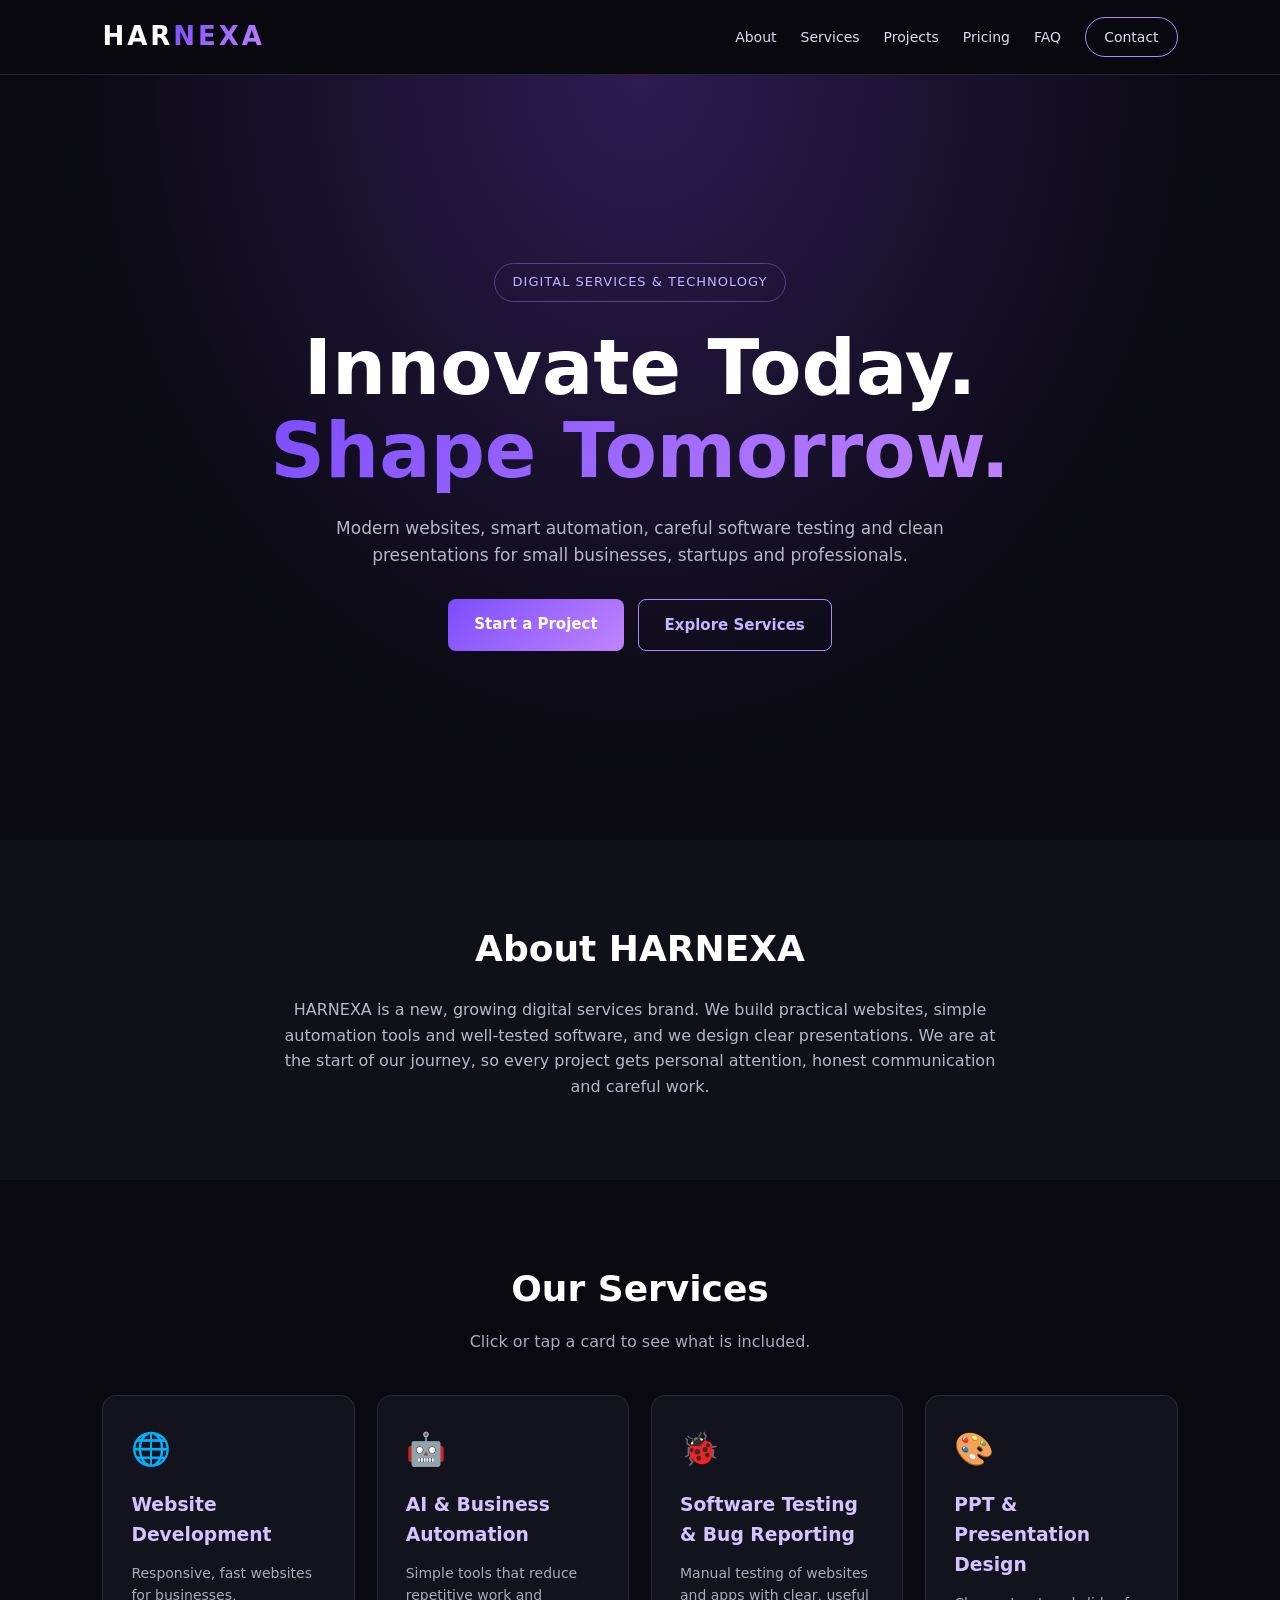
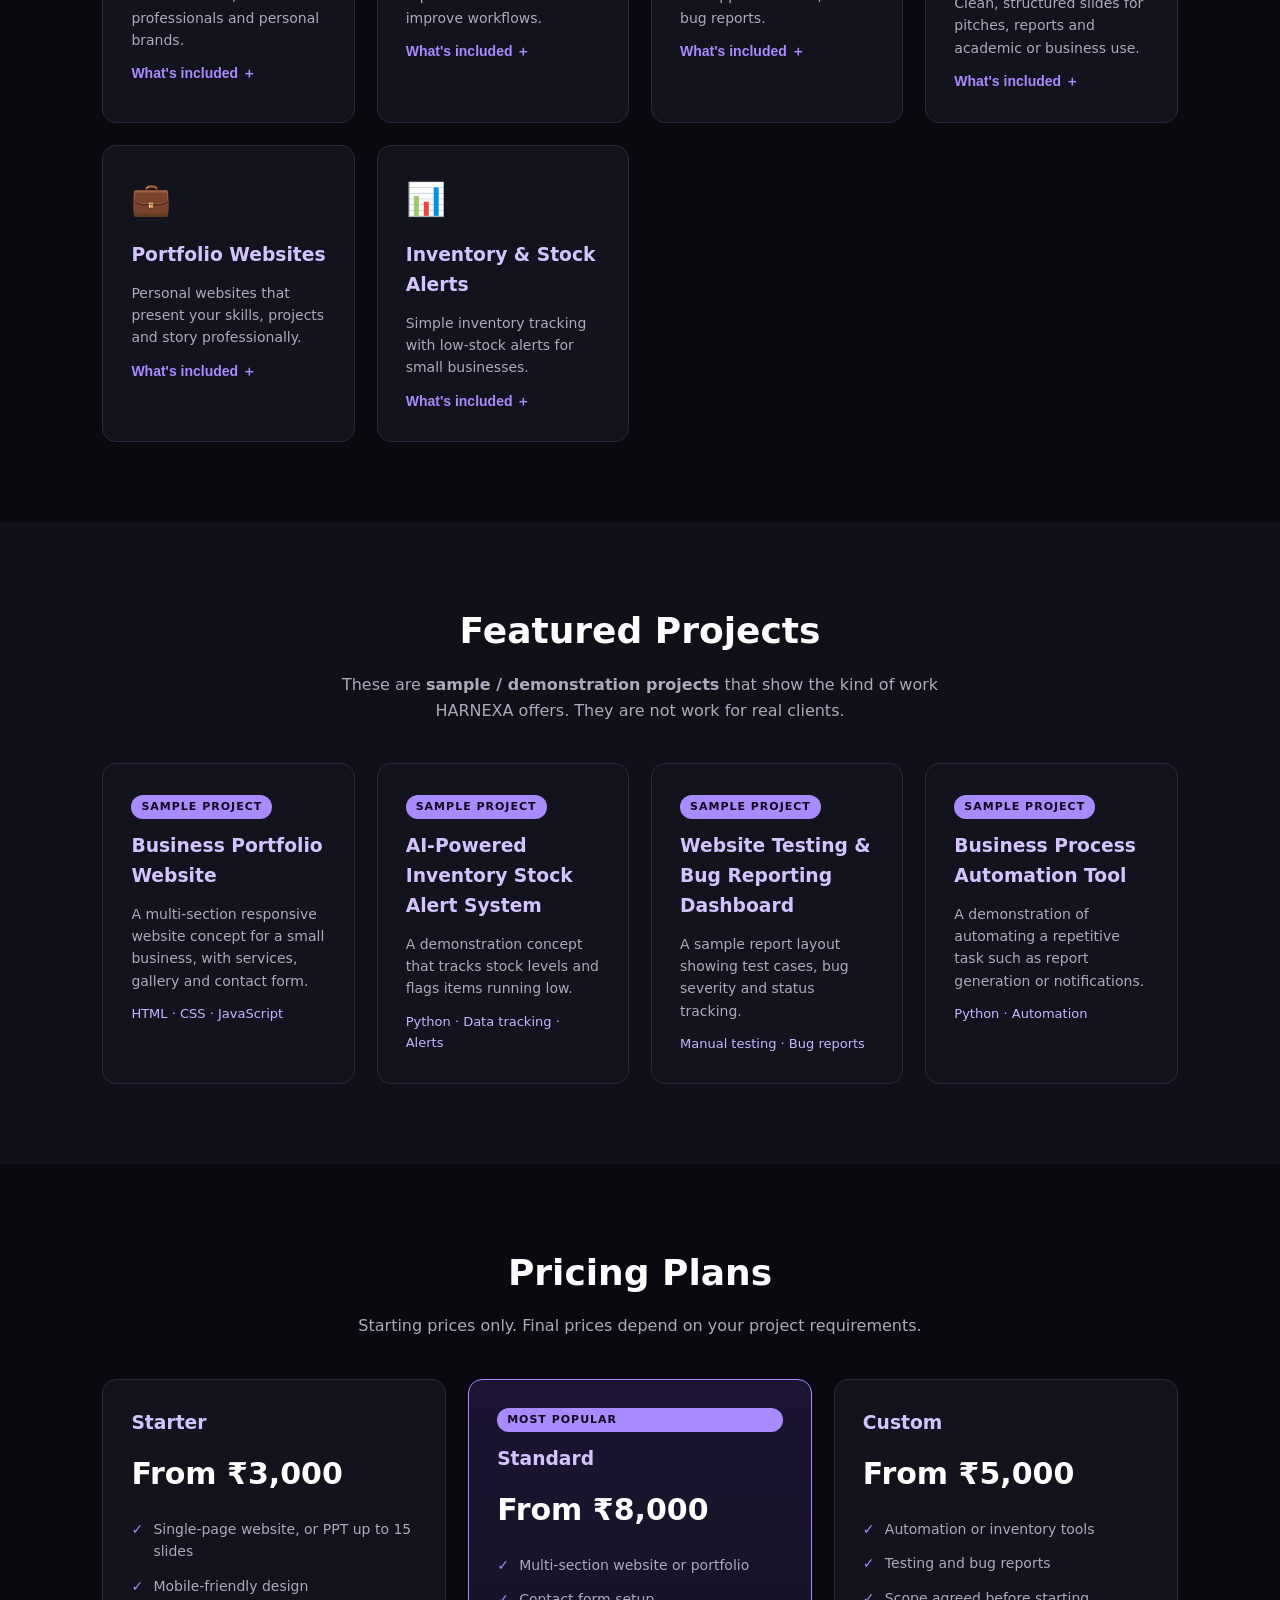
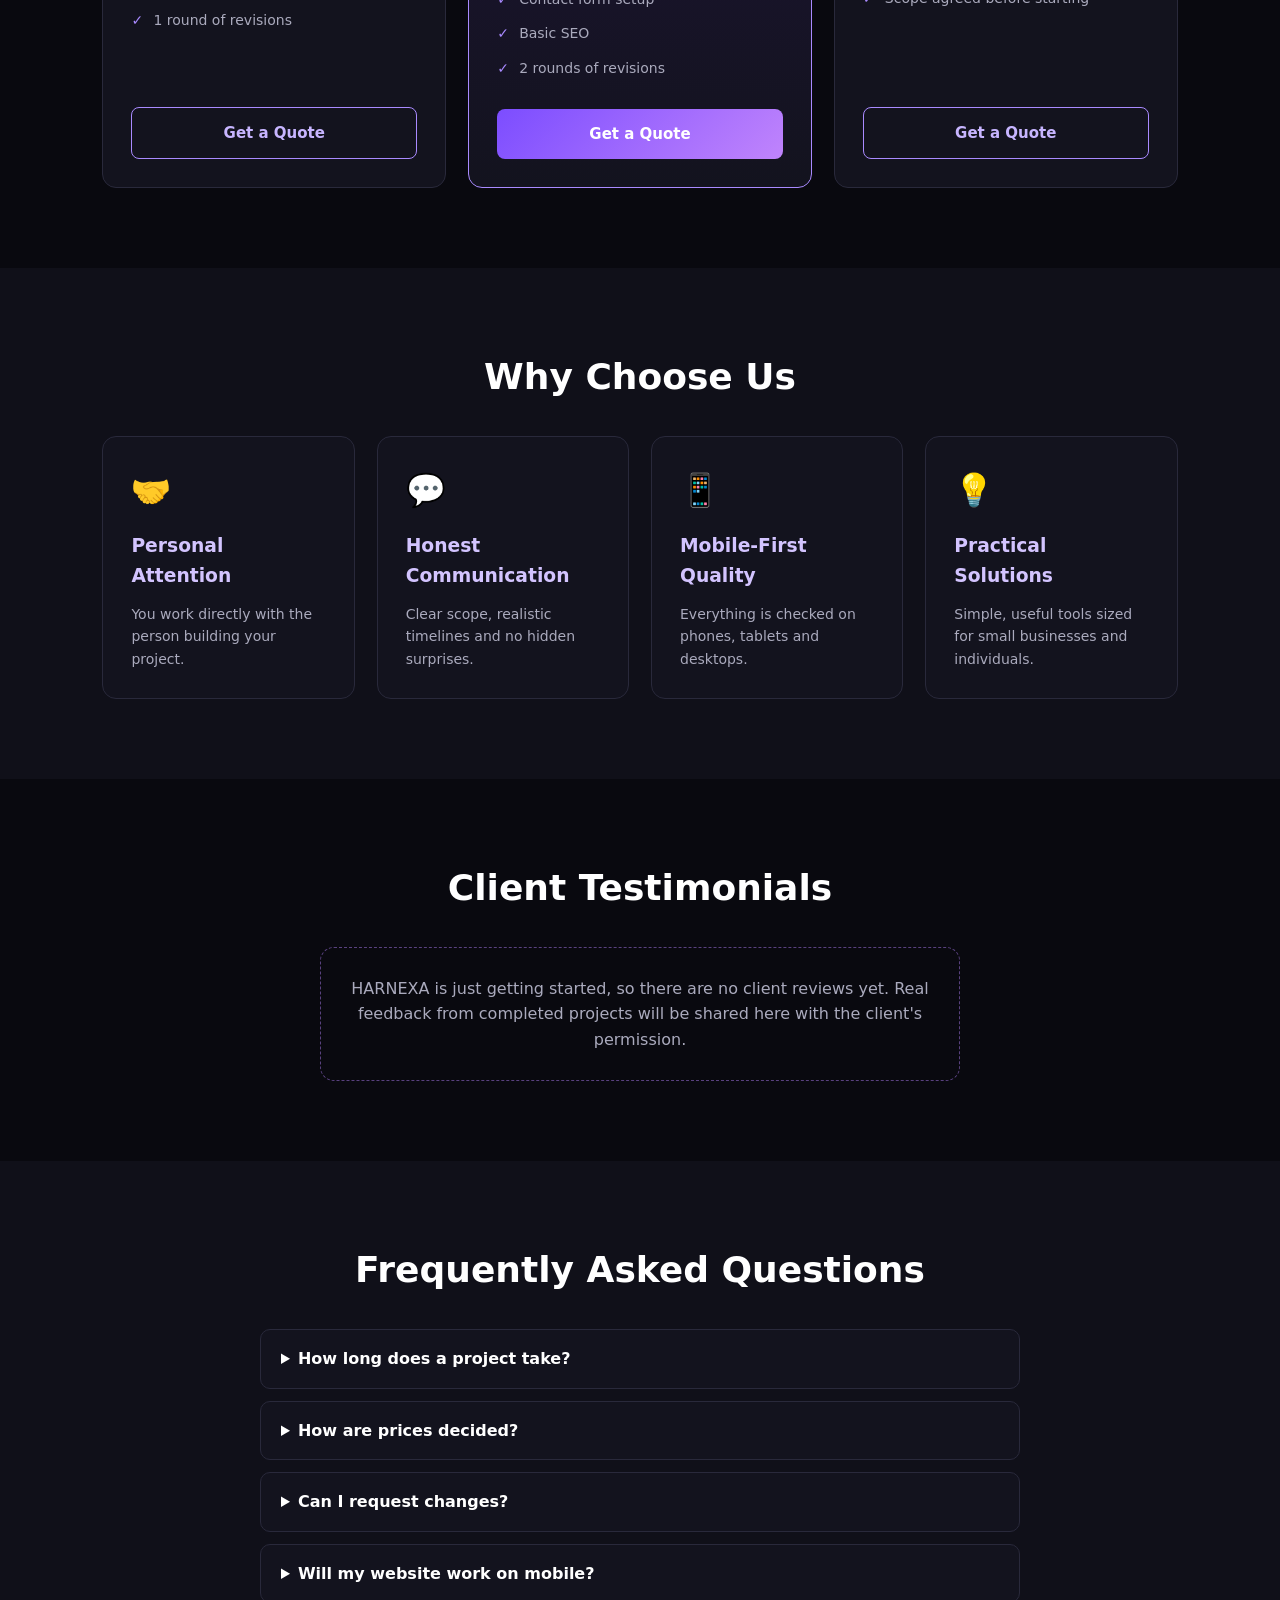
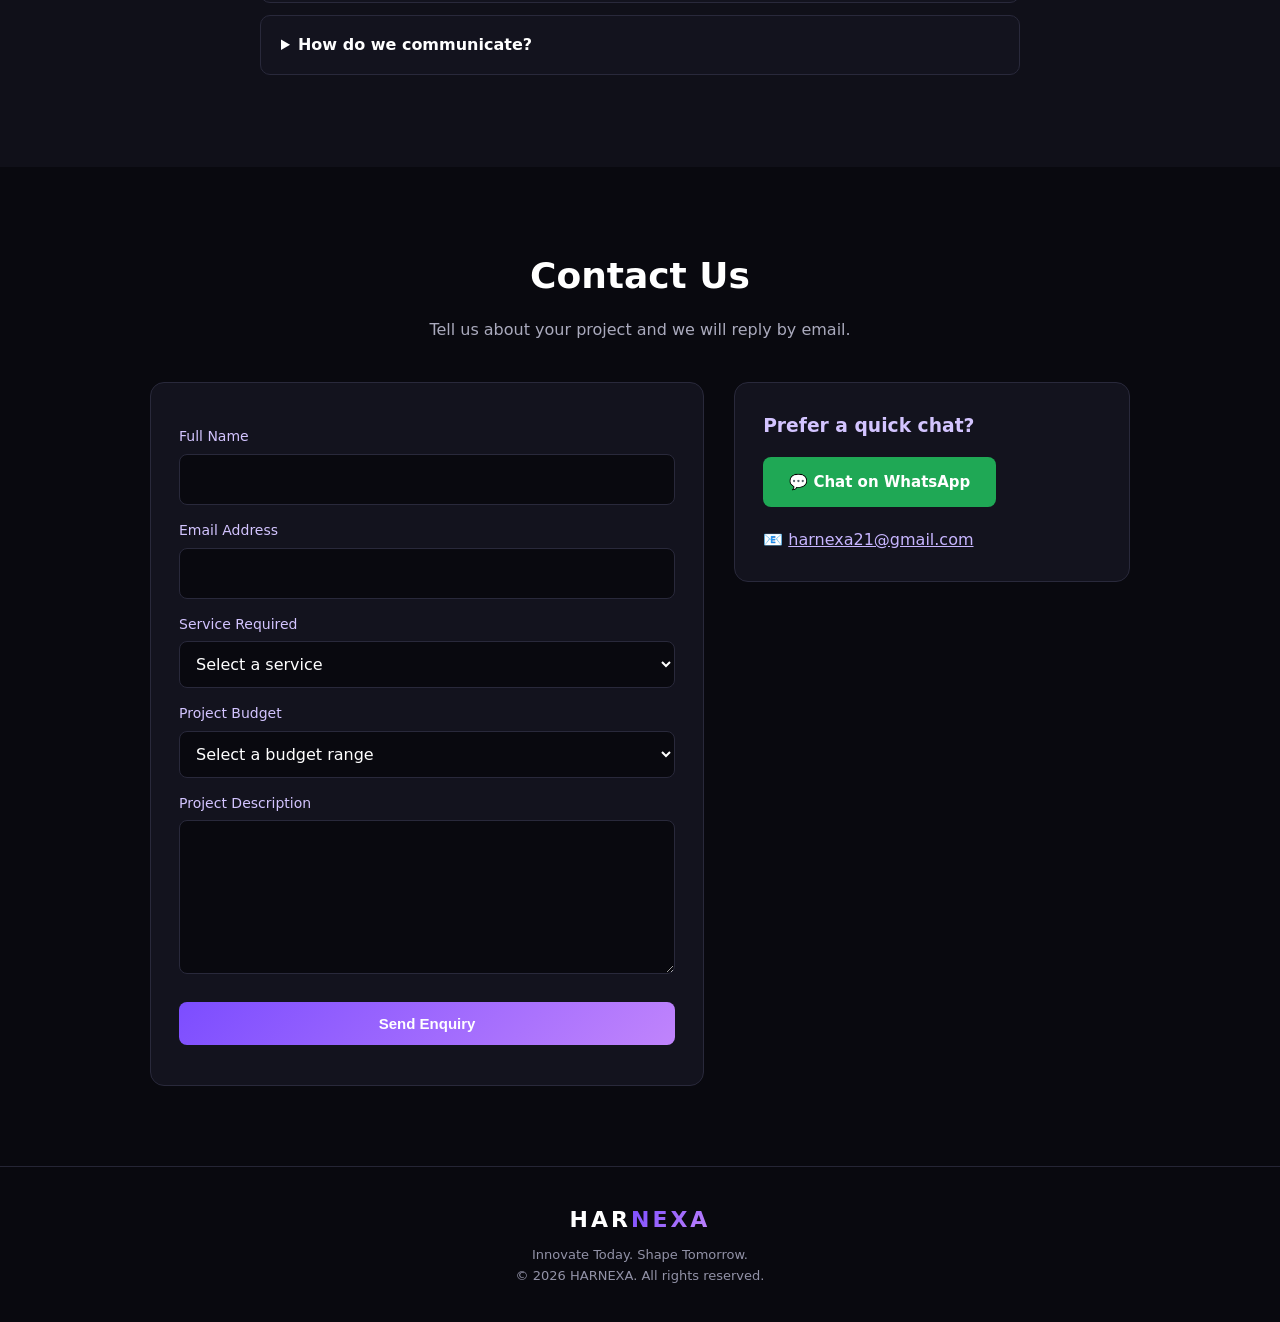
==== index.html @ 81d48389 "HARNEXA website" ====
<!DOCTYPE html>
<html lang="en">
<head>
    <meta charset="UTF-8">
    <meta name="viewport" content="width=device-width, initial-scale=1.0">
    <title>HARNEXA | Websites, AI Automation, Testing &amp; Design Services</title>
    <meta name="description" content="HARNEXA offers website development, AI and business automation, software testing, presentation design, portfolio websites and inventory alert systems. Innovate Today. Shape Tomorrow.">
    <meta name="theme-color" content="#09090f">
    <meta property="og:title" content="HARNEXA | Innovate Today. Shape Tomorrow.">
    <meta property="og:description" content="Modern websites, automation, testing and design for small businesses and professionals.">
    <meta property="og:type" content="website">
    <!-- Simple emoji favicon. Replace later with your own logo file. -->
    <link rel="icon" href="data:image/svg+xml,<svg xmlns=%22http://www.w3.org/2000/svg%22 viewBox=%220 0 100 100%22><text y=%22.9em%22 font-size=%2290%22>⚡</text></svg>">
    <link rel="stylesheet" href="style.css">
    <script src="script.js" defer></script>
</head>
<body>
    <a href="#main" class="skip-link">Skip to content</a>
 
    <header class="site-header">
        <a href="#home" class="logo" aria-label="HARNEXA home">HAR<span>NEXA</span></a>
        <button class="nav-toggle" id="navToggle" aria-label="Open menu" aria-expanded="false" aria-controls="nav">☰</button>
        <nav id="nav" aria-label="Main navigation">
            <a href="#about">About</a>
            <a href="#services">Services</a>
            <a href="#projects">Projects</a>
            <a href="#pricing">Pricing</a>
            <a href="#faq">FAQ</a>
            <a href="#contact" class="nav-cta">Contact</a>
        </nav>
    </header>
 
    <main id="main">
        <!-- HOME -->
        <section class="hero" id="home">
            <div class="badge">DIGITAL SERVICES &amp; TECHNOLOGY</div>
            <h1>Innovate Today.<br><span class="gradient-text">Shape Tomorrow.</span></h1>
            <p>Modern websites, smart automation, careful software testing and clean presentations for small businesses, startups and professionals.</p>
            <div class="hero-buttons">
                <a href="#contact" class="button">Start a Project</a>
                <a href="#services" class="button button-outline">Explore Services</a>
            </div>
        </section>
 
        <!-- ABOUT -->
        <section class="about" id="about">
            <h2 class="section-title reveal">About HARNEXA</h2>
            <p class="reveal">HARNEXA is a new, growing digital services brand. We build practical websites, simple automation tools and well-tested software, and we design clear presentations. We are at the start of our journey, so every project gets personal attention, honest communication and careful work.</p>
        </section>
 
        <!-- SERVICES -->
        <section id="services">
            <h2 class="section-title reveal">Our Services</h2>
            <p class="section-description reveal">Click or tap a card to see what is included.</p>
            <div class="grid">
                <article class="card reveal">
                    <div class="icon" aria-hidden="true">🌐</div>
                    <h3>Website Development</h3>
                    <p>Responsive, fast websites for businesses, professionals and personal brands.</p>
                    <button class="more-btn" aria-expanded="false">What's included ＋</button>
                    <p class="details" hidden>Page design, mobile-friendly layout, contact form, basic SEO and deployment help.</p>
                </article>
                <article class="card reveal">
                    <div class="icon" aria-hidden="true">🤖</div>
                    <h3>AI &amp; Business Automation</h3>
                    <p>Simple tools that reduce repetitive work and improve workflows.</p>
                    <button class="more-btn" aria-expanded="false">What's included ＋</button>
                    <p class="details" hidden>Workflow review, automating tasks such as data entry, reports and email notifications.</p>
                </article>
                <article class="card reveal">
                    <div class="icon" aria-hidden="true">🐞</div>
                    <h3>Software Testing &amp; Bug Reporting</h3>
                    <p>Manual testing of websites and apps with clear, useful bug reports.</p>
                    <button class="more-btn" aria-expanded="false">What's included ＋</button>
                    <p class="details" hidden>Test cases, bug reports with steps and screenshots, and device/browser checks.</p>
                </article>
                <article class="card reveal">
                    <div class="icon" aria-hidden="true">🎨</div>
                    <h3>PPT &amp; Presentation Design</h3>
                    <p>Clean, structured slides for pitches, reports and academic or business use.</p>
                    <button class="more-btn" aria-expanded="false">What's included ＋</button>
                    <p class="details" hidden>Slide layout, consistent styling, visuals and content structuring.</p>
                </article>
                <article class="card reveal">
                    <div class="icon" aria-hidden="true">💼</div>
                    <h3>Portfolio Websites</h3>
                    <p>Personal websites that present your skills, projects and story professionally.</p>
                    <button class="more-btn" aria-expanded="false">What's included ＋</button>
                    <p class="details" hidden>Project showcase, resume section, contact links and mobile-friendly design.</p>
                </article>
                <article class="card reveal">
                    <div class="icon" aria-hidden="true">📊</div>
                    <h3>Inventory &amp; Stock Alerts</h3>
                    <p>Simple inventory tracking with low-stock alerts for small businesses.</p>
                    <button class="more-btn" aria-expanded="false">What's included ＋</button>
                    <p class="details" hidden>Stock tracking sheet or app, low-stock alerts and basic reports, tailored to your needs.</p>
                </article>
            </div>
        </section>
 
        <!-- PROJECTS -->
        <section class="alt" id="projects">
            <h2 class="section-title reveal">Featured Projects</h2>
            <p class="section-description reveal">These are <strong>sample / demonstration projects</strong> that show the kind of work HARNEXA offers. They are not work for real clients.</p>
            <div class="grid">
                <article class="card project reveal">
                    <span class="tag">Sample Project</span>
                    <h3>Business Portfolio Website</h3>
                    <p>A multi-section responsive website concept for a small business, with services, gallery and contact form.</p>
                    <p class="tech">HTML · CSS · JavaScript</p>
                </article>
                <article class="card project reveal">
                    <span class="tag">Sample Project</span>
                    <h3>AI-Powered Inventory Stock Alert System</h3>
                    <p>A demonstration concept that tracks stock levels and flags items running low.</p>
                    <p class="tech">Python · Data tracking · Alerts</p>
                </article>
                <article class="card project reveal">
                    <span class="tag">Sample Project</span>
                    <h3>Website Testing &amp; Bug Reporting Dashboard</h3>
                    <p>A sample report layout showing test cases, bug severity and status tracking.</p>
                    <p class="tech">Manual testing · Bug reports</p>
                </article>
                <article class="card project reveal">
                    <span class="tag">Sample Project</span>
                    <h3>Business Process Automation Tool</h3>
                    <p>A demonstration of automating a repetitive task such as report generation or notifications.</p>
                    <p class="tech">Python · Automation</p>
                </article>
            </div>
        </section>
 
        <!-- PRICING -->
        <section id="pricing">
            <h2 class="section-title reveal">Pricing Plans</h2>
            <p class="section-description reveal">Starting prices only. Final prices depend on your project requirements.</p>
            <div class="grid pricing">
                <!-- EDIT PRICES HERE: change the text inside each <span class="price-value"> -->
                <article class="card price-card reveal">
                    <h3>Starter</h3>
                    <p class="price">From ₹<span class="price-value">3,000</span></p>
                    <ul>
                        <li>Single-page website, or PPT up to 15 slides</li>
                        <li>Mobile-friendly design</li>
                        <li>1 round of revisions</li>
                    </ul>
                    <a href="#contact" class="button button-outline">Get a Quote</a>
                </article>
                <article class="card price-card featured reveal">
                    <span class="tag">Most Popular</span>
                    <h3>Standard</h3>
                    <p class="price">From ₹<span class="price-value">8,000</span></p>
                    <ul>
                        <li>Multi-section website or portfolio</li>
                        <li>Contact form setup</li>
                        <li>Basic SEO</li>
                        <li>2 rounds of revisions</li>
                    </ul>
                    <a href="#contact" class="button">Get a Quote</a>
                </article>
                <article class="card price-card reveal">
                    <h3>Custom</h3>
                    <p class="price">From ₹<span class="price-value">5,000</span></p>
                    <ul>
                        <li>Automation or inventory tools</li>
                        <li>Testing and bug reports</li>
                        <li>Scope agreed before starting</li>
                    </ul>
                    <a href="#contact" class="button button-outline">Get a Quote</a>
                </article>
            </div>
        </section>
 
        <!-- WHY CHOOSE US -->
        <section class="alt" id="why">
            <h2 class="section-title reveal">Why Choose Us</h2>
            <div class="grid">
                <article class="card reveal"><div class="icon" aria-hidden="true">🤝</div><h3>Personal Attention</h3><p>You work directly with the person building your project.</p></article>
                <article class="card reveal"><div class="icon" aria-hidden="true">💬</div><h3>Honest Communication</h3><p>Clear scope, realistic timelines and no hidden surprises.</p></article>
                <article class="card reveal"><div class="icon" aria-hidden="true">📱</div><h3>Mobile-First Quality</h3><p>Everything is checked on phones, tablets and desktops.</p></article>
                <article class="card reveal"><div class="icon" aria-hidden="true">💡</div><h3>Practical Solutions</h3><p>Simple, useful tools sized for small businesses and individuals.</p></article>
            </div>
        </section>
 
        <!-- TESTIMONIALS -->
        <section id="testimonials">
            <h2 class="section-title reveal">Client Testimonials</h2>
            <div class="empty-note reveal">
                <p>HARNEXA is just getting started, so there are no client reviews yet. Real feedback from completed projects will be shared here with the client's permission.</p>
            </div>
        </section>
 
        <!-- FAQ -->
        <section class="alt" id="faq">
            <h2 class="section-title reveal">Frequently Asked Questions</h2>
            <div class="faq reveal">
                <details><summary>How long does a project take?</summary><p>Small projects often take a few days to two weeks. We agree on a timeline before starting.</p></details>
                <details><summary>How are prices decided?</summary><p>Prices depend on your requirements. Send your details and I will share a clear quote.</p></details>
                <details><summary>Can I request changes?</summary><p>Yes. Each plan includes revision rounds, and extra changes can be quoted separately.</p></details>
                <details><summary>Will my website work on mobile?</summary><p>Yes. Every website is built to be responsive and tested on different screen sizes.</p></details>
                <details><summary>How do we communicate?</summary><p>By email or WhatsApp, whichever you prefer.</p></details>
            </div>
        </section>
 
        <!-- CONTACT -->
        <section id="contact">
            <h2 class="section-title reveal">Contact Us</h2>
            <p class="section-description reveal">Tell us about your project and we will reply by email.</p>
            <div class="contact-wrap">
                <!-- NETLIFY FORM: works after you deploy to Netlify. See the setup guide. -->
                <form id="contactForm" name="contact" method="POST" data-netlify="true" netlify-honeypot="bot-field" class="reveal">
                    <input type="hidden" name="form-name" value="contact">
                    <p class="hidden"><label>Leave this empty: <input name="bot-field"></label></p>
 
                    <label for="name">Full Name</label>
                    <input type="text" id="name" name="name" required autocomplete="name">
 
                    <label for="email">Email Address</label>
                    <input type="email" id="email" name="email" required autocomplete="email">
 
                    <label for="service">Service Required</label>
                    <select id="service" name="service" required>
                        <option value="">Select a service</option>
                        <option>Website Development</option>
                        <option>AI and Business Automation</option>
                        <option>Software Testing and Bug Reporting</option>
                        <option>PPT and Presentation Design</option>
                        <option>Portfolio Website Development</option>
                        <option>Inventory Management and Stock Alert System</option>
                    </select>
 
                    <label for="budget">Project Budget</label>
                    <select id="budget" name="budget" required>
                        <option value="">Select a budget range</option>
                        <option>Under ₹5,000</option>
                        <option>₹5,000 – ₹10,000</option>
                        <option>₹10,000 – ₹25,000</option>
                        <option>Above ₹25,000</option>
                        <option>Not sure yet</option>
                    </select>
 
                    <label for="message">Project Description</label>
                    <textarea id="message" name="message" rows="5" required></textarea>
 
                    <button type="submit" class="button">Send Enquiry</button>
                    <p id="formStatus" role="status" aria-live="polite"></p>
                </form>
 
                <div class="contact-info reveal">
                    <h3>Prefer a quick chat?</h3>
                    <!-- REPLACE 918190812873 with country code + number, no + or spaces (e.g. 919876543210) -->
                    <a class="button whatsapp" href="https://wa.me/918190812873?text=Hi%20HARNEXA%2C%20I%20would%20like%20to%20discuss%20a%20project." target="_blank" rel="noopener">💬 Chat on WhatsApp</a>
                    <p class="email-line">📧 <!-- REPLACE with your real email -->
                        <a href="mailto:hello@yourdomain.com">harnexa21@gmail.com</a></p>
                </div>
            </div>
        </section>
    </main>
 
    <footer>
        <div class="logo">HAR<span>NEXA</span></div>
        <p>Innovate Today. Shape Tomorrow.</p>
        <p>© <span id="year">2026</span> HARNEXA. All rights reserved.</p>
    </footer>
</body>
</html>
---- style.css ----
/* ===== EDIT COLOURS HERE ===== */
:root {
    --bg: #09090f;
    --bg-alt: #101019;
    --card: #13131e;
    --border: #29293b;
    --text: #ffffff;
    --muted: #aaaabd;
    --purple: #a98aff;
    --purple-light: #c7b5ff;
    --purple-dark: #6d3fe0;
    --gradient: linear-gradient(135deg, #7c4dff, #c084fc);
}
 
* { margin: 0; padding: 0; box-sizing: border-box; }
html { scroll-behavior: smooth; scroll-padding-top: 80px; }
body { font-family: "Segoe UI", system-ui, Arial, sans-serif; background: var(--bg); color: var(--text); line-height: 1.6; }
a { color: var(--purple-light); }
:focus-visible { outline: 3px solid var(--purple); outline-offset: 3px; }
.hidden { display: none; }
 
.skip-link { position: absolute; left: -999px; top: 8px; background: var(--purple); color: #10091d; padding: 8px 14px; border-radius: 6px; z-index: 200; }
.skip-link:focus { left: 8px; }
 
/* Header */
.site-header { position: sticky; top: 0; z-index: 100; display: flex; justify-content: space-between; align-items: center; padding: 16px 8%; background: rgba(9, 9, 15, 0.85); backdrop-filter: blur(10px); border-bottom: 1px solid #252535; }
.logo { font-size: 26px; font-weight: 800; letter-spacing: 3px; color: var(--text); text-decoration: none; }
.logo span { background: var(--gradient); -webkit-background-clip: text; background-clip: text; color: transparent; }
nav { display: flex; align-items: center; gap: 24px; }
nav a { color: #dddded; text-decoration: none; font-size: 14px; transition: color 0.3s; }
nav a:hover { color: var(--purple); }
.nav-cta { padding: 8px 18px; border: 1px solid var(--purple); border-radius: 30px; }
.nav-toggle { display: none; background: none; border: 1px solid var(--border); color: var(--text); font-size: 22px; padding: 4px 12px; border-radius: 8px; cursor: pointer; }
 
/* Buttons */
.button { display: inline-block; padding: 13px 26px; background: var(--gradient); color: #fff; border: 0; text-decoration: none; border-radius: 8px; font-weight: 700; font-size: 15px; cursor: pointer; transition: transform 0.3s, box-shadow 0.3s; }
.button:hover { transform: translateY(-3px); box-shadow: 0 8px 25px rgba(124, 77, 255, 0.45); }
.button-outline { background: transparent; border: 1px solid var(--purple); color: var(--purple-light); }
.button-outline:hover { background: rgba(169, 138, 255, 0.12); }
.whatsapp { background: #1fa855; }
 
/* Hero */
.hero { min-height: 85vh; display: flex; flex-direction: column; justify-content: center; align-items: center; text-align: center; padding: 70px 20px; background: radial-gradient(ellipse at top, #2d1b52, var(--bg) 65%); }
.badge { color: #c5b3ff; border: 1px solid #59417f; padding: 8px 18px; border-radius: 30px; font-size: 13px; letter-spacing: 1px; margin-bottom: 24px; animation: float 4s ease-in-out infinite; }
.hero h1 { font-size: clamp(40px, 8vw, 76px); line-height: 1.1; margin-bottom: 22px; }
.gradient-text { background: var(--gradient); -webkit-background-clip: text; background-clip: text; color: transparent; }
.hero p { max-width: 620px; color: #b7b7c9; font-size: 17px; margin-bottom: 30px; }
.hero-buttons { display: flex; gap: 14px; flex-wrap: wrap; justify-content: center; }
@keyframes float { 0%, 100% { transform: translateY(0); } 50% { transform: translateY(-6px); } }
 
/* Sections */
section { padding: 80px 8%; }
.alt, .about { background: var(--bg-alt); }
.section-title { text-align: center; font-size: clamp(28px, 4vw, 36px); margin-bottom: 12px; }
.section-description { text-align: center; color: var(--muted); max-width: 640px; margin: 0 auto 40px; }
.about { text-align: center; }
.about p { max-width: 720px; margin: 20px auto 0; color: #b7b7c9; }
 
/* Cards */
.grid { display: grid; grid-template-columns: repeat(auto-fit, minmax(240px, 1fr)); gap: 22px; margin-top: 30px; }
.card { padding: 28px; background: var(--card); border: 1px solid var(--border); border-radius: 14px; transition: 0.3s; }
.card:hover { border-color: var(--purple); transform: translateY(-5px); box-shadow: 0 10px 30px rgba(124, 77, 255, 0.15); }
.icon { font-size: 32px; margin-bottom: 15px; }
.card h3 { margin-bottom: 12px; color: #d3c4ff; }
.card p { color: var(--muted); font-size: 14px; }
.more-btn { margin-top: 14px; background: none; border: 0; color: var(--purple); font-weight: 600; cursor: pointer; font-size: 14px; }
.details { margin-top: 10px; padding-top: 10px; border-top: 1px solid var(--border); }
.tag { display: inline-block; font-size: 11px; font-weight: 700; letter-spacing: 1px; text-transform: uppercase; color: #10091d; background: var(--purple); padding: 3px 10px; border-radius: 20px; margin-bottom: 12px; }
.tech { margin-top: 12px; color: var(--purple-light) !important; font-size: 13px !important; }
 
/* Pricing */
.price-card { display: flex; flex-direction: column; }
.price-card.featured { border-color: var(--purple); background: linear-gradient(180deg, #1c1433, var(--card)); }
.price { font-size: 30px !important; font-weight: 800; color: var(--text) !important; margin-bottom: 14px; }
.price-card ul { list-style: none; margin-bottom: 24px; flex: 1; }
.price-card li { color: var(--muted); font-size: 14px; padding: 6px 0 6px 22px; position: relative; }
.price-card li::before { content: "✓"; position: absolute; left: 0; color: var(--purple); }
.price-card .button { text-align: center; }
 
/* Testimonials + FAQ */
.empty-note { max-width: 640px; margin: 30px auto 0; padding: 28px; text-align: center; border: 1px dashed #59417f; border-radius: 14px; color: var(--muted); }
.faq { max-width: 760px; margin: 30px auto 0; }
.faq details { background: var(--card); border: 1px solid var(--border); border-radius: 10px; margin-bottom: 12px; padding: 16px 20px; }
.faq summary { cursor: pointer; font-weight: 600; }
.faq details[open] { border-color: var(--purple); }
.faq details p { margin-top: 10px; color: var(--muted); font-size: 14px; }
 
/* Contact */
.contact-wrap { display: grid; grid-template-columns: 1.4fr 1fr; gap: 30px; max-width: 980px; margin: 0 auto; }
form { background: var(--card); border: 1px solid var(--border); border-radius: 14px; padding: 28px; }
form label { display: block; font-size: 14px; margin: 14px 0 6px; color: #d3c4ff; }
form input, form select, form textarea { width: 100%; padding: 12px; background: var(--bg); color: var(--text); border: 1px solid var(--border); border-radius: 8px; font: inherit; }
form input:focus, form select:focus, form textarea:focus { border-color: var(--purple); outline: none; }
form .button { margin-top: 20px; width: 100%; }
#formStatus { margin-top: 12px; font-size: 14px; }
.contact-info { background: var(--card); border: 1px solid var(--border); border-radius: 14px; padding: 28px; align-self: start; }
.contact-info h3 { margin-bottom: 16px; color: #d3c4ff; }
.email-line { margin-top: 20px; color: var(--muted); }
 
/* Footer */
footer { text-align: center; padding: 35px 20px; border-top: 1px solid #252535; color: #9292a7; font-size: 13px; }
footer .logo { display: inline-block; margin-bottom: 8px; font-size: 22px; }
 
/* Scroll reveal animation (controlled by script.js) */
.js .reveal { opacity: 0; transform: translateY(24px); transition: opacity 0.7s, transform 0.7s; }
.js .reveal.visible { opacity: 1; transform: none; }
 
/* Responsive */
@media (max-width: 800px) {
    .contact-wrap { grid-template-columns: 1fr; }
    .nav-toggle { display: block; }
    nav { display: none; position: absolute; top: 100%; left: 0; right: 0; flex-direction: column; gap: 0; background: #0d0d16; border-bottom: 1px solid #252535; padding: 10px 8% 20px; }
    nav.open { display: flex; }
    nav a { padding: 12px 0; width: 100%; font-size: 16px; }
    .nav-cta { text-align: center; margin-top: 8px; }
    section { padding: 60px 6%; }
}
 
@media (prefers-reduced-motion: reduce) {
    * { animation: none !important; transition: none !important; scroll-behavior: auto !important; }
    .js .reveal { opacity: 1; transform: none; }
}
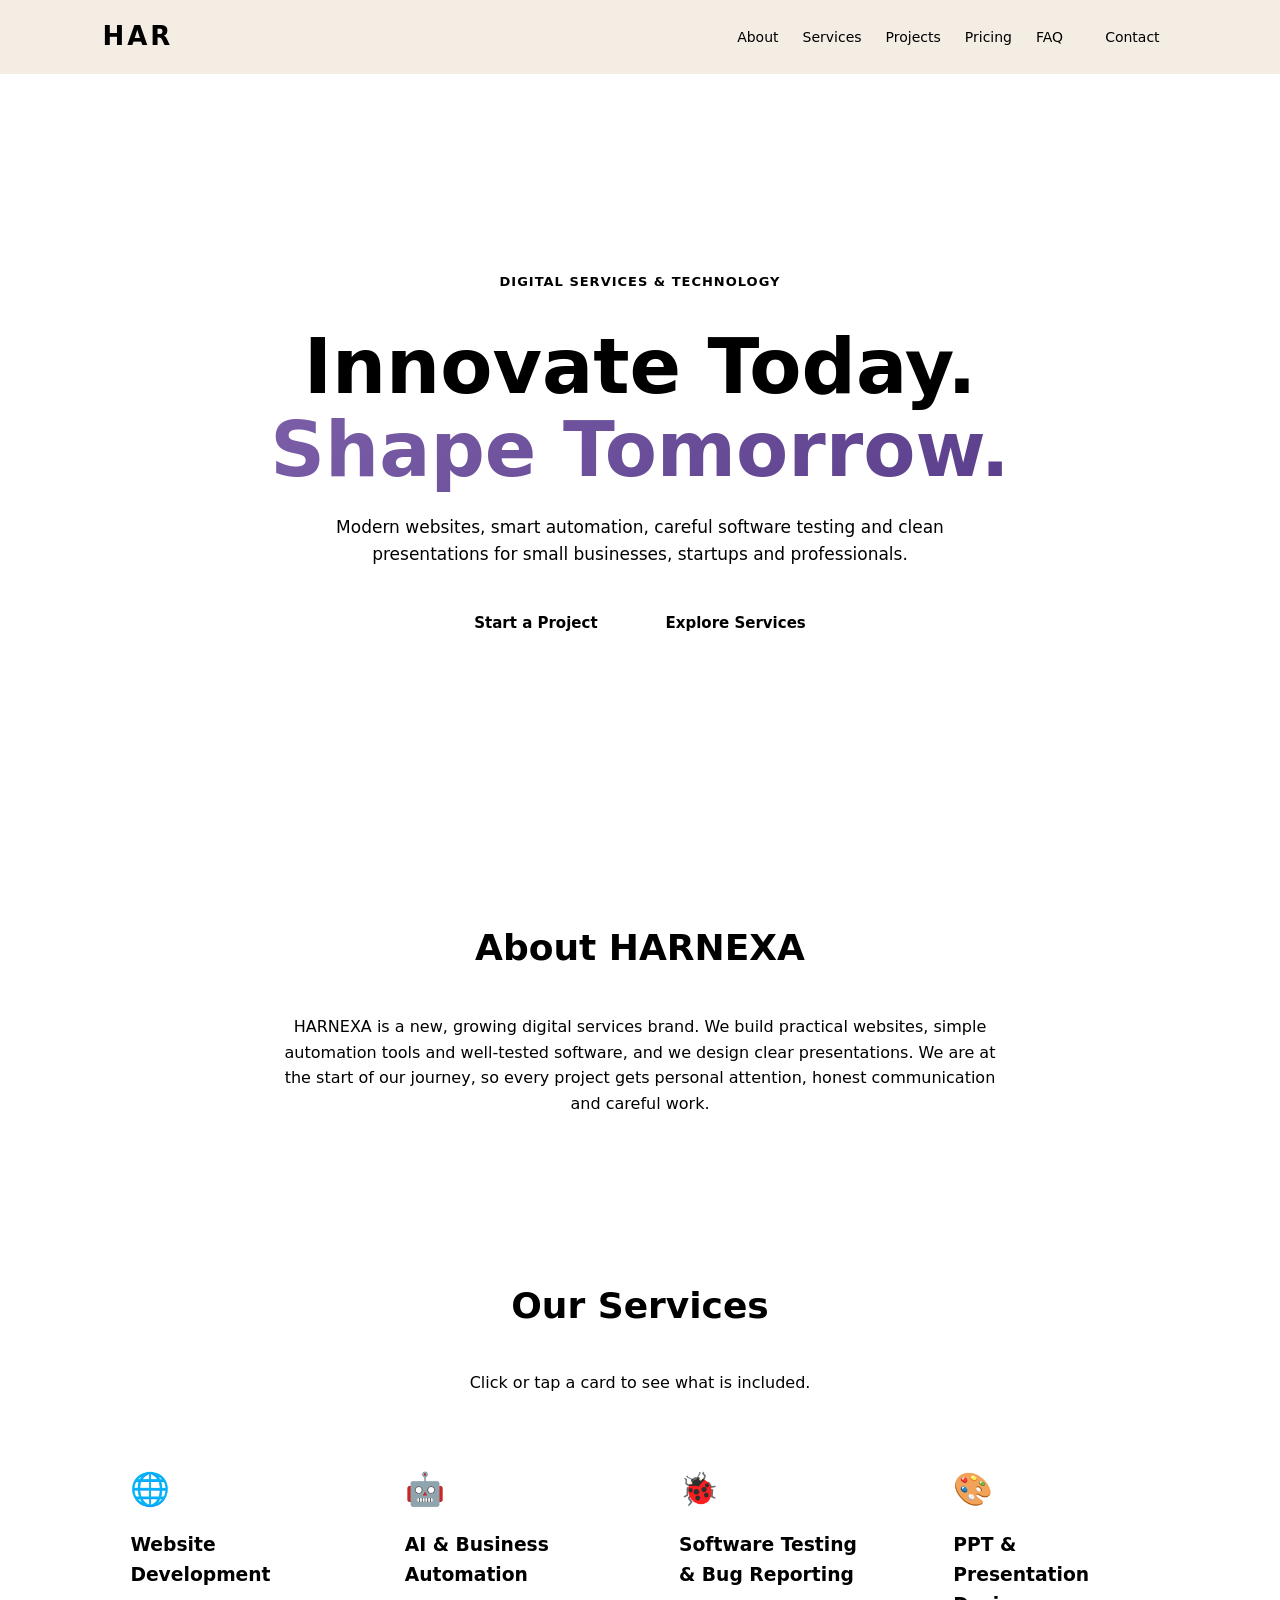
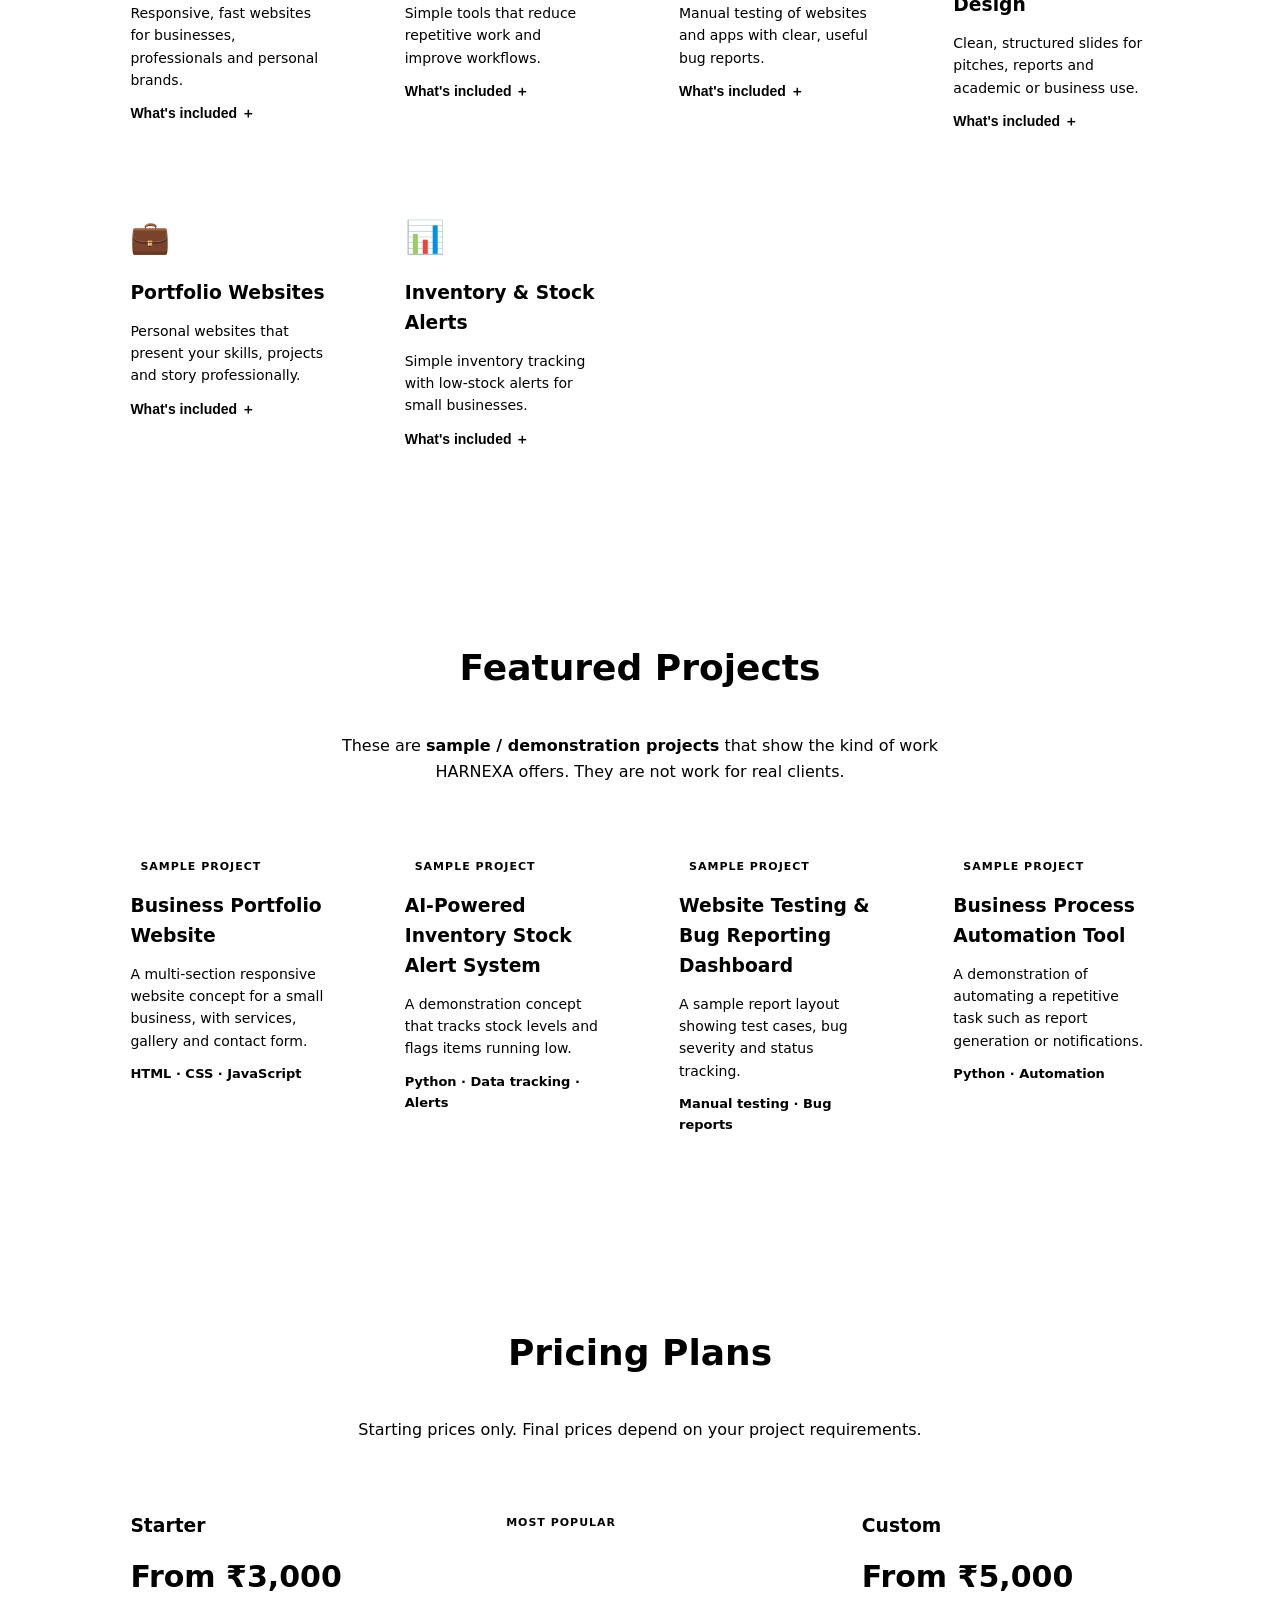
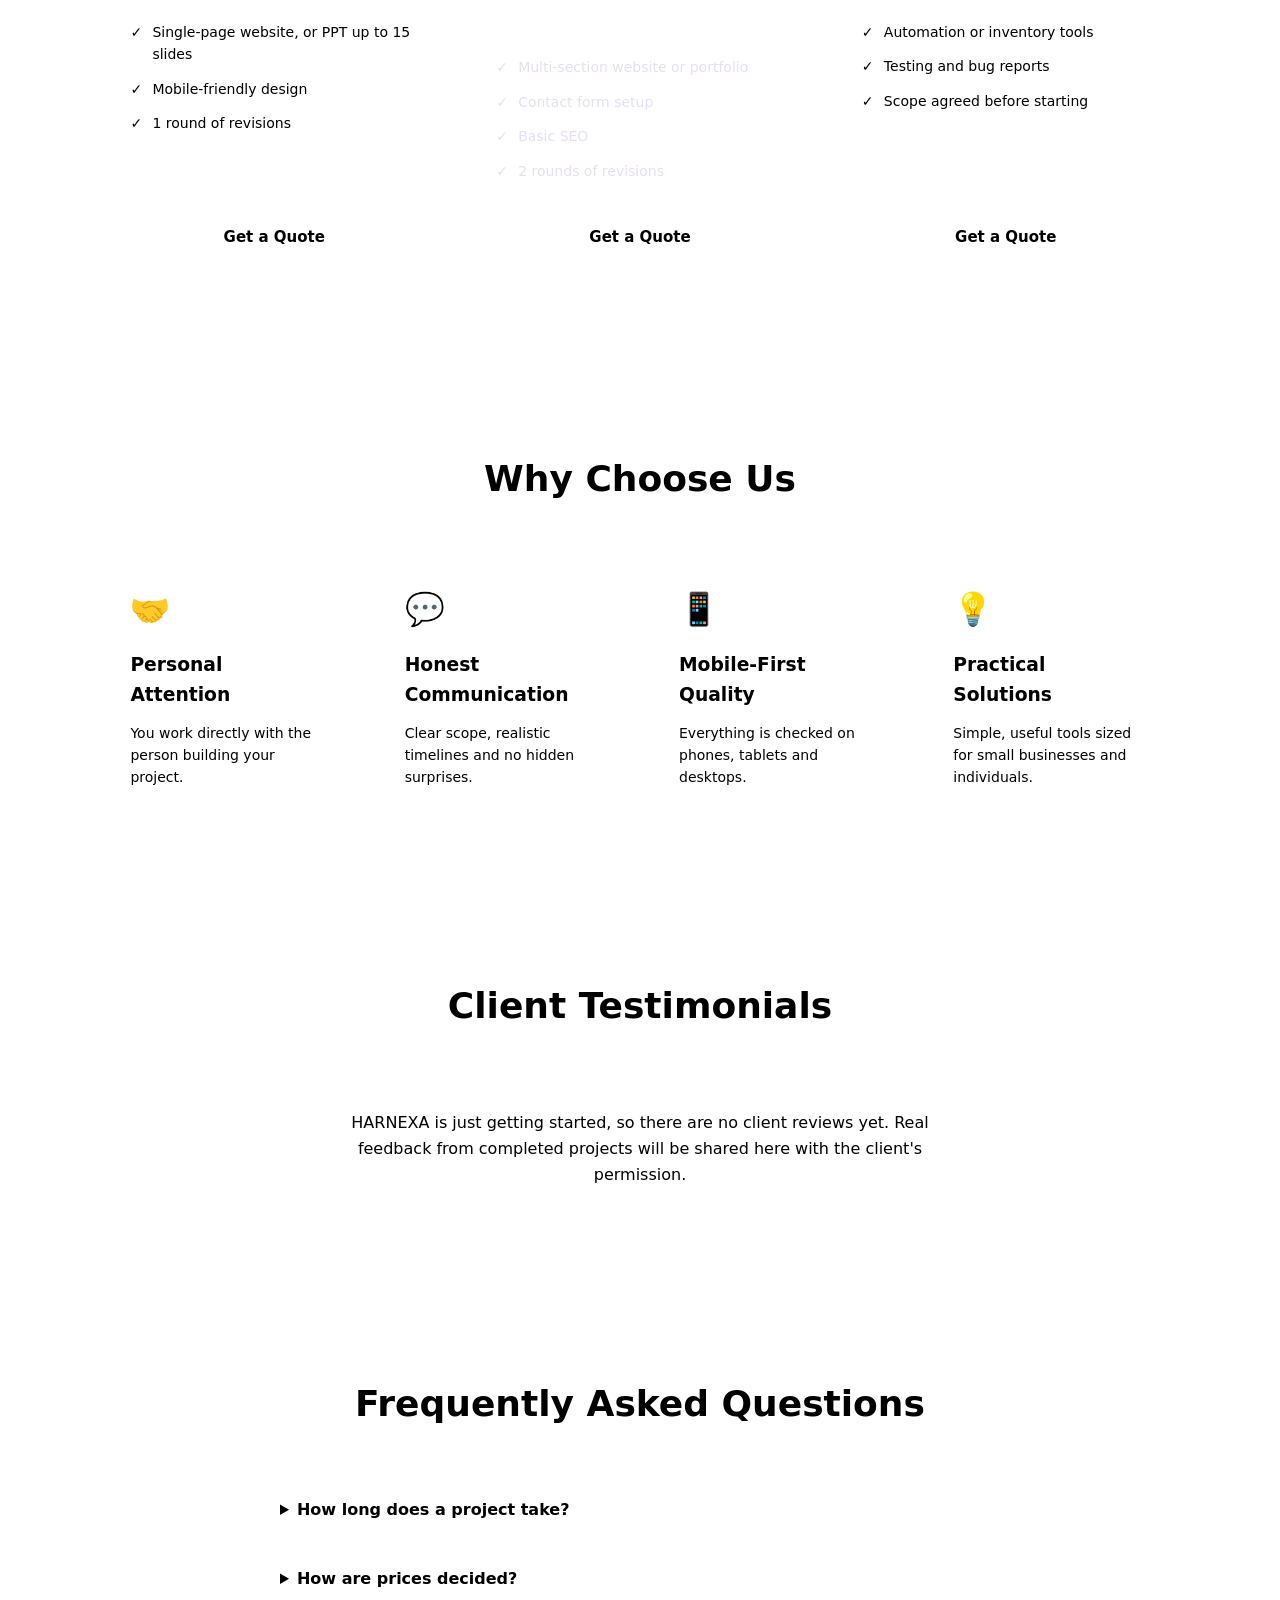
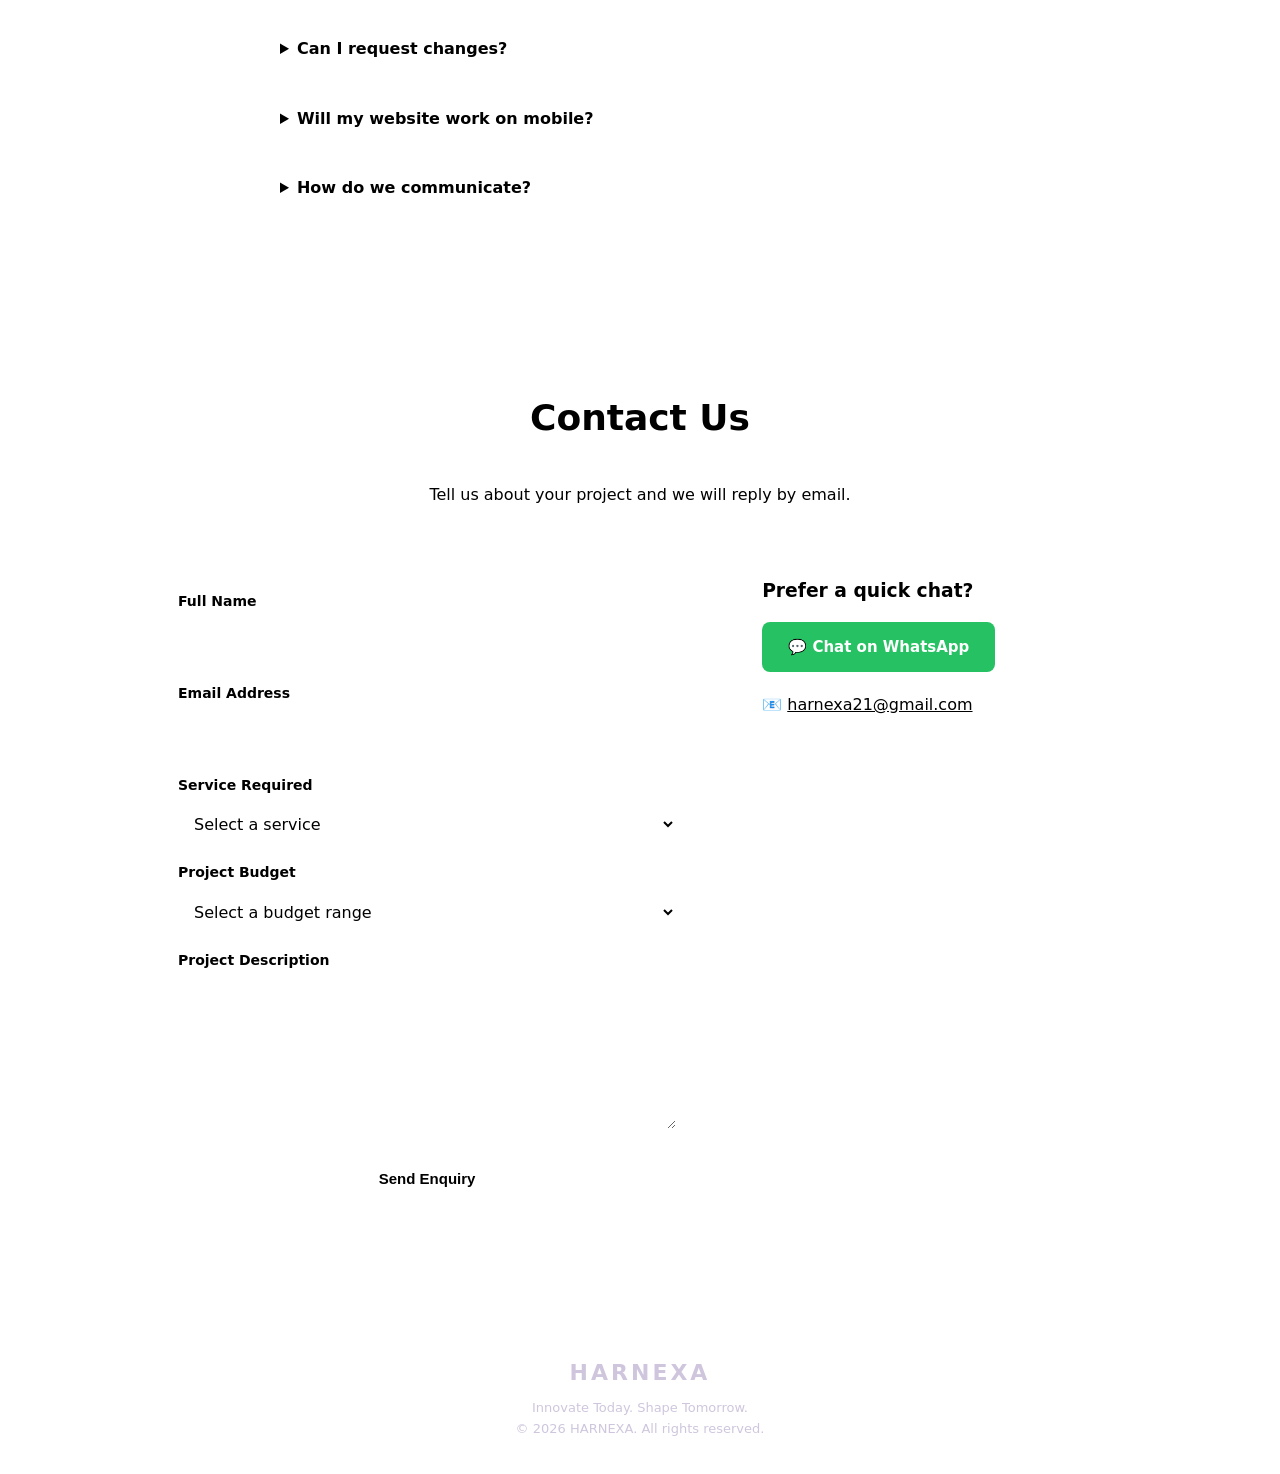
==== commit 3f0f21a5: "New beige, heather purple and lemon theme" ====
--- a/index.html
+++ b/index.html
@@ -5,7 +5,7 @@
     <meta name="viewport" content="width=device-width, initial-scale=1.0">
     <title>HARNEXA | Websites, AI Automation, Testing &amp; Design Services</title>
     <meta name="description" content="HARNEXA offers website development, AI and business automation, software testing, presentation design, portfolio websites and inventory alert systems. Innovate Today. Shape Tomorrow.">
-    <meta name="theme-color" content="#09090f">
+    <meta name="theme-color" content="#F3ECE0">
     <meta property="og:title" content="HARNEXA | Innovate Today. Shape Tomorrow.">
     <meta property="og:description" content="Modern websites, automation, testing and design for small businesses and professionals.">
     <meta property="og:type" content="website">
--- a/style.css
+++ b/style.css
@@ -1,105 +1,143 @@
-/* ===== EDIT COLOURS HERE ===== */
+Claude
+
+
+
+
+
+
+
+
+
+
+
+
+
+
+
+
+
+
+
+
+
+
+
+
+
+
+
+Style · CSS
+/* ===== EDIT COLOURS HERE =====
+   Porcelain beige = backgrounds, Heather purple = brand colour,
+   Electric lemon = buttons and highlights (never used as text colour) */
 :root {
-    --bg: #09090f;
-    --bg-alt: #101019;
-    --card: #13131e;
-    --border: #29293b;
-    --text: #ffffff;
-    --muted: #aaaabd;
-    --purple: #a98aff;
-    --purple-light: #c7b5ff;
-    --purple-dark: #6d3fe0;
-    --gradient: linear-gradient(135deg, #7c4dff, #c084fc);
+    --bg: #F3ECE0;
+    --bg-alt: #EBE2D3;
+    --card: #FBF8F2;
+    --border: #DDD1BF;
+    --text: #261C36;
+    --muted: #5E5470;
+    --heather: #7B5EA7;
+    --heather-dark: #5B3F8C;
+    --heather-soft: #D9CEEB;
+    --lemon: #EEFF2B;
+    --gradient: linear-gradient(135deg, #7B5EA7, #A98BD6);
 }
  
 * { margin: 0; padding: 0; box-sizing: border-box; }
 html { scroll-behavior: smooth; scroll-padding-top: 80px; }
 body { font-family: "Segoe UI", system-ui, Arial, sans-serif; background: var(--bg); color: var(--text); line-height: 1.6; }
-a { color: var(--purple-light); }
-:focus-visible { outline: 3px solid var(--purple); outline-offset: 3px; }
+a { color: var(--heather-dark); }
+:focus-visible { outline: 3px solid var(--heather-dark); outline-offset: 3px; }
 .hidden { display: none; }
  
-.skip-link { position: absolute; left: -999px; top: 8px; background: var(--purple); color: #10091d; padding: 8px 14px; border-radius: 6px; z-index: 200; }
+.skip-link { position: absolute; left: -999px; top: 8px; background: var(--lemon); color: var(--text); padding: 8px 14px; border-radius: 6px; z-index: 200; }
 .skip-link:focus { left: 8px; }
  
 /* Header */
-.site-header { position: sticky; top: 0; z-index: 100; display: flex; justify-content: space-between; align-items: center; padding: 16px 8%; background: rgba(9, 9, 15, 0.85); backdrop-filter: blur(10px); border-bottom: 1px solid #252535; }
+.site-header { position: sticky; top: 0; z-index: 100; display: flex; justify-content: space-between; align-items: center; padding: 16px 8%; background: rgba(243, 236, 224, 0.9); backdrop-filter: blur(10px); border-bottom: 1px solid var(--border); }
 .logo { font-size: 26px; font-weight: 800; letter-spacing: 3px; color: var(--text); text-decoration: none; }
 .logo span { background: var(--gradient); -webkit-background-clip: text; background-clip: text; color: transparent; }
 nav { display: flex; align-items: center; gap: 24px; }
-nav a { color: #dddded; text-decoration: none; font-size: 14px; transition: color 0.3s; }
-nav a:hover { color: var(--purple); }
-.nav-cta { padding: 8px 18px; border: 1px solid var(--purple); border-radius: 30px; }
+nav a { color: var(--text); text-decoration: none; font-size: 14px; font-weight: 500; transition: color 0.3s; }
+nav a:hover { color: var(--heather); }
+.nav-cta { padding: 8px 18px; border: 1.5px solid var(--heather); border-radius: 30px; transition: background 0.3s; }
+.nav-cta:hover { background: var(--lemon); color: var(--text); }
 .nav-toggle { display: none; background: none; border: 1px solid var(--border); color: var(--text); font-size: 22px; padding: 4px 12px; border-radius: 8px; cursor: pointer; }
  
 /* Buttons */
-.button { display: inline-block; padding: 13px 26px; background: var(--gradient); color: #fff; border: 0; text-decoration: none; border-radius: 8px; font-weight: 700; font-size: 15px; cursor: pointer; transition: transform 0.3s, box-shadow 0.3s; }
-.button:hover { transform: translateY(-3px); box-shadow: 0 8px 25px rgba(124, 77, 255, 0.45); }
-.button-outline { background: transparent; border: 1px solid var(--purple); color: var(--purple-light); }
-.button-outline:hover { background: rgba(169, 138, 255, 0.12); }
-.whatsapp { background: #1fa855; }
+.button { display: inline-block; padding: 13px 26px; background: var(--lemon); color: var(--text); border: 2px solid var(--text); text-decoration: none; border-radius: 8px; font-weight: 700; font-size: 15px; cursor: pointer; box-shadow: 4px 4px 0 var(--heather); transition: transform 0.2s, box-shadow 0.2s; }
+.button:hover { transform: translate(-2px, -2px); box-shadow: 7px 7px 0 var(--heather); }
+.button-outline { background: transparent; border-color: var(--heather-dark); color: var(--heather-dark); box-shadow: none; }
+.button-outline:hover { background: var(--heather-soft); box-shadow: none; }
+.whatsapp { background: #25c162; color: #fff; }
  
 /* Hero */
-.hero { min-height: 85vh; display: flex; flex-direction: column; justify-content: center; align-items: center; text-align: center; padding: 70px 20px; background: radial-gradient(ellipse at top, #2d1b52, var(--bg) 65%); }
-.badge { color: #c5b3ff; border: 1px solid #59417f; padding: 8px 18px; border-radius: 30px; font-size: 13px; letter-spacing: 1px; margin-bottom: 24px; animation: float 4s ease-in-out infinite; }
+.hero { min-height: 85vh; display: flex; flex-direction: column; justify-content: center; align-items: center; text-align: center; padding: 70px 20px; background: radial-gradient(circle at 85% 10%, rgba(238, 255, 43, 0.35), transparent 38%), radial-gradient(ellipse at top, var(--heather-soft), var(--bg) 70%); }
+.badge { background: var(--lemon); color: var(--text); border: 1.5px solid var(--text); padding: 8px 18px; border-radius: 30px; font-size: 13px; font-weight: 600; letter-spacing: 1px; margin-bottom: 24px; animation: float 4s ease-in-out infinite; }
 .hero h1 { font-size: clamp(40px, 8vw, 76px); line-height: 1.1; margin-bottom: 22px; }
-.gradient-text { background: var(--gradient); -webkit-background-clip: text; background-clip: text; color: transparent; }
-.hero p { max-width: 620px; color: #b7b7c9; font-size: 17px; margin-bottom: 30px; }
-.hero-buttons { display: flex; gap: 14px; flex-wrap: wrap; justify-content: center; }
+.gradient-text { background: linear-gradient(135deg, #7B5EA7, #5B3F8C); -webkit-background-clip: text; background-clip: text; color: transparent; }
+.hero p { max-width: 620px; color: var(--muted); font-size: 17px; margin-bottom: 30px; }
+.hero-buttons { display: flex; gap: 16px; flex-wrap: wrap; justify-content: center; }
 @keyframes float { 0%, 100% { transform: translateY(0); } 50% { transform: translateY(-6px); } }
  
 /* Sections */
 section { padding: 80px 8%; }
 .alt, .about { background: var(--bg-alt); }
 .section-title { text-align: center; font-size: clamp(28px, 4vw, 36px); margin-bottom: 12px; }
-.section-description { text-align: center; color: var(--muted); max-width: 640px; margin: 0 auto 40px; }
+.section-title::after { content: ""; display: block; width: 56px; height: 6px; margin: 12px auto 0; background: var(--lemon); border-radius: 3px; box-shadow: 3px 3px 0 var(--heather); }
+.section-description { text-align: center; color: var(--muted); max-width: 640px; margin: 18px auto 40px; }
 .about { text-align: center; }
-.about p { max-width: 720px; margin: 20px auto 0; color: #b7b7c9; }
+.about p { max-width: 720px; margin: 20px auto 0; color: var(--muted); }
  
 /* Cards */
 .grid { display: grid; grid-template-columns: repeat(auto-fit, minmax(240px, 1fr)); gap: 22px; margin-top: 30px; }
 .card { padding: 28px; background: var(--card); border: 1px solid var(--border); border-radius: 14px; transition: 0.3s; }
-.card:hover { border-color: var(--purple); transform: translateY(-5px); box-shadow: 0 10px 30px rgba(124, 77, 255, 0.15); }
+.card:hover { border-color: var(--heather); transform: translateY(-5px); box-shadow: 0 12px 30px rgba(123, 94, 167, 0.2); }
 .icon { font-size: 32px; margin-bottom: 15px; }
-.card h3 { margin-bottom: 12px; color: #d3c4ff; }
+.card h3 { margin-bottom: 12px; color: var(--heather-dark); }
 .card p { color: var(--muted); font-size: 14px; }
-.more-btn { margin-top: 14px; background: none; border: 0; color: var(--purple); font-weight: 600; cursor: pointer; font-size: 14px; }
+.more-btn { margin-top: 14px; background: none; border: 0; color: var(--heather-dark); font-weight: 700; cursor: pointer; font-size: 14px; }
 .details { margin-top: 10px; padding-top: 10px; border-top: 1px solid var(--border); }
-.tag { display: inline-block; font-size: 11px; font-weight: 700; letter-spacing: 1px; text-transform: uppercase; color: #10091d; background: var(--purple); padding: 3px 10px; border-radius: 20px; margin-bottom: 12px; }
-.tech { margin-top: 12px; color: var(--purple-light) !important; font-size: 13px !important; }
+.tag { display: inline-block; font-size: 11px; font-weight: 700; letter-spacing: 1px; text-transform: uppercase; color: var(--text); background: var(--lemon); border: 1px solid var(--text); padding: 3px 10px; border-radius: 20px; margin-bottom: 12px; }
+.tech { margin-top: 12px; color: var(--heather-dark) !important; font-size: 13px !important; font-weight: 600; }
  
 /* Pricing */
 .price-card { display: flex; flex-direction: column; }
-.price-card.featured { border-color: var(--purple); background: linear-gradient(180deg, #1c1433, var(--card)); }
 .price { font-size: 30px !important; font-weight: 800; color: var(--text) !important; margin-bottom: 14px; }
 .price-card ul { list-style: none; margin-bottom: 24px; flex: 1; }
 .price-card li { color: var(--muted); font-size: 14px; padding: 6px 0 6px 22px; position: relative; }
-.price-card li::before { content: "✓"; position: absolute; left: 0; color: var(--purple); }
+.price-card li::before { content: "✓"; position: absolute; left: 0; color: var(--heather); font-weight: 700; }
 .price-card .button { text-align: center; }
+.price-card.featured { background: var(--heather-dark); border-color: var(--heather-dark); }
+.price-card.featured h3, .price-card.featured .price { color: #fff !important; }
+.price-card.featured li { color: #E6DEF3; }
+.price-card.featured li::before { color: var(--lemon); }
  
 /* Testimonials + FAQ */
-.empty-note { max-width: 640px; margin: 30px auto 0; padding: 28px; text-align: center; border: 1px dashed #59417f; border-radius: 14px; color: var(--muted); }
+.empty-note { max-width: 640px; margin: 30px auto 0; padding: 28px; text-align: center; background: var(--card); border: 2px dashed var(--heather); border-radius: 14px; color: var(--muted); }
 .faq { max-width: 760px; margin: 30px auto 0; }
 .faq details { background: var(--card); border: 1px solid var(--border); border-radius: 10px; margin-bottom: 12px; padding: 16px 20px; }
 .faq summary { cursor: pointer; font-weight: 600; }
-.faq details[open] { border-color: var(--purple); }
+.faq details[open] { border-color: var(--heather); }
 .faq details p { margin-top: 10px; color: var(--muted); font-size: 14px; }
  
 /* Contact */
 .contact-wrap { display: grid; grid-template-columns: 1.4fr 1fr; gap: 30px; max-width: 980px; margin: 0 auto; }
 form { background: var(--card); border: 1px solid var(--border); border-radius: 14px; padding: 28px; }
-form label { display: block; font-size: 14px; margin: 14px 0 6px; color: #d3c4ff; }
-form input, form select, form textarea { width: 100%; padding: 12px; background: var(--bg); color: var(--text); border: 1px solid var(--border); border-radius: 8px; font: inherit; }
-form input:focus, form select:focus, form textarea:focus { border-color: var(--purple); outline: none; }
+form label { display: block; font-size: 14px; font-weight: 600; margin: 14px 0 6px; color: var(--heather-dark); }
+form input, form select, form textarea { width: 100%; padding: 12px; background: #fff; color: var(--text); border: 1px solid var(--border); border-radius: 8px; font: inherit; }
+form input:focus, form select:focus, form textarea:focus { border-color: var(--heather); outline: none; box-shadow: 0 0 0 3px var(--heather-soft); }
 form .button { margin-top: 20px; width: 100%; }
-#formStatus { margin-top: 12px; font-size: 14px; }
+#formStatus { margin-top: 12px; font-size: 14px; font-weight: 600; }
 .contact-info { background: var(--card); border: 1px solid var(--border); border-radius: 14px; padding: 28px; align-self: start; }
-.contact-info h3 { margin-bottom: 16px; color: #d3c4ff; }
+.contact-info h3 { margin-bottom: 16px; color: var(--heather-dark); }
 .email-line { margin-top: 20px; color: var(--muted); }
  
 /* Footer */
-footer { text-align: center; padding: 35px 20px; border-top: 1px solid #252535; color: #9292a7; font-size: 13px; }
-footer .logo { display: inline-block; margin-bottom: 8px; font-size: 22px; }
+footer { text-align: center; padding: 35px 20px; background: var(--text); color: #CFC6DD; font-size: 13px; }
+footer .logo { display: inline-block; margin-bottom: 8px; font-size: 22px; color: var(--bg); }
+footer .logo span { background: none; color: var(--lemon); }
  
 /* Scroll reveal animation (controlled by script.js) */
 .js .reveal { opacity: 0; transform: translateY(24px); transition: opacity 0.7s, transform 0.7s; }
@@ -109,7 +147,7 @@
 @media (max-width: 800px) {
     .contact-wrap { grid-template-columns: 1fr; }
     .nav-toggle { display: block; }
-    nav { display: none; position: absolute; top: 100%; left: 0; right: 0; flex-direction: column; gap: 0; background: #0d0d16; border-bottom: 1px solid #252535; padding: 10px 8% 20px; }
+    nav { display: none; position: absolute; top: 100%; left: 0; right: 0; flex-direction: column; gap: 0; background: var(--bg); border-bottom: 1px solid var(--border); padding: 10px 8% 20px; }
     nav.open { display: flex; }
     nav a { padding: 12px 0; width: 100%; font-size: 16px; }
     .nav-cta { text-align: center; margin-top: 8px; }
@@ -121,3 +159,4 @@
     .js .reveal { opacity: 1; transform: none; }
 }
  
+Claude finished the response
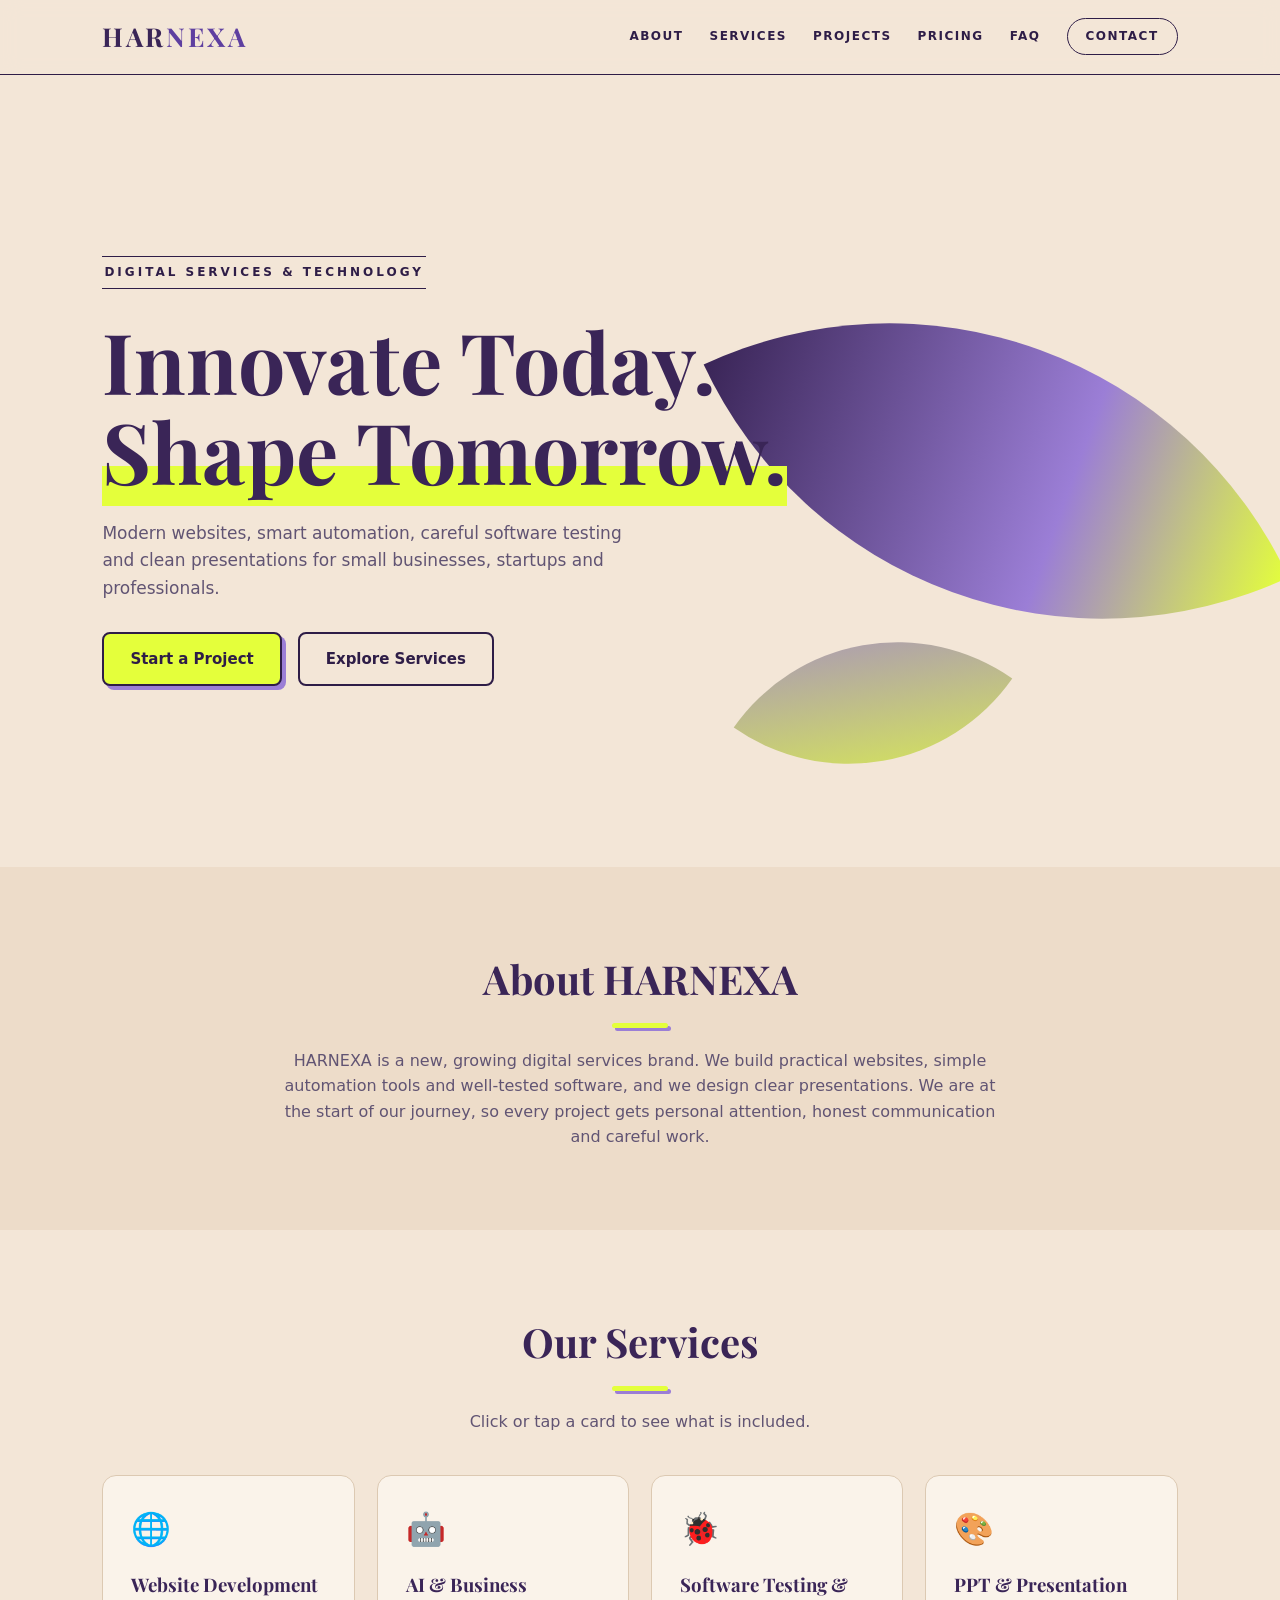
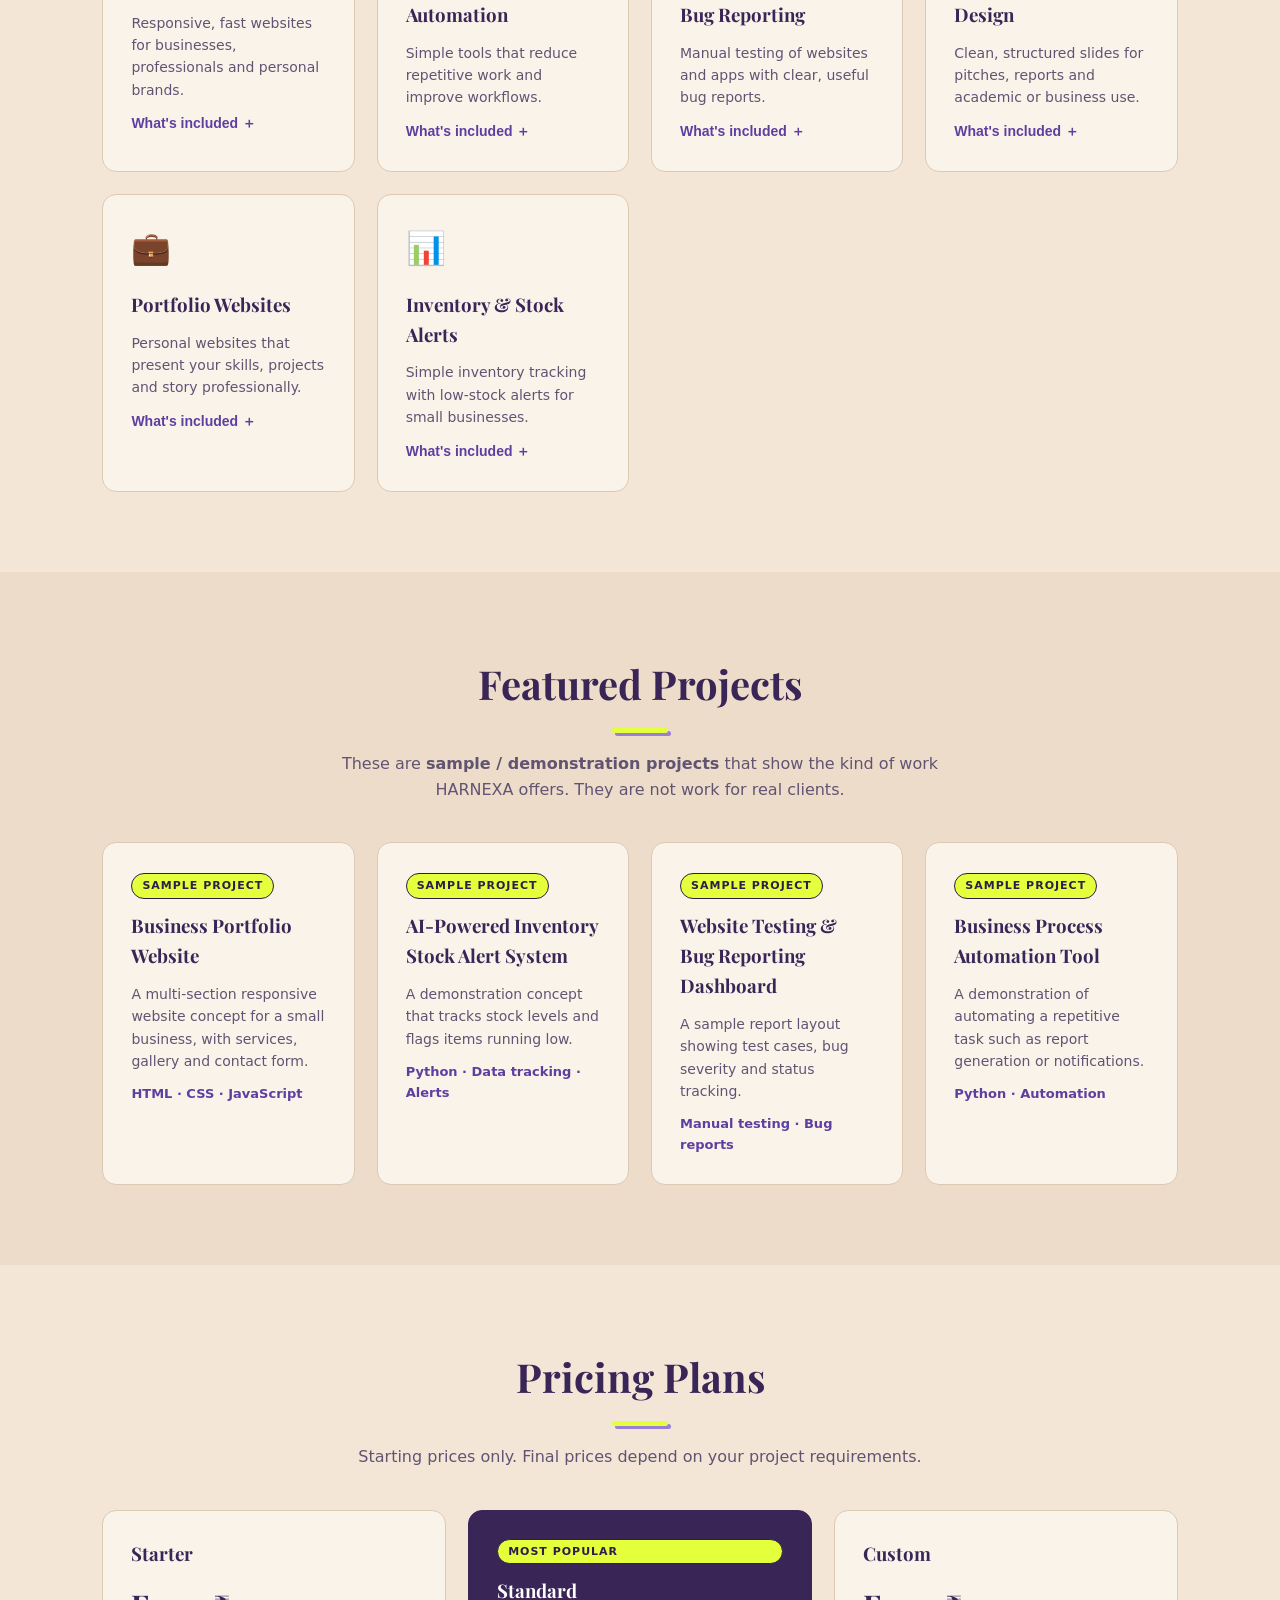
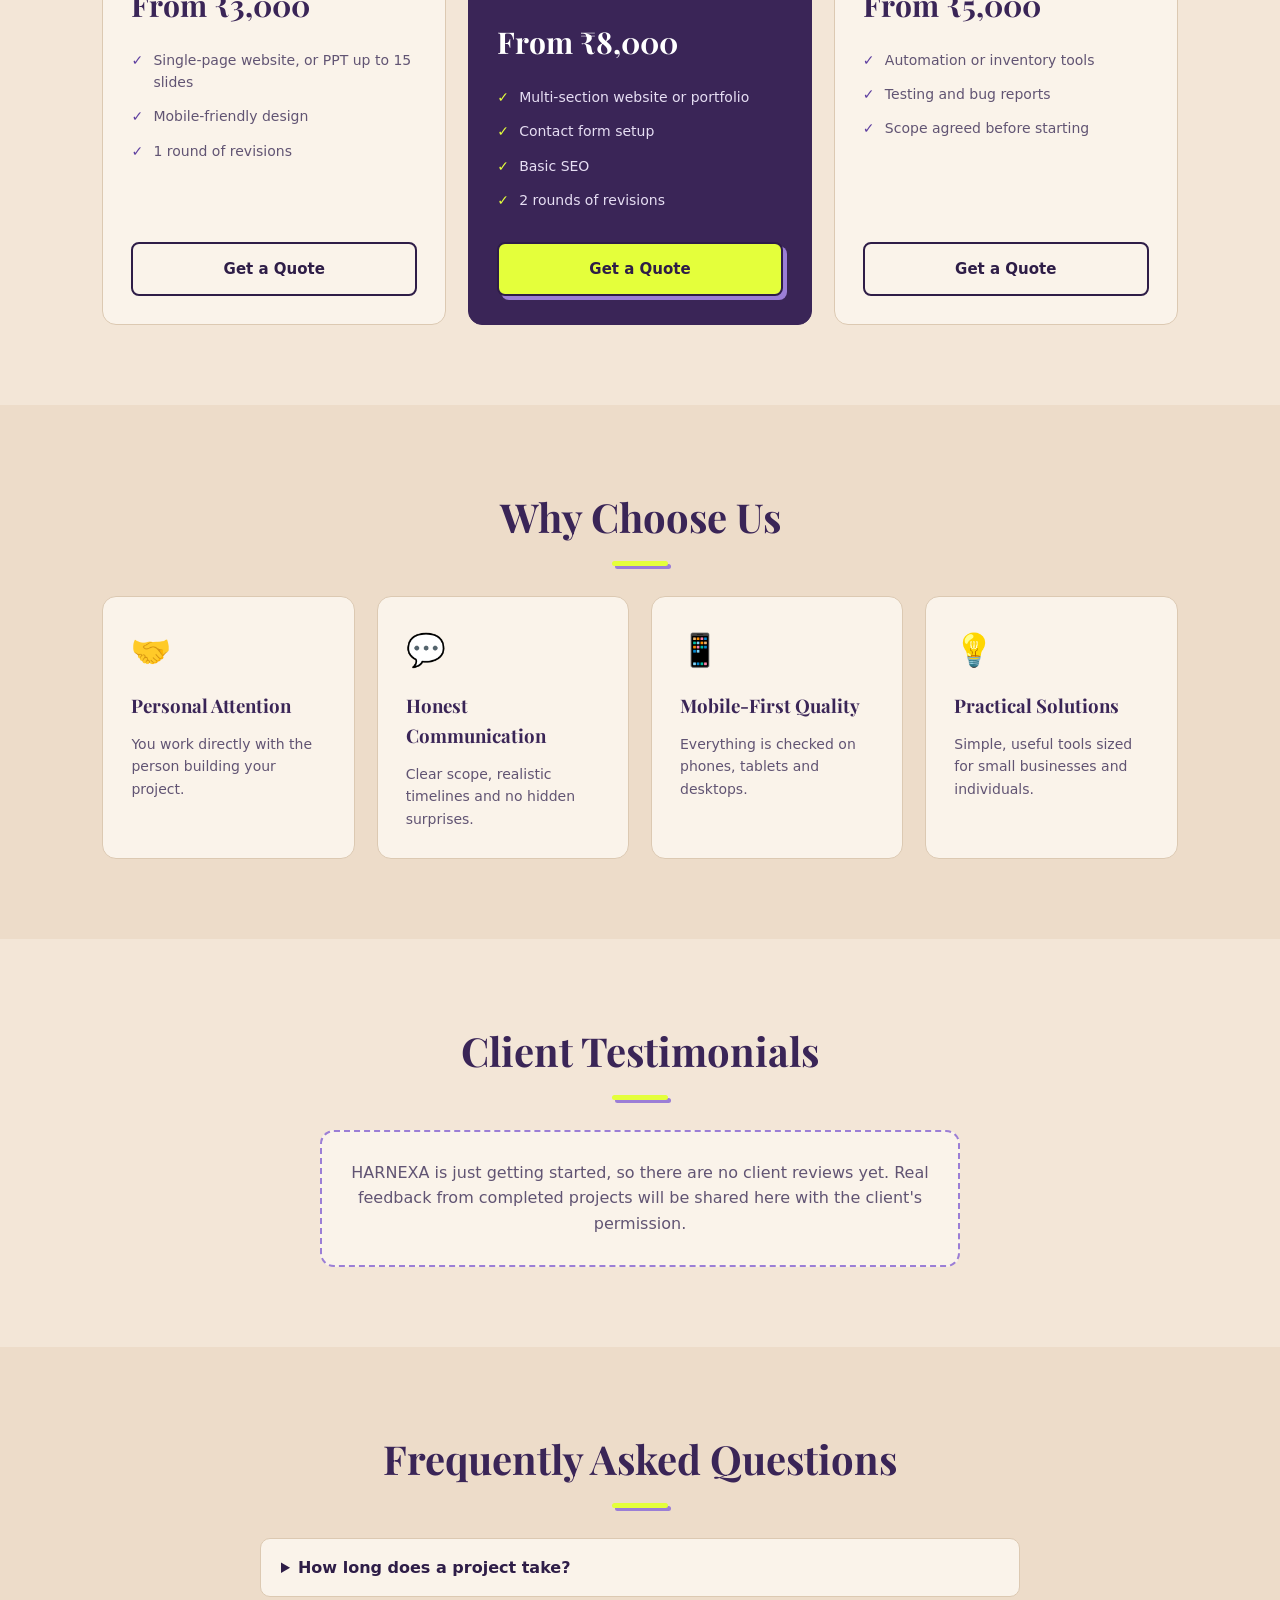
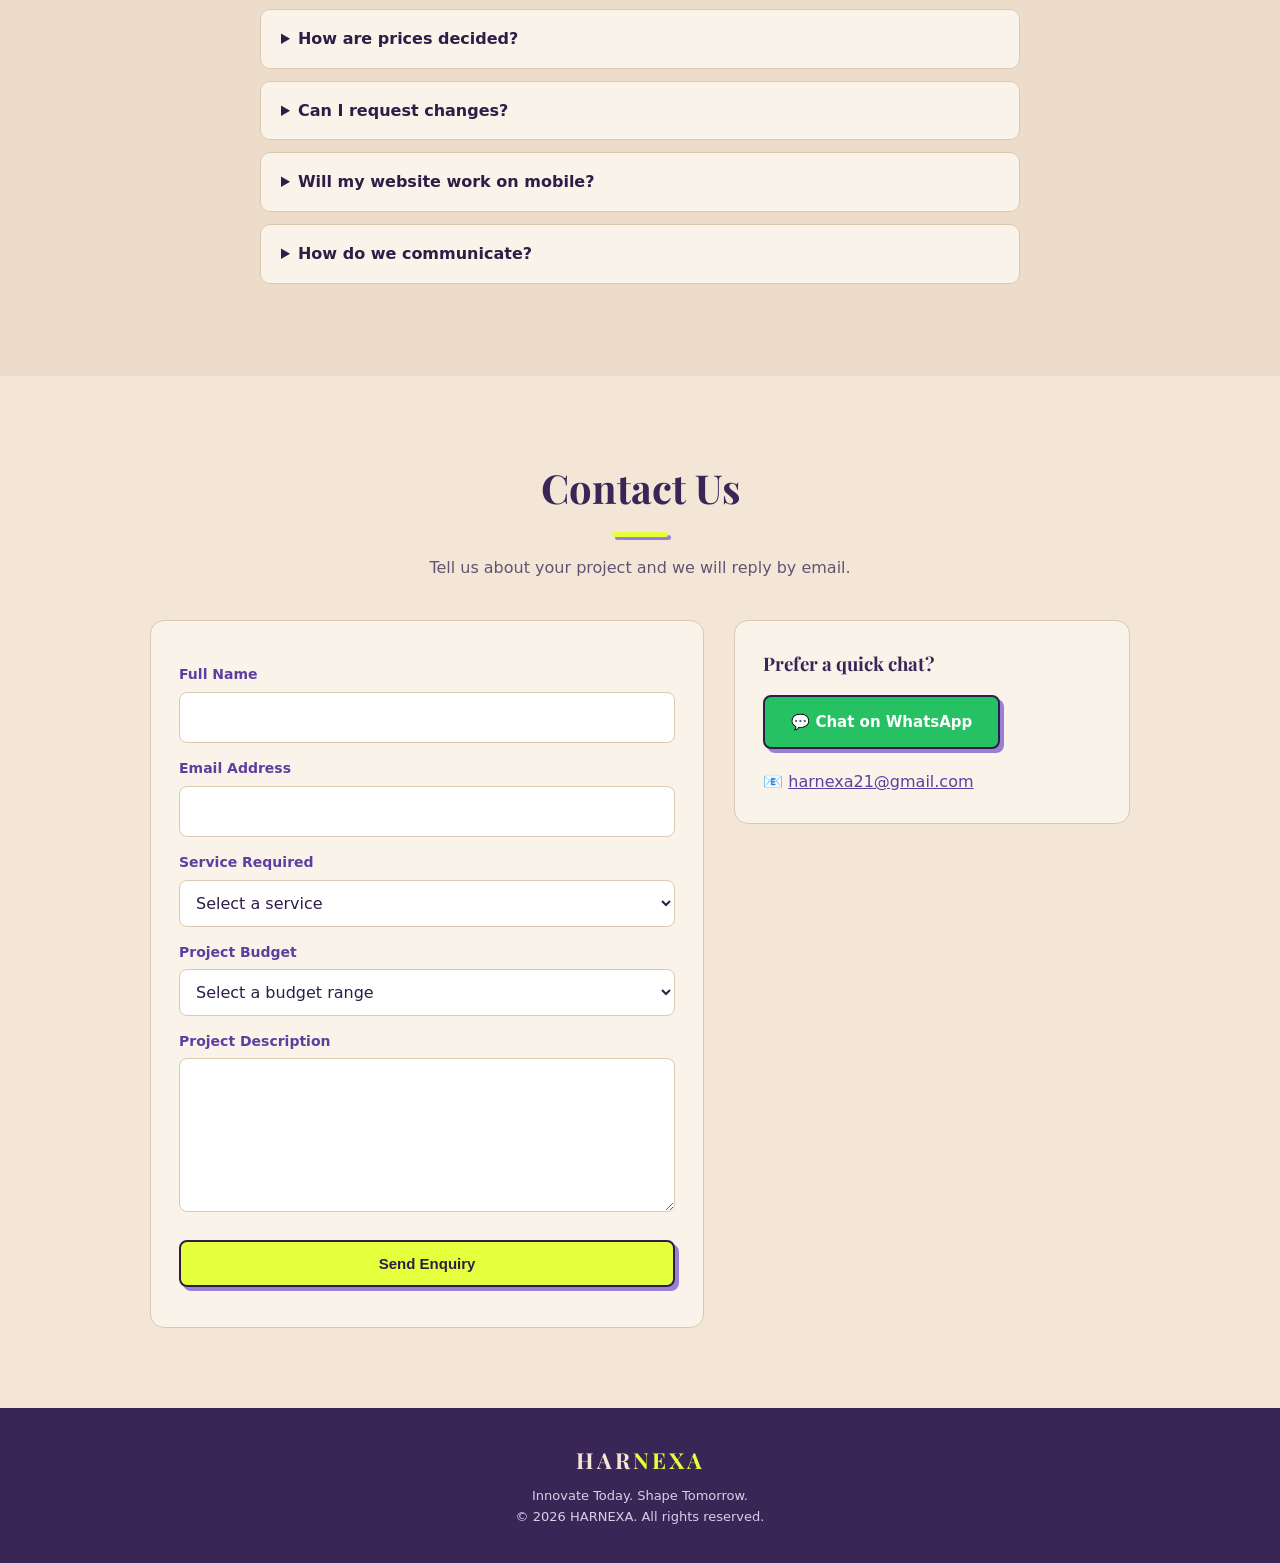
==== commit ea7e75d2: "Editorial beige, heather and lemon theme" ====
--- a/index.html
+++ b/index.html
@@ -5,12 +5,13 @@
     <meta name="viewport" content="width=device-width, initial-scale=1.0">
     <title>HARNEXA | Websites, AI Automation, Testing &amp; Design Services</title>
     <meta name="description" content="HARNEXA offers website development, AI and business automation, software testing, presentation design, portfolio websites and inventory alert systems. Innovate Today. Shape Tomorrow.">
-    <meta name="theme-color" content="#F3ECE0">
+    <meta name="theme-color" content="#F3E6D7">
     <meta property="og:title" content="HARNEXA | Innovate Today. Shape Tomorrow.">
     <meta property="og:description" content="Modern websites, automation, testing and design for small businesses and professionals.">
     <meta property="og:type" content="website">
     <!-- Simple emoji favicon. Replace later with your own logo file. -->
     <link rel="icon" href="data:image/svg+xml,<svg xmlns=%22http://www.w3.org/2000/svg%22 viewBox=%220 0 100 100%22><text y=%22.9em%22 font-size=%2290%22>⚡</text></svg>">
+    <link href="https://fonts.googleapis.com/css2?family=Playfair+Display:wght@500;700&display=swap" rel="stylesheet">
     <link rel="stylesheet" href="style.css">
     <script src="script.js" defer></script>
 </head>
--- a/style.css
+++ b/style.css
@@ -1,52 +1,25 @@
-Claude
-
-
-
-
-
-
-
-
-
-
-
-
-
-
-
-
-
-
-
-
-
-
-
-
-
-
-
-Style · CSS
 /* ===== EDIT COLOURS HERE =====
-   Porcelain beige = backgrounds, Heather purple = brand colour,
-   Electric lemon = buttons and highlights (never used as text colour) */
+   Porcelain Beige = backgrounds | Heather Purple = decoration
+   Electric Lemon = buttons + highlights | Plum = text and headings */
 :root {
-    --bg: #F3ECE0;
-    --bg-alt: #EBE2D3;
-    --card: #FBF8F2;
-    --border: #DDD1BF;
-    --text: #261C36;
-    --muted: #5E5470;
-    --heather: #7B5EA7;
-    --heather-dark: #5B3F8C;
-    --heather-soft: #D9CEEB;
-    --lemon: #EEFF2B;
-    --gradient: linear-gradient(135deg, #7B5EA7, #A98BD6);
+    --bg: #F3E6D7;
+    --bg-alt: #EDDCC9;
+    --card: #FAF3EA;
+    --border: #DCC9B2;
+    --text: #2E1D47;
+    --plum: #3A2557;
+    --muted: #615473;
+    --heather: #9B7ED6;
+    --heather-dark: #5E3FA0;
+    --heather-soft: #E2D8F3;
+    --lemon: #E4FF3B;
+    --serif: "Playfair Display", Georgia, "Times New Roman", serif;
 }
  
 * { margin: 0; padding: 0; box-sizing: border-box; }
 html { scroll-behavior: smooth; scroll-padding-top: 80px; }
 body { font-family: "Segoe UI", system-ui, Arial, sans-serif; background: var(--bg); color: var(--text); line-height: 1.6; }
+h1, h2, h3, .logo, .price { font-family: var(--serif); }
 a { color: var(--heather-dark); }
 :focus-visible { outline: 3px solid var(--heather-dark); outline-offset: 3px; }
 .hidden { display: none; }
@@ -55,37 +28,40 @@
 .skip-link:focus { left: 8px; }
  
 /* Header */
-.site-header { position: sticky; top: 0; z-index: 100; display: flex; justify-content: space-between; align-items: center; padding: 16px 8%; background: rgba(243, 236, 224, 0.9); backdrop-filter: blur(10px); border-bottom: 1px solid var(--border); }
-.logo { font-size: 26px; font-weight: 800; letter-spacing: 3px; color: var(--text); text-decoration: none; }
-.logo span { background: var(--gradient); -webkit-background-clip: text; background-clip: text; color: transparent; }
-nav { display: flex; align-items: center; gap: 24px; }
-nav a { color: var(--text); text-decoration: none; font-size: 14px; font-weight: 500; transition: color 0.3s; }
-nav a:hover { color: var(--heather); }
-.nav-cta { padding: 8px 18px; border: 1.5px solid var(--heather); border-radius: 30px; transition: background 0.3s; }
+.site-header { position: sticky; top: 0; z-index: 100; display: flex; justify-content: space-between; align-items: center; padding: 16px 8%; background: rgba(243, 230, 215, 0.92); backdrop-filter: blur(10px); border-bottom: 1px solid var(--text); }
+.logo { font-size: 26px; font-weight: 700; letter-spacing: 3px; color: var(--plum); text-decoration: none; }
+.logo span { color: var(--heather-dark); }
+nav { display: flex; align-items: center; gap: 26px; }
+nav a { color: var(--text); text-decoration: none; font-size: 12px; font-weight: 600; letter-spacing: 1.5px; text-transform: uppercase; transition: color 0.3s; }
+nav a:hover { color: var(--heather-dark); }
+.nav-cta { padding: 8px 18px; border: 1.5px solid var(--text); border-radius: 30px; transition: background 0.3s; }
 .nav-cta:hover { background: var(--lemon); color: var(--text); }
-.nav-toggle { display: none; background: none; border: 1px solid var(--border); color: var(--text); font-size: 22px; padding: 4px 12px; border-radius: 8px; cursor: pointer; }
+.nav-toggle { display: none; background: none; border: 1px solid var(--text); color: var(--text); font-size: 22px; padding: 4px 12px; border-radius: 8px; cursor: pointer; }
  
 /* Buttons */
 .button { display: inline-block; padding: 13px 26px; background: var(--lemon); color: var(--text); border: 2px solid var(--text); text-decoration: none; border-radius: 8px; font-weight: 700; font-size: 15px; cursor: pointer; box-shadow: 4px 4px 0 var(--heather); transition: transform 0.2s, box-shadow 0.2s; }
 .button:hover { transform: translate(-2px, -2px); box-shadow: 7px 7px 0 var(--heather); }
-.button-outline { background: transparent; border-color: var(--heather-dark); color: var(--heather-dark); box-shadow: none; }
+.button-outline { background: transparent; box-shadow: none; }
 .button-outline:hover { background: var(--heather-soft); box-shadow: none; }
 .whatsapp { background: #25c162; color: #fff; }
  
-/* Hero */
-.hero { min-height: 85vh; display: flex; flex-direction: column; justify-content: center; align-items: center; text-align: center; padding: 70px 20px; background: radial-gradient(circle at 85% 10%, rgba(238, 255, 43, 0.35), transparent 38%), radial-gradient(ellipse at top, var(--heather-soft), var(--bg) 70%); }
-.badge { background: var(--lemon); color: var(--text); border: 1.5px solid var(--text); padding: 8px 18px; border-radius: 30px; font-size: 13px; font-weight: 600; letter-spacing: 1px; margin-bottom: 24px; animation: float 4s ease-in-out infinite; }
-.hero h1 { font-size: clamp(40px, 8vw, 76px); line-height: 1.1; margin-bottom: 22px; }
-.gradient-text { background: linear-gradient(135deg, #7B5EA7, #5B3F8C); -webkit-background-clip: text; background-clip: text; color: transparent; }
-.hero p { max-width: 620px; color: var(--muted); font-size: 17px; margin-bottom: 30px; }
-.hero-buttons { display: flex; gap: 16px; flex-wrap: wrap; justify-content: center; }
-@keyframes float { 0%, 100% { transform: translateY(0); } 50% { transform: translateY(-6px); } }
+/* Hero: editorial layout with leaf shapes made from CSS */
+.hero { position: relative; overflow: hidden; min-height: 88vh; display: flex; flex-direction: column; justify-content: center; align-items: flex-start; text-align: left; padding: 70px 8%; }
+.hero > * { position: relative; z-index: 1; }
+.hero::before, .hero::after { content: ""; position: absolute; z-index: 0; }
+.hero::before { right: 5%; top: 50%; width: min(38vw, 440px); height: min(38vw, 440px); transform: translateY(-50%) rotate(-25deg); border-radius: 0 100% 0 100%; background: linear-gradient(135deg, var(--plum) 0%, var(--heather) 62%, var(--lemon) 100%); }
+.hero::after { right: 24%; bottom: 8%; width: min(18vw, 200px); height: min(18vw, 200px); transform: rotate(35deg); border-radius: 100% 0 100% 0; background: linear-gradient(135deg, var(--heather), var(--lemon)); }
+.badge { background: transparent; color: var(--text); border-top: 1px solid var(--text); border-bottom: 1px solid var(--text); padding: 6px 2px; font-size: 12px; font-weight: 600; letter-spacing: 3px; margin-bottom: 26px; }
+.hero h1 { font-size: clamp(44px, 8vw, 84px); line-height: 1.08; color: var(--plum); margin-bottom: 24px; }
+.gradient-text { background: linear-gradient(transparent 64%, var(--lemon) 64%); }
+.hero p { max-width: 520px; color: var(--muted); font-size: 17px; margin-bottom: 30px; }
+.hero-buttons { display: flex; gap: 16px; flex-wrap: wrap; }
  
 /* Sections */
 section { padding: 80px 8%; }
 .alt, .about { background: var(--bg-alt); }
-.section-title { text-align: center; font-size: clamp(28px, 4vw, 36px); margin-bottom: 12px; }
-.section-title::after { content: ""; display: block; width: 56px; height: 6px; margin: 12px auto 0; background: var(--lemon); border-radius: 3px; box-shadow: 3px 3px 0 var(--heather); }
+.section-title { text-align: center; font-size: clamp(28px, 4vw, 40px); color: var(--plum); margin-bottom: 12px; }
+.section-title::after { content: ""; display: block; width: 56px; height: 5px; margin: 12px auto 0; background: var(--lemon); border-radius: 3px; box-shadow: 3px 3px 0 var(--heather); }
 .section-description { text-align: center; color: var(--muted); max-width: 640px; margin: 18px auto 40px; }
 .about { text-align: center; }
 .about p { max-width: 720px; margin: 20px auto 0; color: var(--muted); }
@@ -93,9 +69,9 @@
 /* Cards */
 .grid { display: grid; grid-template-columns: repeat(auto-fit, minmax(240px, 1fr)); gap: 22px; margin-top: 30px; }
 .card { padding: 28px; background: var(--card); border: 1px solid var(--border); border-radius: 14px; transition: 0.3s; }
-.card:hover { border-color: var(--heather); transform: translateY(-5px); box-shadow: 0 12px 30px rgba(123, 94, 167, 0.2); }
+.card:hover { border-color: var(--heather); transform: translateY(-5px); box-shadow: 0 12px 30px rgba(155, 126, 214, 0.28); }
 .icon { font-size: 32px; margin-bottom: 15px; }
-.card h3 { margin-bottom: 12px; color: var(--heather-dark); }
+.card h3 { margin-bottom: 12px; color: var(--plum); }
 .card p { color: var(--muted); font-size: 14px; }
 .more-btn { margin-top: 14px; background: none; border: 0; color: var(--heather-dark); font-weight: 700; cursor: pointer; font-size: 14px; }
 .details { margin-top: 10px; padding-top: 10px; border-top: 1px solid var(--border); }
@@ -104,12 +80,12 @@
  
 /* Pricing */
 .price-card { display: flex; flex-direction: column; }
-.price { font-size: 30px !important; font-weight: 800; color: var(--text) !important; margin-bottom: 14px; }
+.price { font-size: 30px !important; font-weight: 700; color: var(--plum) !important; margin-bottom: 14px; }
 .price-card ul { list-style: none; margin-bottom: 24px; flex: 1; }
 .price-card li { color: var(--muted); font-size: 14px; padding: 6px 0 6px 22px; position: relative; }
-.price-card li::before { content: "✓"; position: absolute; left: 0; color: var(--heather); font-weight: 700; }
+.price-card li::before { content: "✓"; position: absolute; left: 0; color: var(--heather-dark); font-weight: 700; }
 .price-card .button { text-align: center; }
-.price-card.featured { background: var(--heather-dark); border-color: var(--heather-dark); }
+.price-card.featured { background: var(--plum); border-color: var(--plum); }
 .price-card.featured h3, .price-card.featured .price { color: #fff !important; }
 .price-card.featured li { color: #E6DEF3; }
 .price-card.featured li::before { color: var(--lemon); }
@@ -131,27 +107,32 @@
 form .button { margin-top: 20px; width: 100%; }
 #formStatus { margin-top: 12px; font-size: 14px; font-weight: 600; }
 .contact-info { background: var(--card); border: 1px solid var(--border); border-radius: 14px; padding: 28px; align-self: start; }
-.contact-info h3 { margin-bottom: 16px; color: var(--heather-dark); }
+.contact-info h3 { margin-bottom: 16px; color: var(--plum); }
 .email-line { margin-top: 20px; color: var(--muted); }
  
 /* Footer */
-footer { text-align: center; padding: 35px 20px; background: var(--text); color: #CFC6DD; font-size: 13px; }
+footer { text-align: center; padding: 35px 20px; background: var(--plum); color: #D9CFE8; font-size: 13px; }
 footer .logo { display: inline-block; margin-bottom: 8px; font-size: 22px; color: var(--bg); }
-footer .logo span { background: none; color: var(--lemon); }
+footer .logo span { color: var(--lemon); }
  
 /* Scroll reveal animation (controlled by script.js) */
 .js .reveal { opacity: 0; transform: translateY(24px); transition: opacity 0.7s, transform 0.7s; }
 .js .reveal.visible { opacity: 1; transform: none; }
  
 /* Responsive */
+@media (max-width: 1000px) {
+    .hero::before, .hero::after { opacity: 0.3; }
+}
+ 
 @media (max-width: 800px) {
     .contact-wrap { grid-template-columns: 1fr; }
     .nav-toggle { display: block; }
-    nav { display: none; position: absolute; top: 100%; left: 0; right: 0; flex-direction: column; gap: 0; background: var(--bg); border-bottom: 1px solid var(--border); padding: 10px 8% 20px; }
+    nav { display: none; position: absolute; top: 100%; left: 0; right: 0; flex-direction: column; gap: 0; background: var(--bg); border-bottom: 1px solid var(--text); padding: 10px 8% 20px; }
     nav.open { display: flex; }
-    nav a { padding: 12px 0; width: 100%; font-size: 16px; }
+    nav a { padding: 12px 0; width: 100%; font-size: 14px; }
     .nav-cta { text-align: center; margin-top: 8px; }
     section { padding: 60px 6%; }
+    .hero { padding: 60px 6%; }
 }
  
 @media (prefers-reduced-motion: reduce) {
@@ -159,4 +140,3 @@
     .js .reveal { opacity: 1; transform: none; }
 }
  
-Claude finished the response
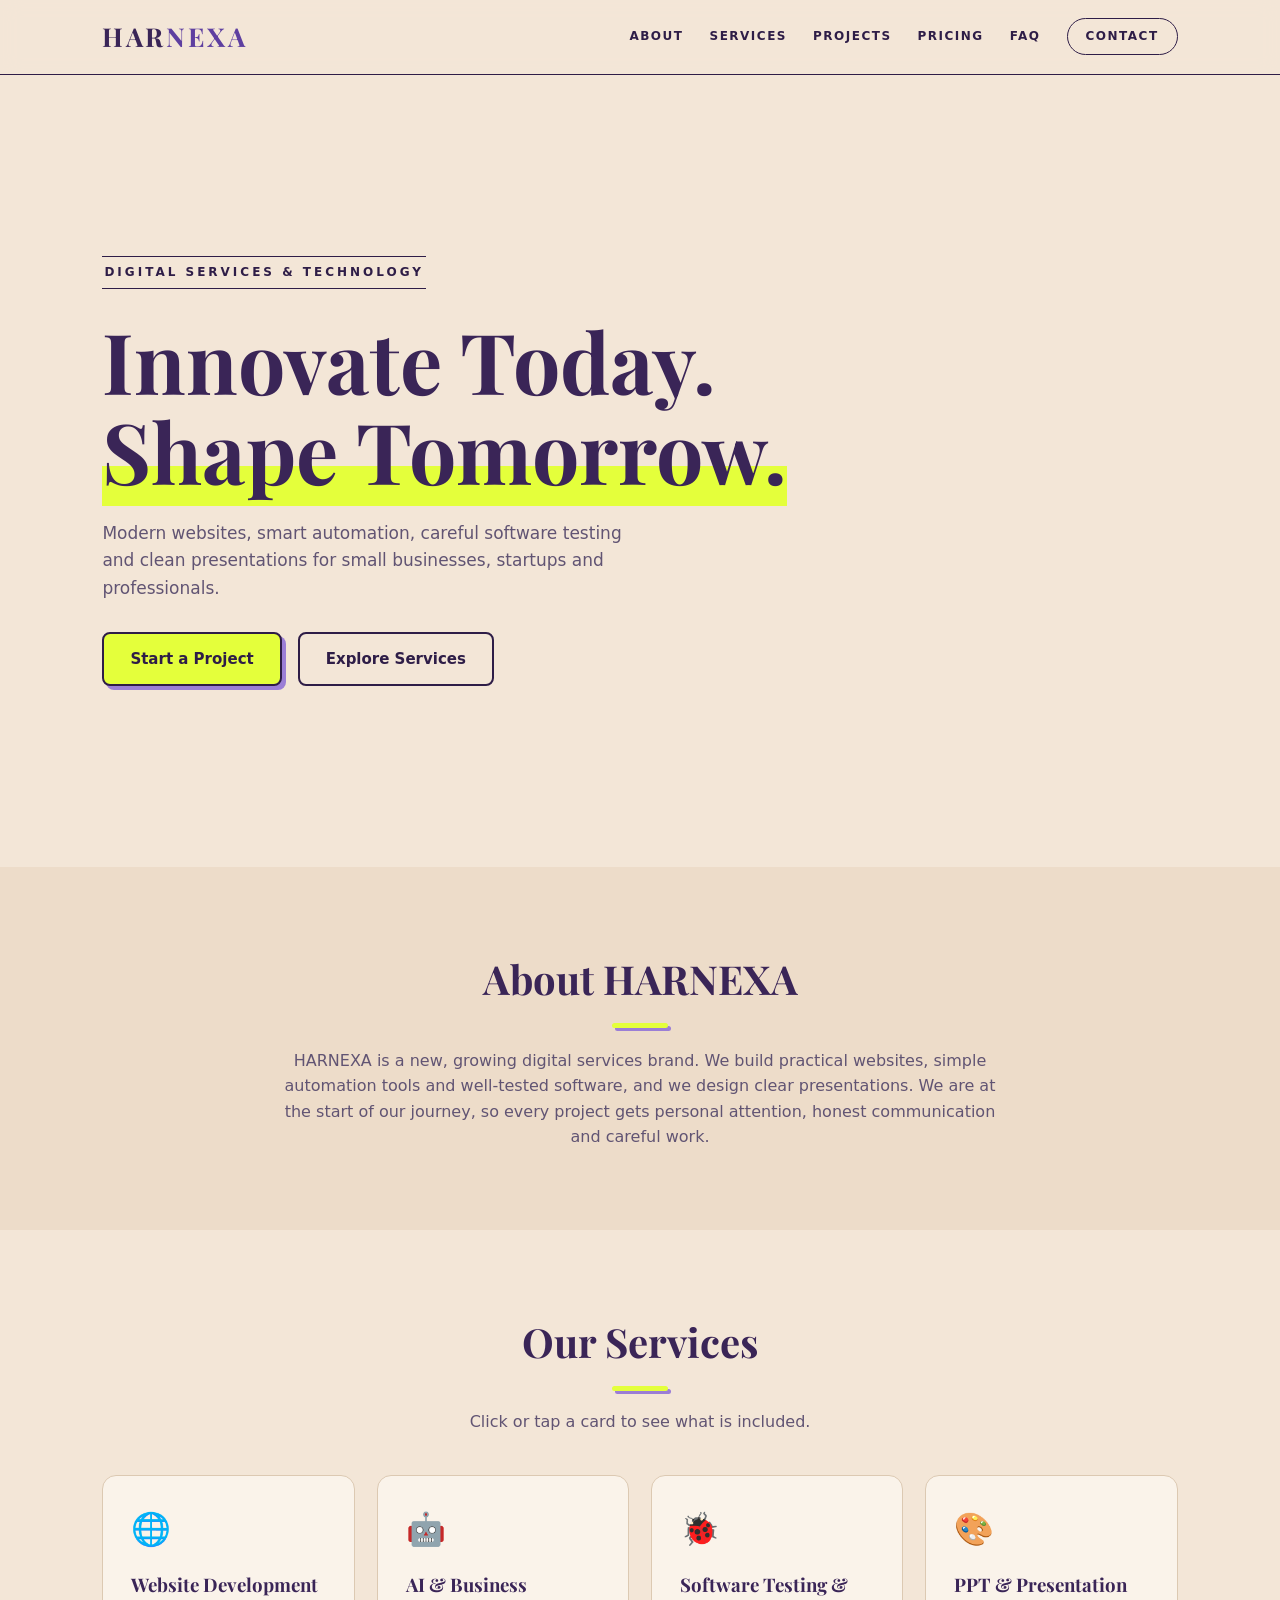
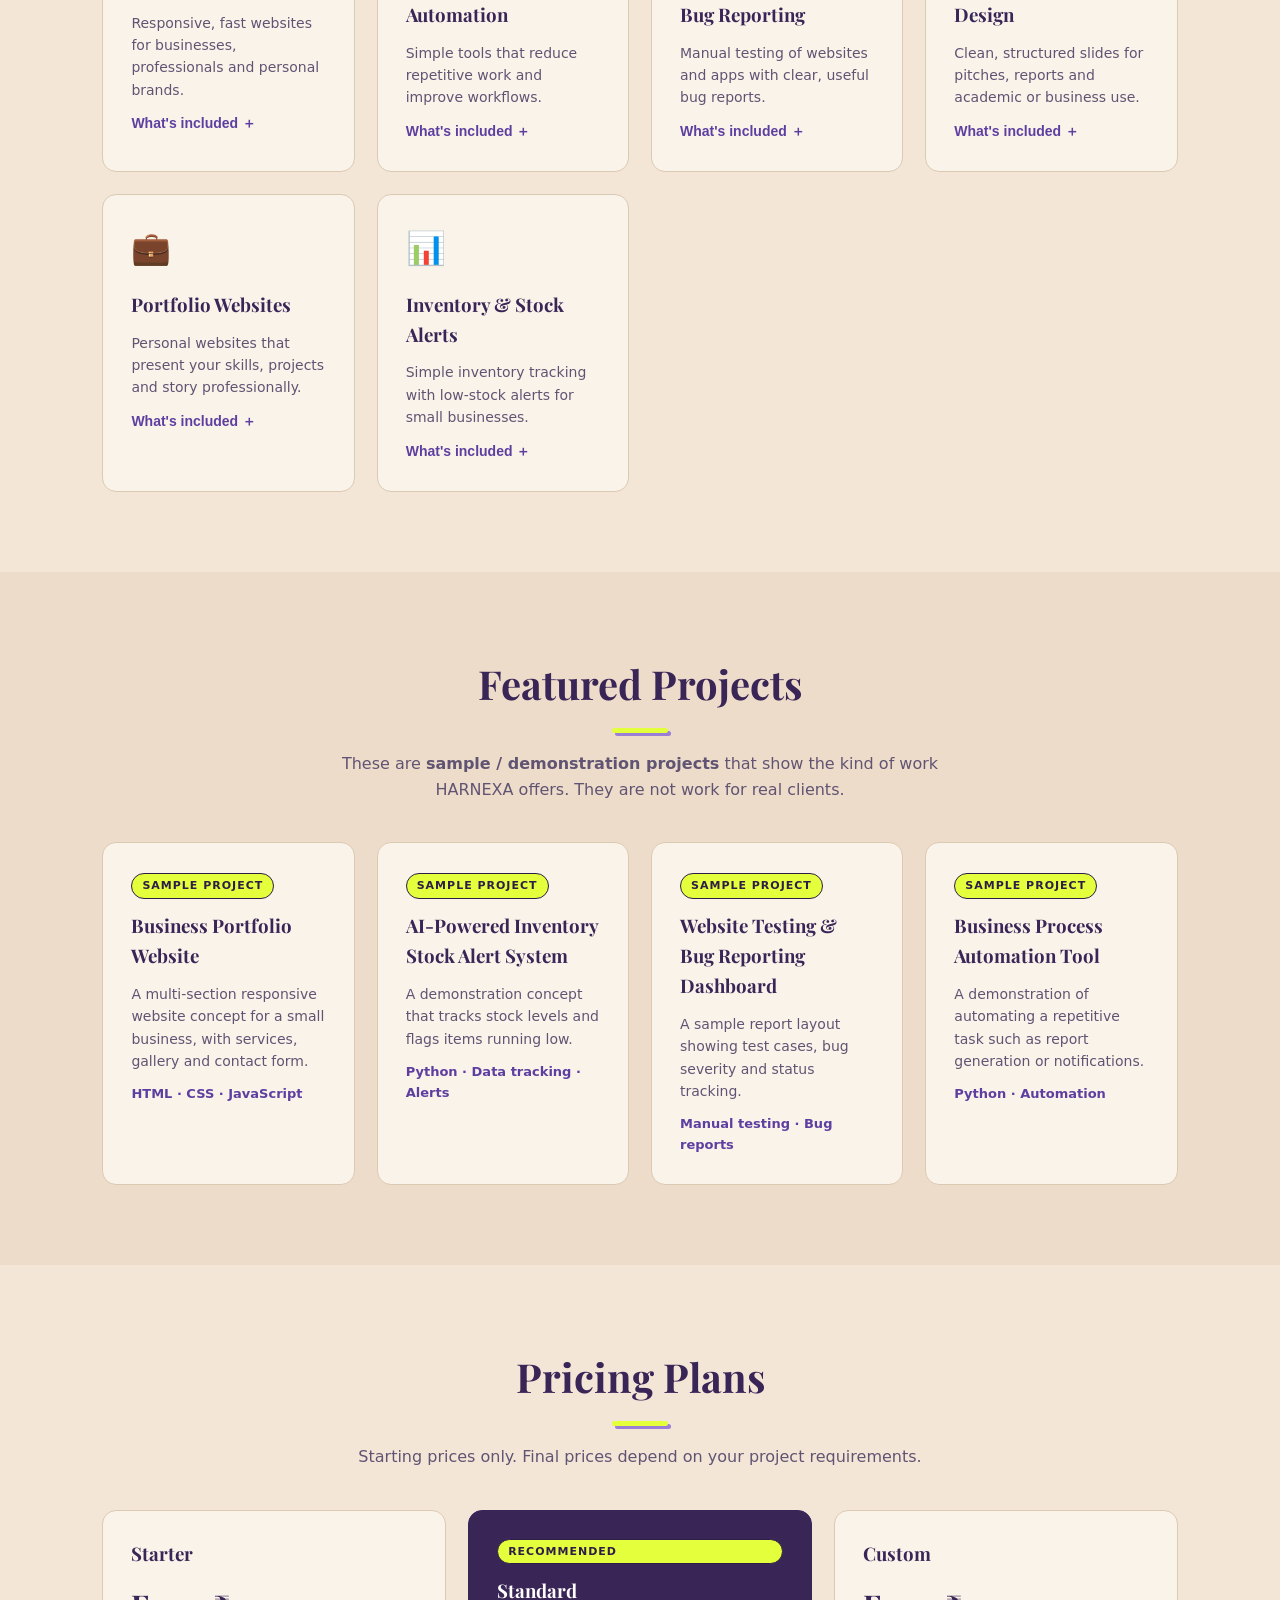
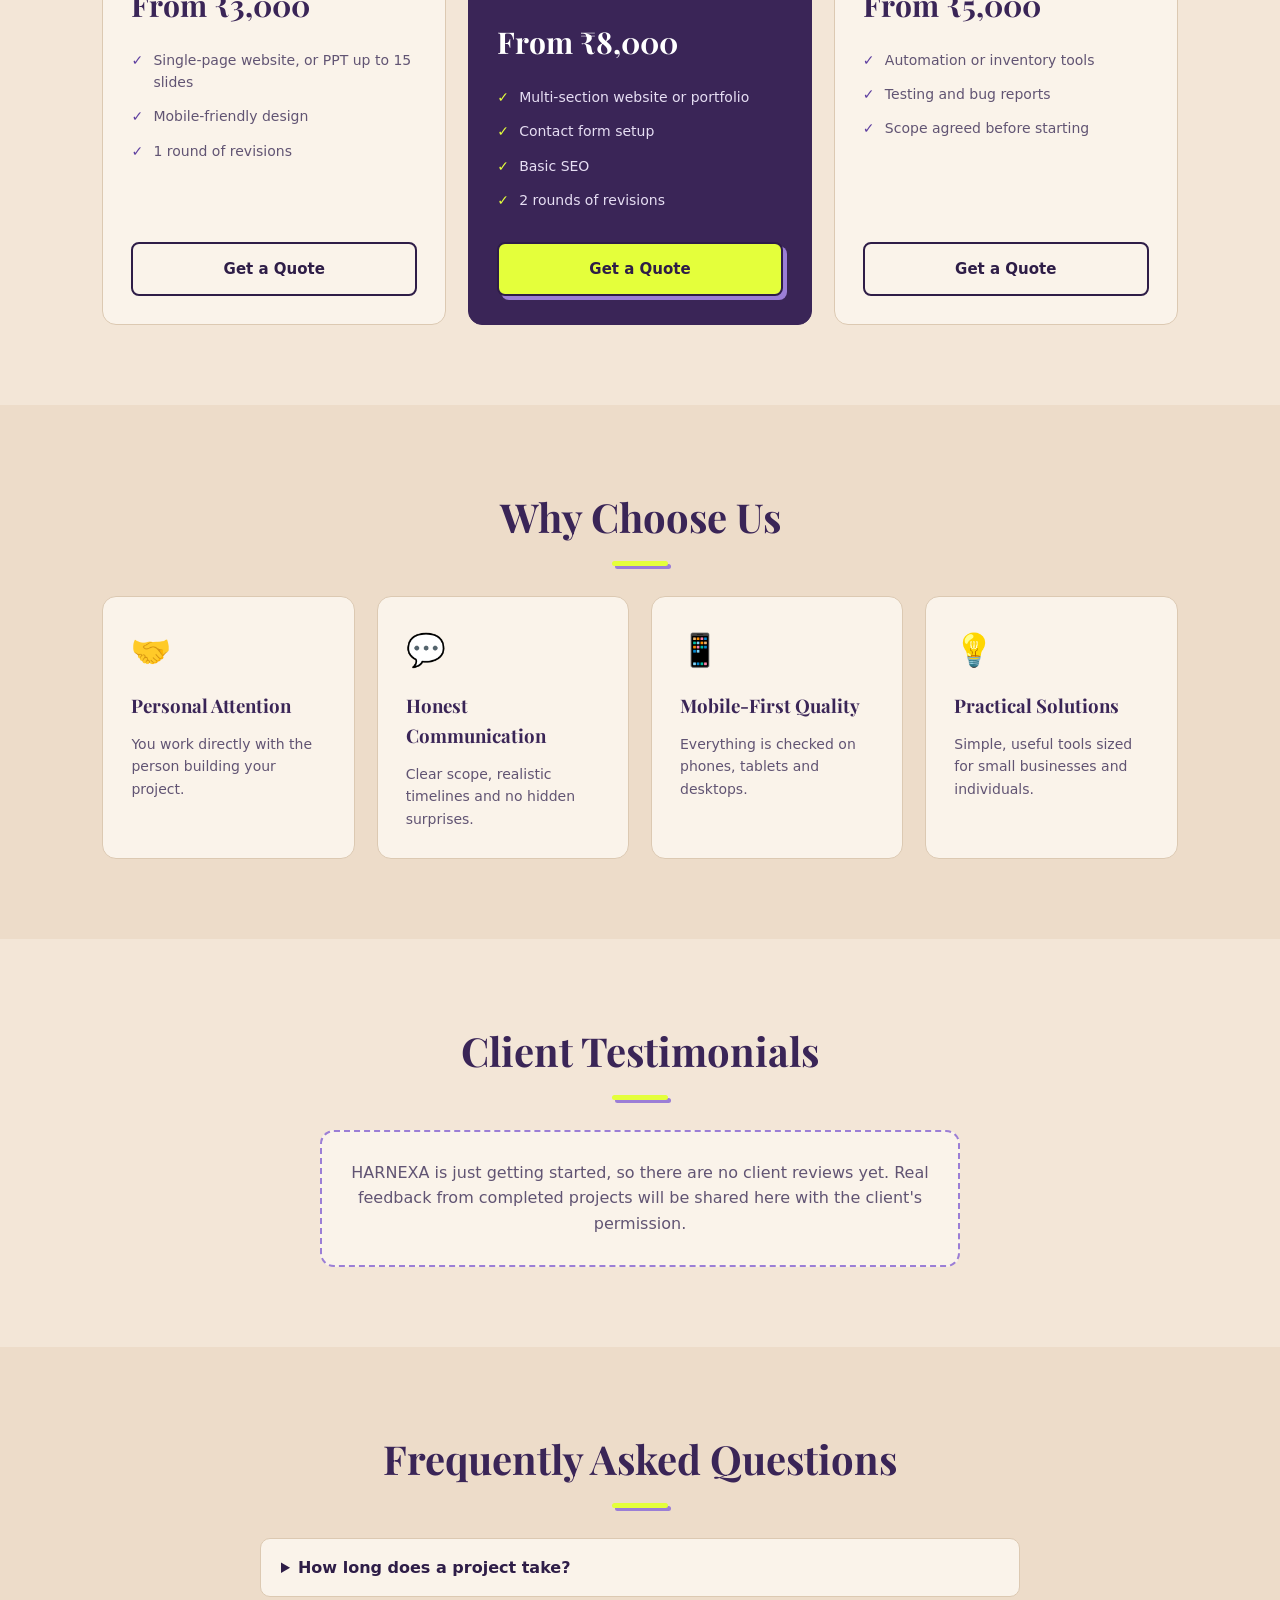
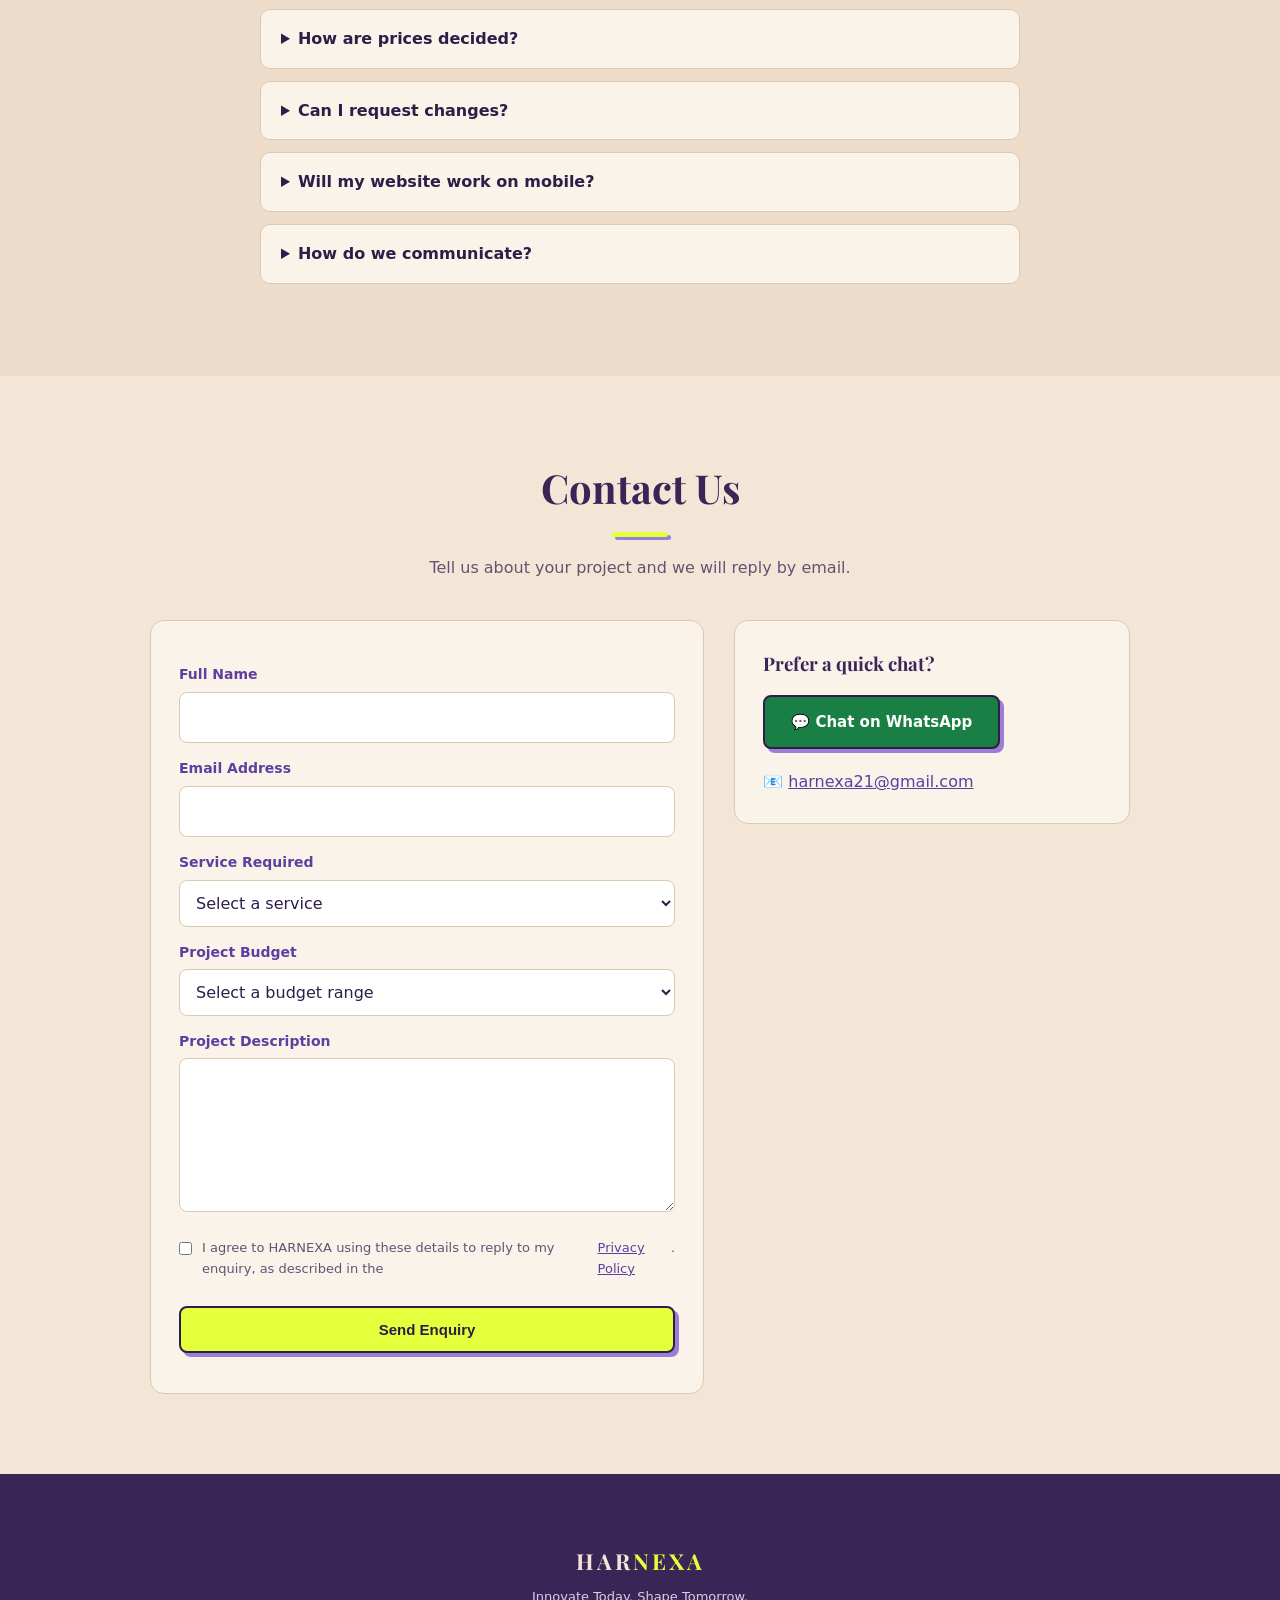
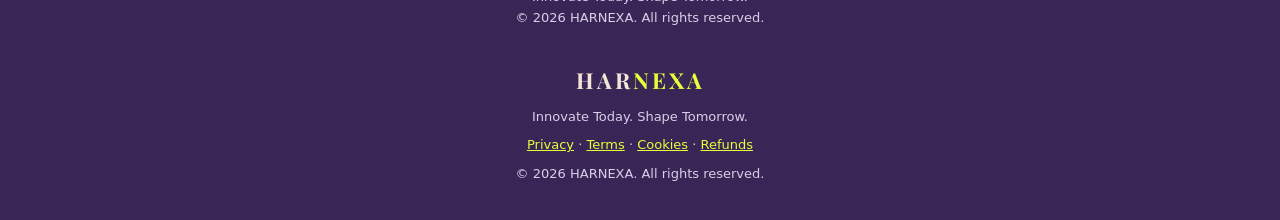
==== commit fa35b3a4: "Add policies and consent" ====
--- a/index.html
+++ b/index.html
@@ -6,6 +6,8 @@
     <title>HARNEXA | Websites, AI Automation, Testing &amp; Design Services</title>
     <meta name="description" content="HARNEXA offers website development, AI and business automation, software testing, presentation design, portfolio websites and inventory alert systems. Innovate Today. Shape Tomorrow.">
     <meta name="theme-color" content="#F3E6D7">
+    <link rel="canonical" href="https://harnexa.netlify.app/">
+<meta property="og:url" content="https://harnexa.netlify.app/">
     <meta property="og:title" content="HARNEXA | Innovate Today. Shape Tomorrow.">
     <meta property="og:description" content="Modern websites, automation, testing and design for small businesses and professionals.">
     <meta property="og:type" content="website">
@@ -148,7 +150,7 @@
                     <a href="#contact" class="button button-outline">Get a Quote</a>
                 </article>
                 <article class="card price-card featured reveal">
-                    <span class="tag">Most Popular</span>
+                    <span class="tag">Recommended</span>
                     <h3>Standard</h3>
                     <p class="price">From ₹<span class="price-value">8,000</span></p>
                     <ul>
@@ -242,6 +244,7 @@
  
                     <label for="message">Project Description</label>
                     <textarea id="message" name="message" rows="5" required></textarea>
+                    <label class="consent"><input type="checkbox" name="consent" required> I agree to HARNEXA using these details to reply to my enquiry, as described in the <a href="policies.html#privacy">Privacy Policy</a>.</label>
  
                     <button type="submit" class="button">Send Enquiry</button>
                     <p id="formStatus" role="status" aria-live="polite"></p>
@@ -259,8 +262,14 @@
     </main>
  
     <footer>
+        <footer>
+    <div class="logo">HAR<span>NEXA</span></div>
+    <p>Innovate Today. Shape Tomorrow.</p>
+    <p>© <span id="year">2026</span> HARNEXA. All rights reserved.</p>
+</footer>
         <div class="logo">HAR<span>NEXA</span></div>
         <p>Innovate Today. Shape Tomorrow.</p>
+        <p class="footer-links"><a href="policies.html#privacy">Privacy</a> · <a href="policies.html#terms">Terms</a> · <a href="policies.html#cookies">Cookies</a> · <a href="policies.html#refund">Refunds</a></p>
         <p>© <span id="year">2026</span> HARNEXA. All rights reserved.</p>
     </footer>
 </body>
--- a/style.css
+++ b/style.css
@@ -43,14 +43,12 @@
 .button:hover { transform: translate(-2px, -2px); box-shadow: 7px 7px 0 var(--heather); }
 .button-outline { background: transparent; box-shadow: none; }
 .button-outline:hover { background: var(--heather-soft); box-shadow: none; }
-.whatsapp { background: #25c162; color: #fff; }
+.whatsapp { background: #1a7f45; color: #fff; }
  
-/* Hero: editorial layout with leaf shapes made from CSS */
+/* Hero: editorial layout with flower illustration (flower.svg) */
 .hero { position: relative; overflow: hidden; min-height: 88vh; display: flex; flex-direction: column; justify-content: center; align-items: flex-start; text-align: left; padding: 70px 8%; }
 .hero > * { position: relative; z-index: 1; }
-.hero::before, .hero::after { content: ""; position: absolute; z-index: 0; }
-.hero::before { right: 5%; top: 50%; width: min(38vw, 440px); height: min(38vw, 440px); transform: translateY(-50%) rotate(-25deg); border-radius: 0 100% 0 100%; background: linear-gradient(135deg, var(--plum) 0%, var(--heather) 62%, var(--lemon) 100%); }
-.hero::after { right: 24%; bottom: 8%; width: min(18vw, 200px); height: min(18vw, 200px); transform: rotate(35deg); border-radius: 100% 0 100% 0; background: linear-gradient(135deg, var(--heather), var(--lemon)); }
+.hero-art { position: absolute; z-index: 0; right: 4%; top: 50%; transform: translateY(-50%); width: min(42vw, 480px); height: auto; pointer-events: none; }
 .badge { background: transparent; color: var(--text); border-top: 1px solid var(--text); border-bottom: 1px solid var(--text); padding: 6px 2px; font-size: 12px; font-weight: 600; letter-spacing: 3px; margin-bottom: 26px; }
 .hero h1 { font-size: clamp(44px, 8vw, 84px); line-height: 1.08; color: var(--plum); margin-bottom: 24px; }
 .gradient-text { background: linear-gradient(transparent 64%, var(--lemon) 64%); }
@@ -121,8 +119,7 @@
  
 /* Responsive */
 @media (max-width: 1000px) {
-    .hero::before, .hero::after { opacity: 0.3; }
-}
+    }
  
 @media (max-width: 800px) {
     .contact-wrap { grid-template-columns: 1fr; }
@@ -140,3 +137,16 @@
     .js .reveal { opacity: 1; transform: none; }
 }
  
+/* Consent checkbox, footer links, policy page */
+form .consent { display: flex; gap: 10px; align-items: flex-start; font-weight: 400; font-size: 13px; color: var(--muted); margin-top: 18px; }
+form .consent input { width: auto; margin-top: 4px; }
+footer a { color: var(--lemon); }
+.footer-links { margin: 8px 0; }
+.policy { max-width: 800px; margin: 0 auto; padding: 60px 6%; }
+.policy h1 { font-size: clamp(34px, 6vw, 52px); color: var(--plum); margin-bottom: 8px; }
+.policy h2 { font-size: 28px; color: var(--plum); margin: 48px 0 12px; scroll-margin-top: 90px; }
+.policy h3 { font-size: 18px; color: var(--heather-dark); margin: 24px 0 8px; font-family: var(--serif); }
+.policy p, .policy li { color: var(--muted); margin-bottom: 10px; }
+.policy ul { padding-left: 22px; }
+.policy .ph { background: var(--lemon); color: var(--text); padding: 0 4px; border-radius: 3px; }
+ 
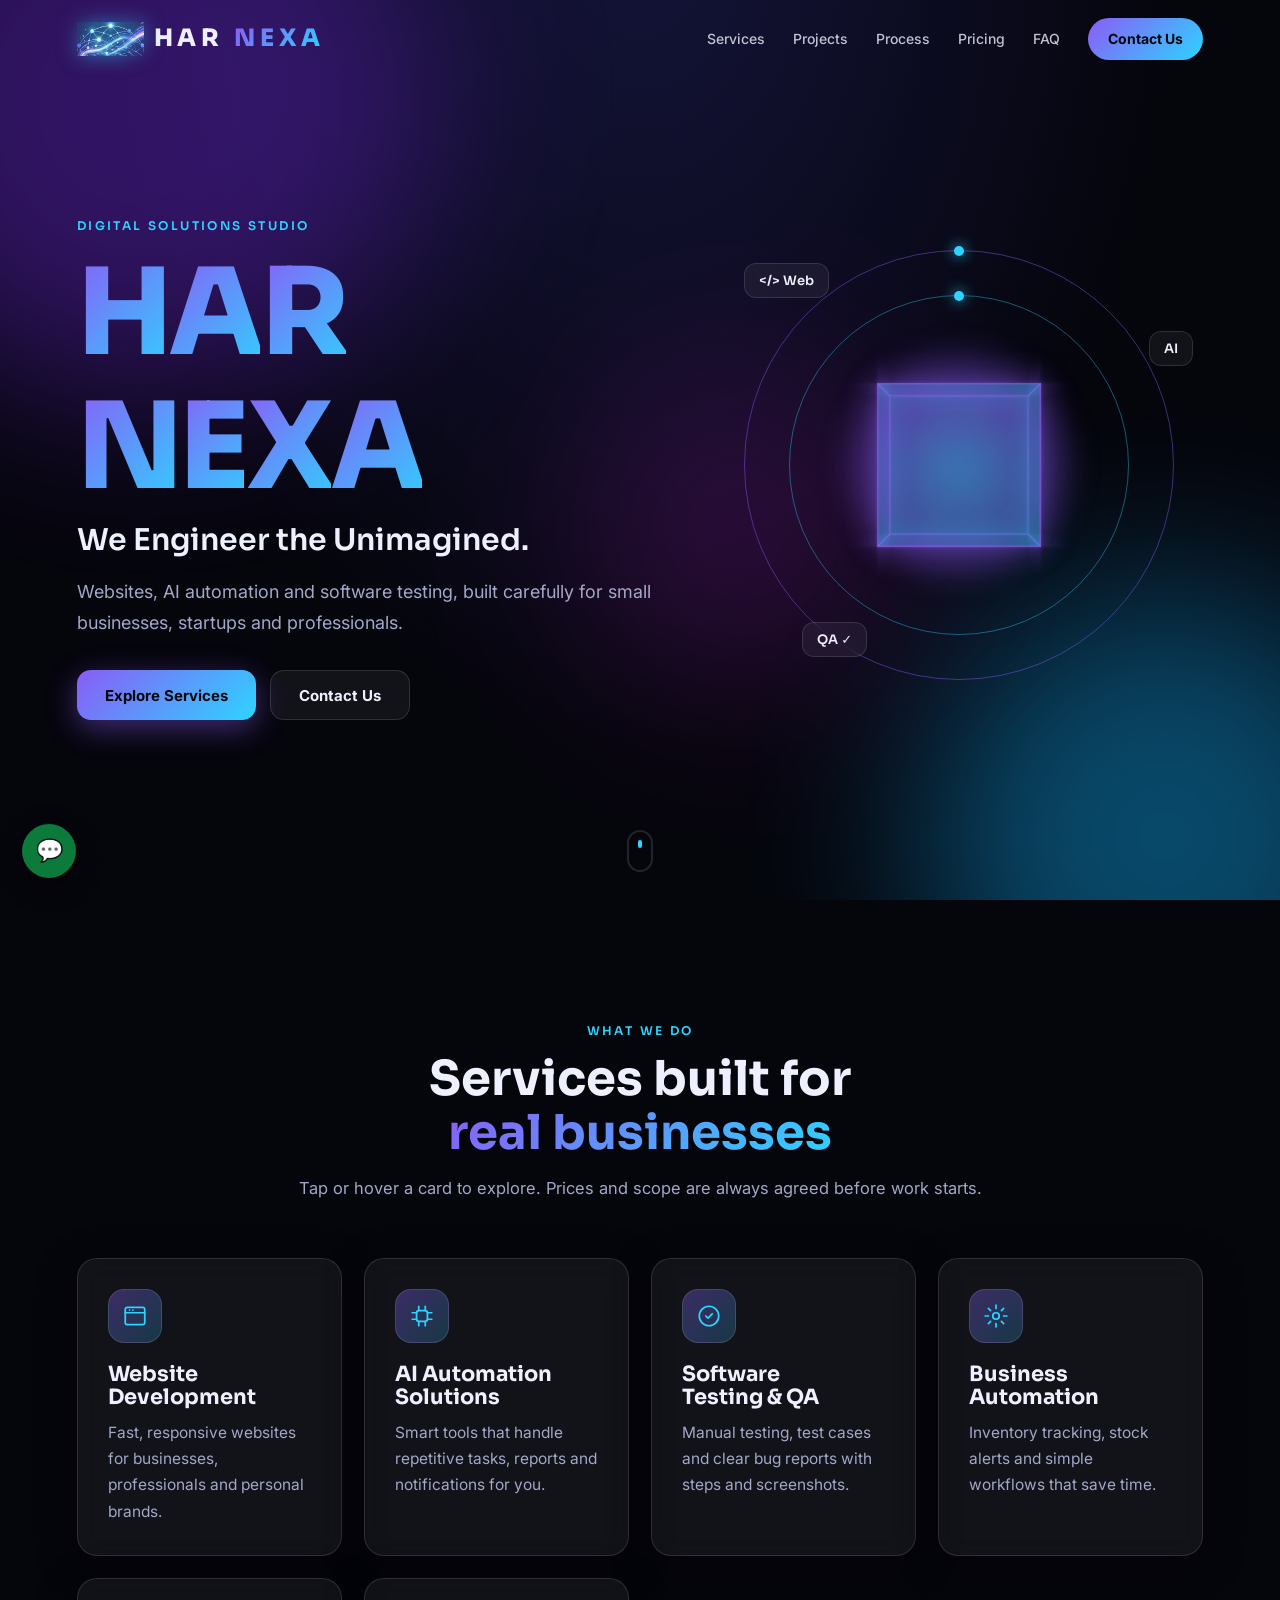
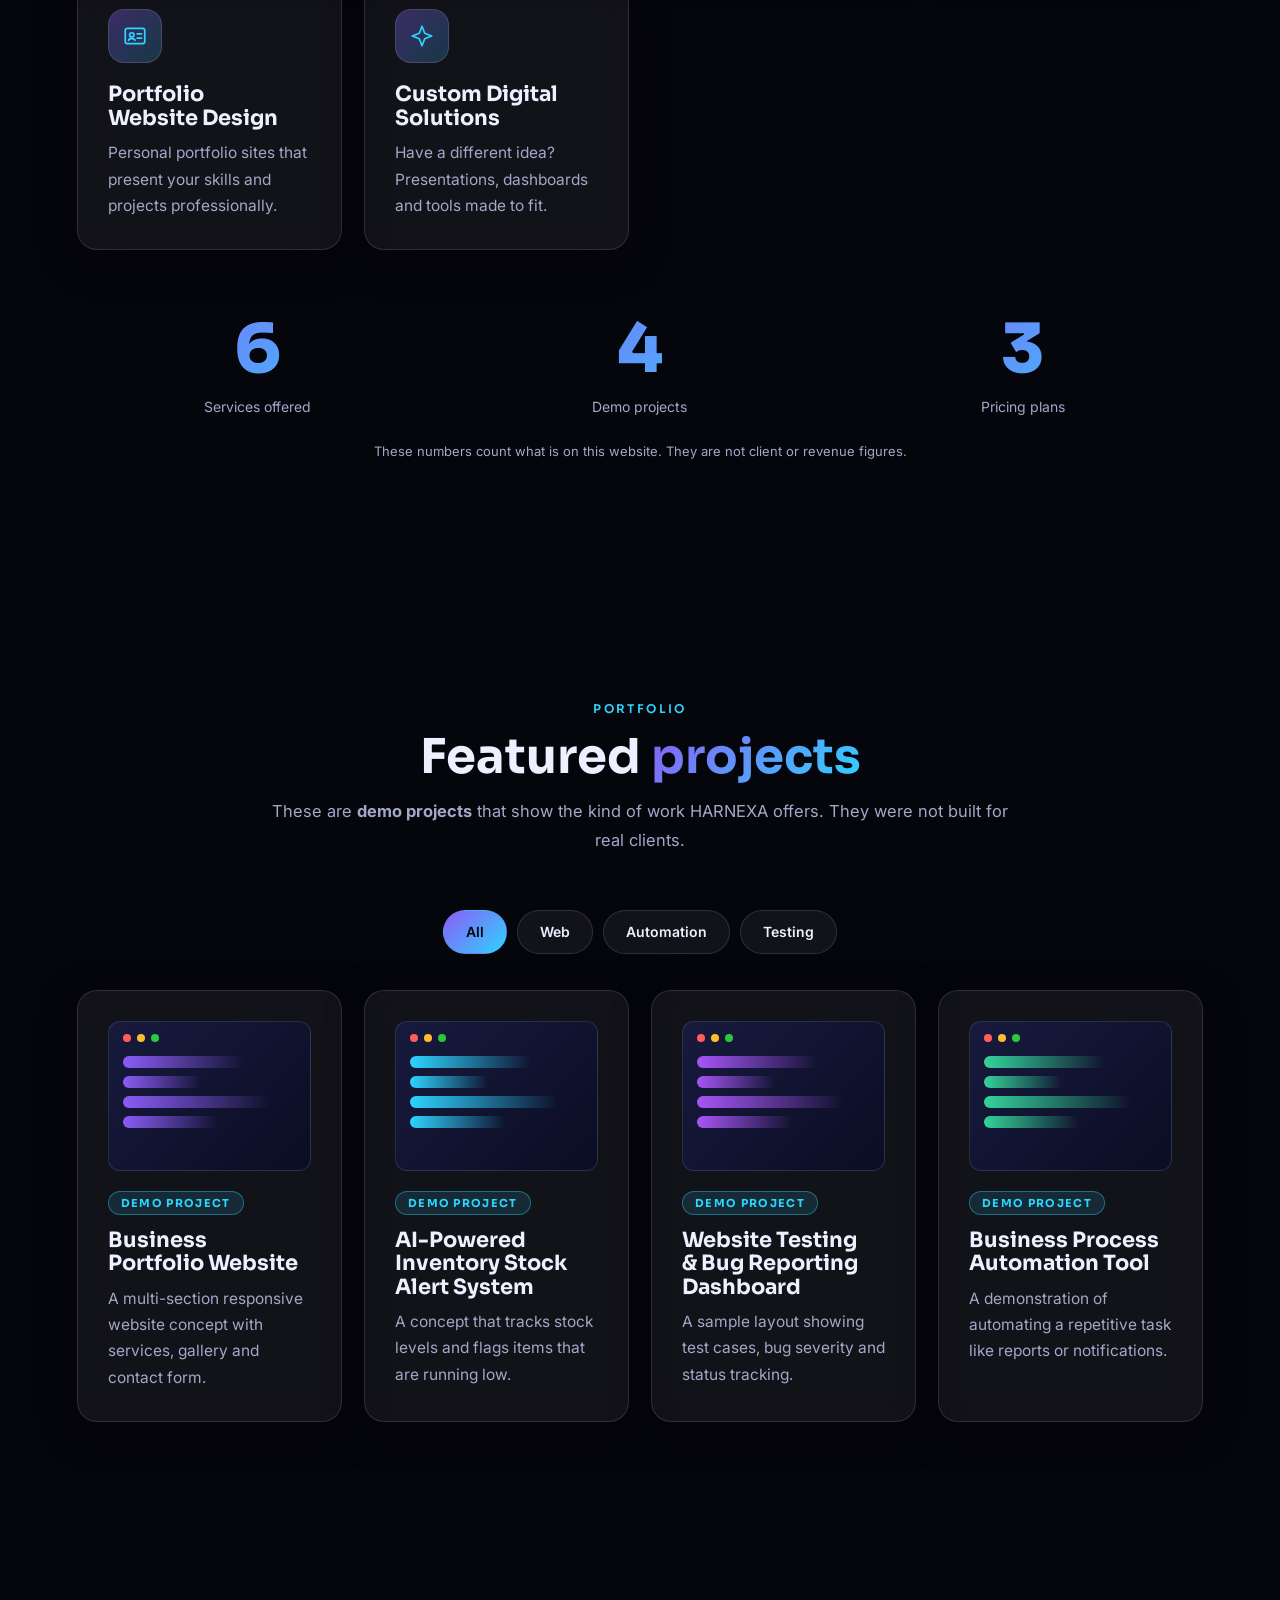
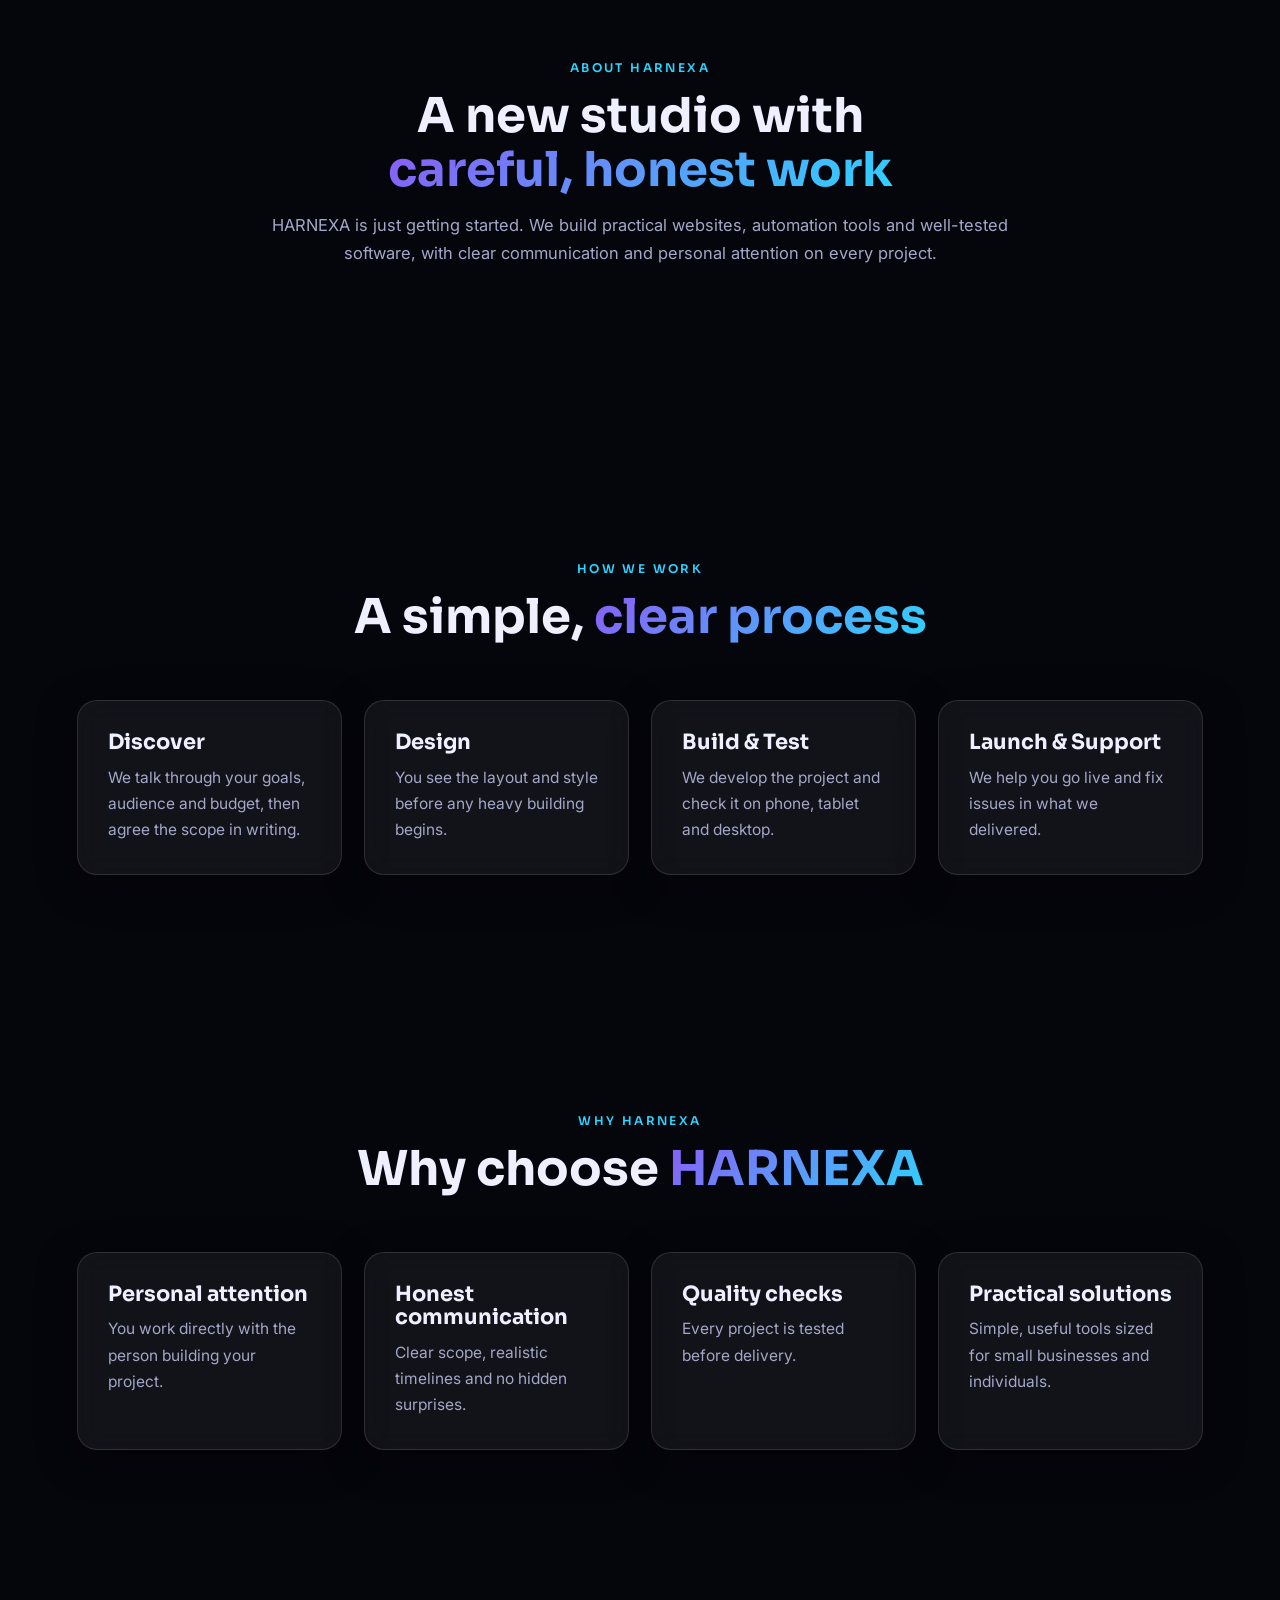
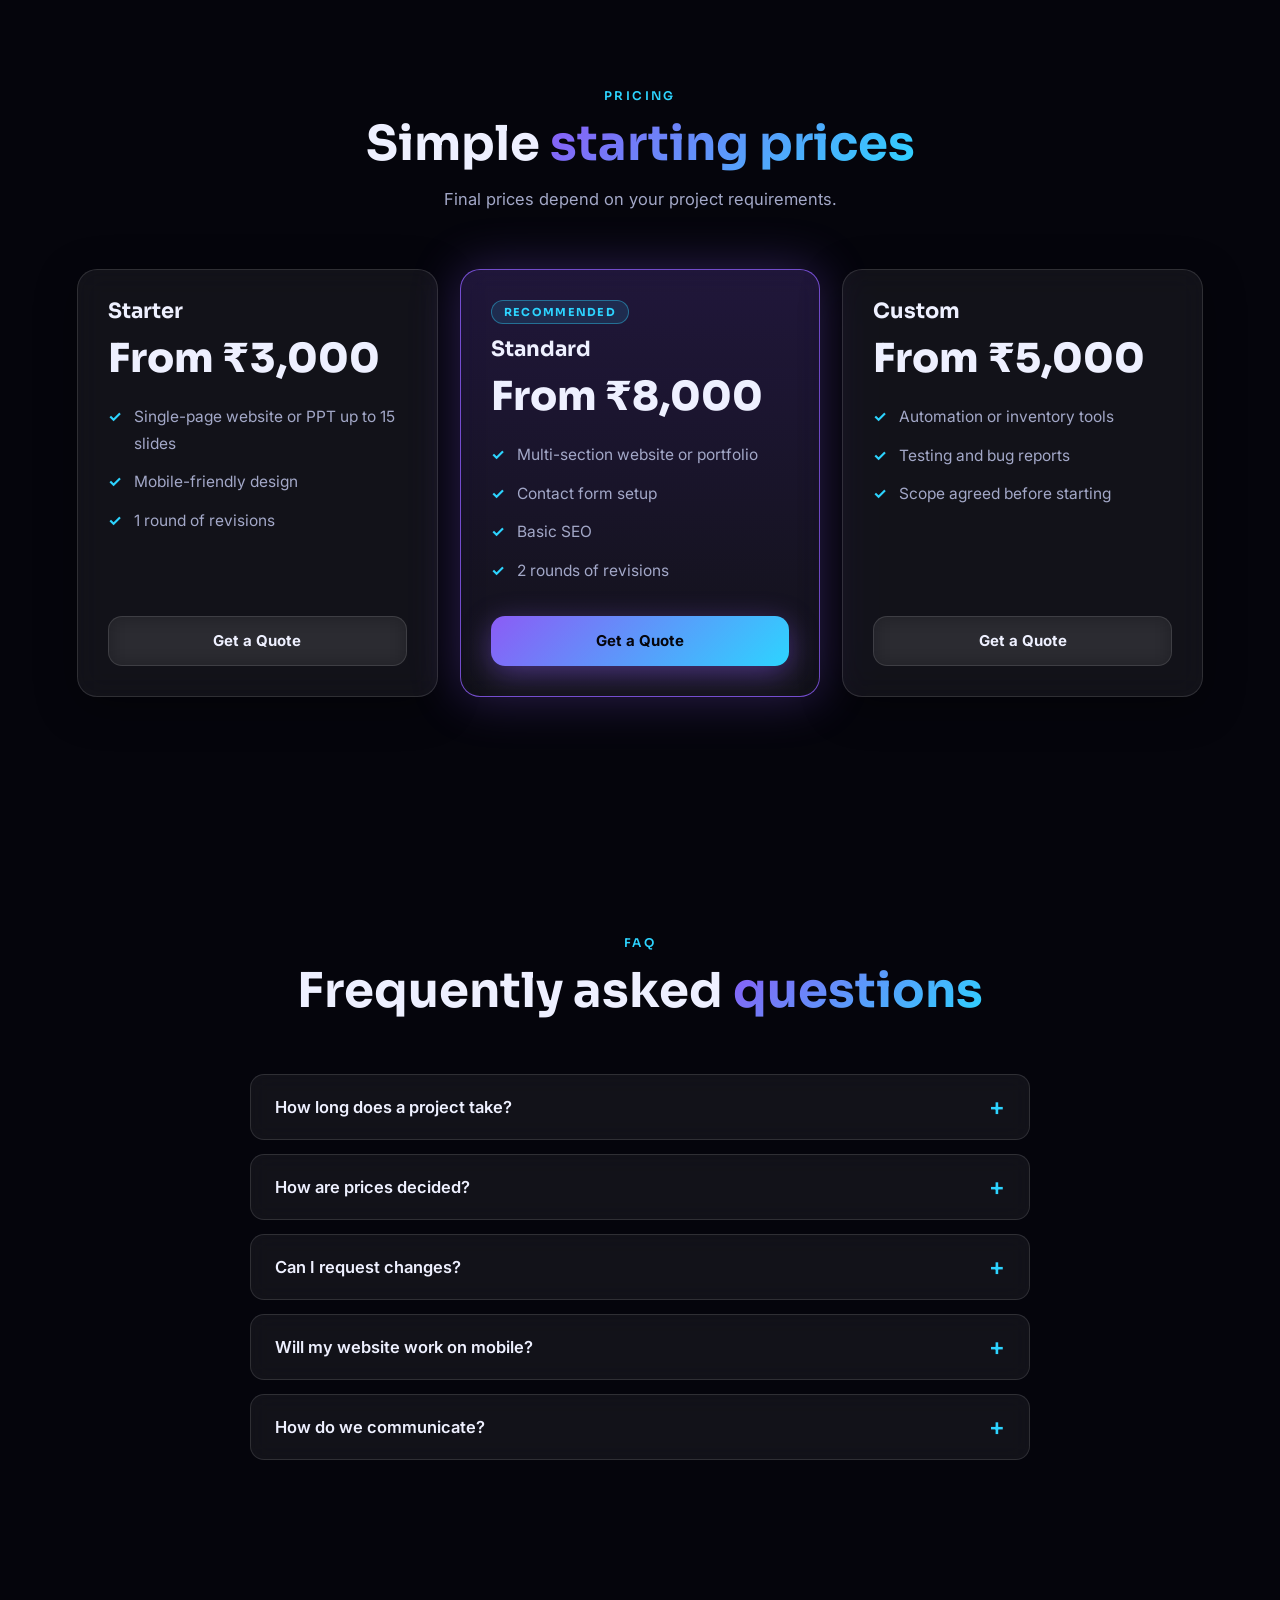
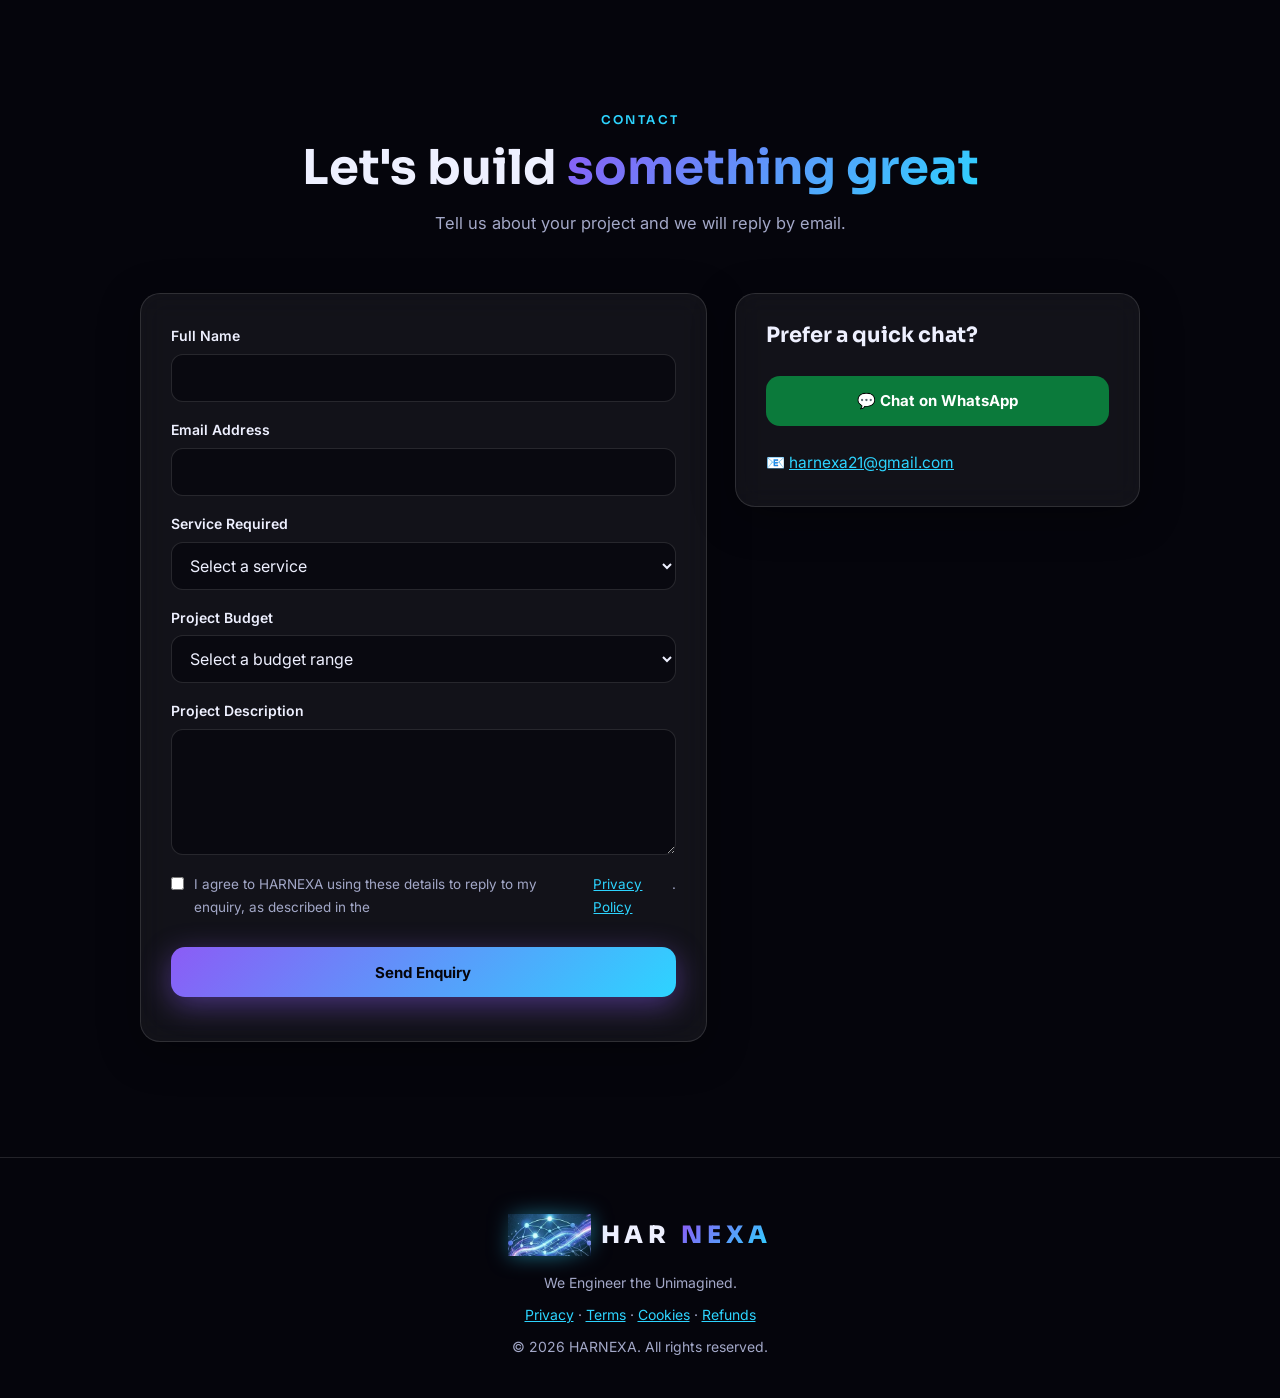
==== commit 9ef2bb34: "Dark premium theme and logo" ====
--- a/index.html
+++ b/index.html
@@ -1,276 +1,163 @@
 <!DOCTYPE html>
 <html lang="en">
 <head>
-    <meta charset="UTF-8">
-    <meta name="viewport" content="width=device-width, initial-scale=1.0">
-    <title>HARNEXA | Websites, AI Automation, Testing &amp; Design Services</title>
-    <meta name="description" content="HARNEXA offers website development, AI and business automation, software testing, presentation design, portfolio websites and inventory alert systems. Innovate Today. Shape Tomorrow.">
-    <meta name="theme-color" content="#F3E6D7">
-    <link rel="canonical" href="https://harnexa.netlify.app/">
-<meta property="og:url" content="https://harnexa.netlify.app/">
-    <meta property="og:title" content="HARNEXA | Innovate Today. Shape Tomorrow.">
-    <meta property="og:description" content="Modern websites, automation, testing and design for small businesses and professionals.">
-    <meta property="og:type" content="website">
-    <!-- Simple emoji favicon. Replace later with your own logo file. -->
-    <link rel="icon" href="data:image/svg+xml,<svg xmlns=%22http://www.w3.org/2000/svg%22 viewBox=%220 0 100 100%22><text y=%22.9em%22 font-size=%2290%22>⚡</text></svg>">
-    <link href="https://fonts.googleapis.com/css2?family=Playfair+Display:wght@500;700&display=swap" rel="stylesheet">
-    <link rel="stylesheet" href="style.css">
-    <script src="script.js" defer></script>
+<meta charset="UTF-8">
+<meta name="viewport" content="width=device-width, initial-scale=1.0">
+<title>HARNEXA | Web Development, AI Automation &amp; Software Testing</title>
+<meta name="description" content="HARNEXA is a digital solutions studio for web development, AI automation, software testing and custom digital tools. We Engineer the Unimagined.">
+<meta name="theme-color" content="#05050c">
+<meta property="og:title" content="HARNEXA | We Engineer the Unimagined.">
+<meta property="og:description" content="Websites, AI automation, testing and custom digital solutions.">
+<meta property="og:type" content="website">
+<link rel="icon" type="image/png" href="logo-mark.png">
+<link rel="preconnect" href="https://fonts.googleapis.com"><link rel="preconnect" href="https://fonts.gstatic.com" crossorigin>
+<link href="https://fonts.googleapis.com/css2?family=Inter:wght@400;500;600&family=Sora:wght@500;700;800&display=swap" rel="stylesheet">
+<link rel="stylesheet" href="style.css">
+<script>document.documentElement.classList.add("js")</script>
+<script src="script.js" defer></script>
 </head>
-<body>
-    <a href="#main" class="skip-link">Skip to content</a>
- 
-    <header class="site-header">
-        <a href="#home" class="logo" aria-label="HARNEXA home">HAR<span>NEXA</span></a>
-        <button class="nav-toggle" id="navToggle" aria-label="Open menu" aria-expanded="false" aria-controls="nav">☰</button>
-        <nav id="nav" aria-label="Main navigation">
-            <a href="#about">About</a>
-            <a href="#services">Services</a>
-            <a href="#projects">Projects</a>
-            <a href="#pricing">Pricing</a>
-            <a href="#faq">FAQ</a>
-            <a href="#contact" class="nav-cta">Contact</a>
-        </nav>
-    </header>
- 
-    <main id="main">
-        <!-- HOME -->
-        <section class="hero" id="home">
-            <div class="badge">DIGITAL SERVICES &amp; TECHNOLOGY</div>
-            <h1>Innovate Today.<br><span class="gradient-text">Shape Tomorrow.</span></h1>
-            <p>Modern websites, smart automation, careful software testing and clean presentations for small businesses, startups and professionals.</p>
-            <div class="hero-buttons">
-                <a href="#contact" class="button">Start a Project</a>
-                <a href="#services" class="button button-outline">Explore Services</a>
-            </div>
-        </section>
- 
-        <!-- ABOUT -->
-        <section class="about" id="about">
-            <h2 class="section-title reveal">About HARNEXA</h2>
-            <p class="reveal">HARNEXA is a new, growing digital services brand. We build practical websites, simple automation tools and well-tested software, and we design clear presentations. We are at the start of our journey, so every project gets personal attention, honest communication and careful work.</p>
-        </section>
- 
-        <!-- SERVICES -->
-        <section id="services">
-            <h2 class="section-title reveal">Our Services</h2>
-            <p class="section-description reveal">Click or tap a card to see what is included.</p>
-            <div class="grid">
-                <article class="card reveal">
-                    <div class="icon" aria-hidden="true">🌐</div>
-                    <h3>Website Development</h3>
-                    <p>Responsive, fast websites for businesses, professionals and personal brands.</p>
-                    <button class="more-btn" aria-expanded="false">What's included ＋</button>
-                    <p class="details" hidden>Page design, mobile-friendly layout, contact form, basic SEO and deployment help.</p>
-                </article>
-                <article class="card reveal">
-                    <div class="icon" aria-hidden="true">🤖</div>
-                    <h3>AI &amp; Business Automation</h3>
-                    <p>Simple tools that reduce repetitive work and improve workflows.</p>
-                    <button class="more-btn" aria-expanded="false">What's included ＋</button>
-                    <p class="details" hidden>Workflow review, automating tasks such as data entry, reports and email notifications.</p>
-                </article>
-                <article class="card reveal">
-                    <div class="icon" aria-hidden="true">🐞</div>
-                    <h3>Software Testing &amp; Bug Reporting</h3>
-                    <p>Manual testing of websites and apps with clear, useful bug reports.</p>
-                    <button class="more-btn" aria-expanded="false">What's included ＋</button>
-                    <p class="details" hidden>Test cases, bug reports with steps and screenshots, and device/browser checks.</p>
-                </article>
-                <article class="card reveal">
-                    <div class="icon" aria-hidden="true">🎨</div>
-                    <h3>PPT &amp; Presentation Design</h3>
-                    <p>Clean, structured slides for pitches, reports and academic or business use.</p>
-                    <button class="more-btn" aria-expanded="false">What's included ＋</button>
-                    <p class="details" hidden>Slide layout, consistent styling, visuals and content structuring.</p>
-                </article>
-                <article class="card reveal">
-                    <div class="icon" aria-hidden="true">💼</div>
-                    <h3>Portfolio Websites</h3>
-                    <p>Personal websites that present your skills, projects and story professionally.</p>
-                    <button class="more-btn" aria-expanded="false">What's included ＋</button>
-                    <p class="details" hidden>Project showcase, resume section, contact links and mobile-friendly design.</p>
-                </article>
-                <article class="card reveal">
-                    <div class="icon" aria-hidden="true">📊</div>
-                    <h3>Inventory &amp; Stock Alerts</h3>
-                    <p>Simple inventory tracking with low-stock alerts for small businesses.</p>
-                    <button class="more-btn" aria-expanded="false">What's included ＋</button>
-                    <p class="details" hidden>Stock tracking sheet or app, low-stock alerts and basic reports, tailored to your needs.</p>
-                </article>
-            </div>
-        </section>
- 
-        <!-- PROJECTS -->
-        <section class="alt" id="projects">
-            <h2 class="section-title reveal">Featured Projects</h2>
-            <p class="section-description reveal">These are <strong>sample / demonstration projects</strong> that show the kind of work HARNEXA offers. They are not work for real clients.</p>
-            <div class="grid">
-                <article class="card project reveal">
-                    <span class="tag">Sample Project</span>
-                    <h3>Business Portfolio Website</h3>
-                    <p>A multi-section responsive website concept for a small business, with services, gallery and contact form.</p>
-                    <p class="tech">HTML · CSS · JavaScript</p>
-                </article>
-                <article class="card project reveal">
-                    <span class="tag">Sample Project</span>
-                    <h3>AI-Powered Inventory Stock Alert System</h3>
-                    <p>A demonstration concept that tracks stock levels and flags items running low.</p>
-                    <p class="tech">Python · Data tracking · Alerts</p>
-                </article>
-                <article class="card project reveal">
-                    <span class="tag">Sample Project</span>
-                    <h3>Website Testing &amp; Bug Reporting Dashboard</h3>
-                    <p>A sample report layout showing test cases, bug severity and status tracking.</p>
-                    <p class="tech">Manual testing · Bug reports</p>
-                </article>
-                <article class="card project reveal">
-                    <span class="tag">Sample Project</span>
-                    <h3>Business Process Automation Tool</h3>
-                    <p>A demonstration of automating a repetitive task such as report generation or notifications.</p>
-                    <p class="tech">Python · Automation</p>
-                </article>
-            </div>
-        </section>
- 
-        <!-- PRICING -->
-        <section id="pricing">
-            <h2 class="section-title reveal">Pricing Plans</h2>
-            <p class="section-description reveal">Starting prices only. Final prices depend on your project requirements.</p>
-            <div class="grid pricing">
-                <!-- EDIT PRICES HERE: change the text inside each <span class="price-value"> -->
-                <article class="card price-card reveal">
-                    <h3>Starter</h3>
-                    <p class="price">From ₹<span class="price-value">3,000</span></p>
-                    <ul>
-                        <li>Single-page website, or PPT up to 15 slides</li>
-                        <li>Mobile-friendly design</li>
-                        <li>1 round of revisions</li>
-                    </ul>
-                    <a href="#contact" class="button button-outline">Get a Quote</a>
-                </article>
-                <article class="card price-card featured reveal">
-                    <span class="tag">Recommended</span>
-                    <h3>Standard</h3>
-                    <p class="price">From ₹<span class="price-value">8,000</span></p>
-                    <ul>
-                        <li>Multi-section website or portfolio</li>
-                        <li>Contact form setup</li>
-                        <li>Basic SEO</li>
-                        <li>2 rounds of revisions</li>
-                    </ul>
-                    <a href="#contact" class="button">Get a Quote</a>
-                </article>
-                <article class="card price-card reveal">
-                    <h3>Custom</h3>
-                    <p class="price">From ₹<span class="price-value">5,000</span></p>
-                    <ul>
-                        <li>Automation or inventory tools</li>
-                        <li>Testing and bug reports</li>
-                        <li>Scope agreed before starting</li>
-                    </ul>
-                    <a href="#contact" class="button button-outline">Get a Quote</a>
-                </article>
-            </div>
-        </section>
- 
-        <!-- WHY CHOOSE US -->
-        <section class="alt" id="why">
-            <h2 class="section-title reveal">Why Choose Us</h2>
-            <div class="grid">
-                <article class="card reveal"><div class="icon" aria-hidden="true">🤝</div><h3>Personal Attention</h3><p>You work directly with the person building your project.</p></article>
-                <article class="card reveal"><div class="icon" aria-hidden="true">💬</div><h3>Honest Communication</h3><p>Clear scope, realistic timelines and no hidden surprises.</p></article>
-                <article class="card reveal"><div class="icon" aria-hidden="true">📱</div><h3>Mobile-First Quality</h3><p>Everything is checked on phones, tablets and desktops.</p></article>
-                <article class="card reveal"><div class="icon" aria-hidden="true">💡</div><h3>Practical Solutions</h3><p>Simple, useful tools sized for small businesses and individuals.</p></article>
-            </div>
-        </section>
- 
-        <!-- TESTIMONIALS -->
-        <section id="testimonials">
-            <h2 class="section-title reveal">Client Testimonials</h2>
-            <div class="empty-note reveal">
-                <p>HARNEXA is just getting started, so there are no client reviews yet. Real feedback from completed projects will be shared here with the client's permission.</p>
-            </div>
-        </section>
- 
-        <!-- FAQ -->
-        <section class="alt" id="faq">
-            <h2 class="section-title reveal">Frequently Asked Questions</h2>
-            <div class="faq reveal">
-                <details><summary>How long does a project take?</summary><p>Small projects often take a few days to two weeks. We agree on a timeline before starting.</p></details>
-                <details><summary>How are prices decided?</summary><p>Prices depend on your requirements. Send your details and I will share a clear quote.</p></details>
-                <details><summary>Can I request changes?</summary><p>Yes. Each plan includes revision rounds, and extra changes can be quoted separately.</p></details>
-                <details><summary>Will my website work on mobile?</summary><p>Yes. Every website is built to be responsive and tested on different screen sizes.</p></details>
-                <details><summary>How do we communicate?</summary><p>By email or WhatsApp, whichever you prefer.</p></details>
-            </div>
-        </section>
- 
-        <!-- CONTACT -->
-        <section id="contact">
-            <h2 class="section-title reveal">Contact Us</h2>
-            <p class="section-description reveal">Tell us about your project and we will reply by email.</p>
-            <div class="contact-wrap">
-                <!-- NETLIFY FORM: works after you deploy to Netlify. See the setup guide. -->
-                <form id="contactForm" name="contact" method="POST" data-netlify="true" netlify-honeypot="bot-field" class="reveal">
-                    <input type="hidden" name="form-name" value="contact">
-                    <p class="hidden"><label>Leave this empty: <input name="bot-field"></label></p>
- 
-                    <label for="name">Full Name</label>
-                    <input type="text" id="name" name="name" required autocomplete="name">
- 
-                    <label for="email">Email Address</label>
-                    <input type="email" id="email" name="email" required autocomplete="email">
- 
-                    <label for="service">Service Required</label>
-                    <select id="service" name="service" required>
-                        <option value="">Select a service</option>
-                        <option>Website Development</option>
-                        <option>AI and Business Automation</option>
-                        <option>Software Testing and Bug Reporting</option>
-                        <option>PPT and Presentation Design</option>
-                        <option>Portfolio Website Development</option>
-                        <option>Inventory Management and Stock Alert System</option>
-                    </select>
- 
-                    <label for="budget">Project Budget</label>
-                    <select id="budget" name="budget" required>
-                        <option value="">Select a budget range</option>
-                        <option>Under ₹5,000</option>
-                        <option>₹5,000 – ₹10,000</option>
-                        <option>₹10,000 – ₹25,000</option>
-                        <option>Above ₹25,000</option>
-                        <option>Not sure yet</option>
-                    </select>
- 
-                    <label for="message">Project Description</label>
-                    <textarea id="message" name="message" rows="5" required></textarea>
-                    <label class="consent"><input type="checkbox" name="consent" required> I agree to HARNEXA using these details to reply to my enquiry, as described in the <a href="policies.html#privacy">Privacy Policy</a>.</label>
- 
-                    <button type="submit" class="button">Send Enquiry</button>
-                    <p id="formStatus" role="status" aria-live="polite"></p>
-                </form>
- 
-                <div class="contact-info reveal">
-                    <h3>Prefer a quick chat?</h3>
-                    <!-- REPLACE 918190812873 with country code + number, no + or spaces (e.g. 919876543210) -->
-                    <a class="button whatsapp" href="https://wa.me/918190812873?text=Hi%20HARNEXA%2C%20I%20would%20like%20to%20discuss%20a%20project." target="_blank" rel="noopener">💬 Chat on WhatsApp</a>
-                    <p class="email-line">📧 <!-- REPLACE with your real email -->
-                        <a href="mailto:hello@yourdomain.com">harnexa21@gmail.com</a></p>
-                </div>
-            </div>
-        </section>
-    </main>
- 
-    <footer>
-        <footer>
-    <div class="logo">HAR<span>NEXA</span></div>
-    <p>Innovate Today. Shape Tomorrow.</p>
-    <p>© <span id="year">2026</span> HARNEXA. All rights reserved.</p>
+<!-- EDIT YOUR DETAILS HERE (only place you need to change):
+     data-phone = country code + number, no + or spaces (e.g. 919876543210)
+     data-email = your business email
+     data-form  = your Formspree form link -->
+<body data-phone="918190812873" data-email="harnexa21@gmail.com" data-form="https://formspree.io/f/https://formspree.io/f/moeennka">
+<div id="loader" aria-hidden="true"><img src="logo.png" alt="" class="loader-mark" width="760" height="243"><div class="loader-bar"></div></div>
+<div class="bg" aria-hidden="true"><span></span><span></span><span></span></div>
+<div id="glow" aria-hidden="true"></div>
+<a href="#main" class="skip-link">Skip to content</a>
+
+<header class="site-header">
+<a href="#home" class="logo" aria-label="HARNEXA home"><img src="logo-mark.png" alt="" class="logo-mark" width="62" height="32">HAR<span class="gt">NEXA</span></a>
+<button class="nav-toggle" id="navToggle" aria-label="Open menu" aria-expanded="false" aria-controls="nav">☰</button>
+<nav id="nav" aria-label="Main navigation">
+<a href="#services">Services</a><a href="#projects">Projects</a><a href="#process">Process</a><a href="#pricing">Pricing</a><a href="#faq">FAQ</a><a href="#contact" class="nav-cta">Contact Us</a>
+</nav>
+</header>
+
+<main id="main">
+<section class="hero" id="home">
+<div class="hero-text">
+<span class="eyebrow fx" style="--d:.2s">DIGITAL SOLUTIONS STUDIO</span>
+<h1 class="hero-title" aria-label="HARNEXA"><span class="split">HARNEXA</span></h1>
+<p class="tagline words">We Engineer the Unimagined.</p>
+<p class="lead fx" style="--d:1.5s">Websites, AI automation and software testing, built carefully for small businesses, startups and professionals.</p>
+<div class="cta fx" style="--d:1.7s"><a href="#services" class="btn">Explore Services</a><a href="#contact" class="btn ghost">Contact Us</a></div>
+</div>
+<div class="scene" aria-hidden="true">
+<div class="core"></div><div class="ring r1"></div><div class="ring r2"></div>
+<div class="cube"><i></i><i></i><i></i><i></i><i></i><i></i></div>
+<span class="chip c1">&lt;/&gt; Web</span><span class="chip c2">AI</span><span class="chip c3">QA ✓</span>
+</div>
+<a href="#services" class="scroll" aria-label="Scroll down to services"></a>
+</section>
+
+<section id="services">
+<div class="head rv"><span class="eyebrow">WHAT WE DO</span><h2>Services built for <span class="gt">real businesses</span></h2><p>Tap or hover a card to explore. Prices and scope are always agreed before work starts.</p></div>
+<div class="grid">
+<article class="card rv"><div class="ico"><svg viewBox="0 0 24 24" width="26" height="26" fill="none" stroke="currentColor" stroke-width="1.6" stroke-linecap="round" stroke-linejoin="round"><rect x="3" y="4" width="18" height="16" rx="2"/><path d="M3 9h18M7 6.5h.01M10 6.5h.01"/></svg></div><h3>Website Development</h3><p>Fast, responsive websites for businesses, professionals and personal brands.</p></article>
+<article class="card rv"><div class="ico"><svg viewBox="0 0 24 24" width="26" height="26" fill="none" stroke="currentColor" stroke-width="1.6" stroke-linecap="round" stroke-linejoin="round"><rect x="7" y="7" width="10" height="10" rx="2"/><path d="M9 3v4M15 3v4M9 17v4M15 17v4M3 9h4M3 15h4M17 9h4M17 15h4"/></svg></div><h3>AI Automation Solutions</h3><p>Smart tools that handle repetitive tasks, reports and notifications for you.</p></article>
+<article class="card rv"><div class="ico"><svg viewBox="0 0 24 24" width="26" height="26" fill="none" stroke="currentColor" stroke-width="1.6" stroke-linecap="round" stroke-linejoin="round"><circle cx="12" cy="12" r="9"/><path d="M9 12l2 2 4-4"/></svg></div><h3>Software Testing &amp; QA</h3><p>Manual testing, test cases and clear bug reports with steps and screenshots.</p></article>
+<article class="card rv"><div class="ico"><svg viewBox="0 0 24 24" width="26" height="26" fill="none" stroke="currentColor" stroke-width="1.6" stroke-linecap="round" stroke-linejoin="round"><circle cx="12" cy="12" r="3"/><path d="M12 2v3M12 19v3M2 12h3M19 12h3M5 5l2 2M17 17l2 2M19 5l-2 2M7 17l-2 2"/></svg></div><h3>Business Automation</h3><p>Inventory tracking, stock alerts and simple workflows that save time.</p></article>
+<article class="card rv"><div class="ico"><svg viewBox="0 0 24 24" width="26" height="26" fill="none" stroke="currentColor" stroke-width="1.6" stroke-linecap="round" stroke-linejoin="round"><rect x="3" y="5" width="18" height="14" rx="2"/><circle cx="9" cy="11" r="2"/><path d="M6 16c.5-2 5.5-2 6 0M14 10h4M14 14h4"/></svg></div><h3>Portfolio Website Design</h3><p>Personal portfolio sites that present your skills and projects professionally.</p></article>
+<article class="card rv"><div class="ico"><svg viewBox="0 0 24 24" width="26" height="26" fill="none" stroke="currentColor" stroke-width="1.6" stroke-linecap="round" stroke-linejoin="round"><path d="M12 3l2.5 6.5L21 12l-6.5 2.5L12 21l-2.5-6.5L3 12l6.5-2.5z"/></svg></div><h3>Custom Digital Solutions</h3><p>Have a different idea? Presentations, dashboards and tools made to fit.</p></article>
+</div>
+<div class="stats">
+<div class="stat rv"><b data-count="6">6</b><span>Services offered</span></div>
+<div class="stat rv"><b data-count="4">4</b><span>Demo projects</span></div>
+<div class="stat rv"><b data-count="3">3</b><span>Pricing plans</span></div>
+</div>
+<p class="note">These numbers count what is on this website. They are not client or revenue figures.</p>
+</section>
+
+<section id="projects">
+<div class="head rv"><span class="eyebrow">PORTFOLIO</span><h2>Featured <span class="gt">projects</span></h2><p>These are <strong>demo projects</strong> that show the kind of work HARNEXA offers. They were not built for real clients.</p></div>
+<div class="filters rv" role="group" aria-label="Filter projects">
+<button data-f="all" aria-pressed="true">All</button><button data-f="web" aria-pressed="false">Web</button><button data-f="automation" aria-pressed="false">Automation</button><button data-f="testing" aria-pressed="false">Testing</button>
+</div>
+<div class="grid">
+<article class="card proj rv" data-cat="web"><div class="prev"><i></i><i></i><i></i><i></i></div><span class="tag">Demo Project</span><h3>Business Portfolio Website</h3><p>A multi-section responsive website concept with services, gallery and contact form.</p></article>
+<article class="card proj rv" data-cat="automation"><div class="prev p2"><i></i><i></i><i></i><i></i></div><span class="tag">Demo Project</span><h3>AI-Powered Inventory Stock Alert System</h3><p>A concept that tracks stock levels and flags items that are running low.</p></article>
+<article class="card proj rv" data-cat="testing"><div class="prev p3"><i></i><i></i><i></i><i></i></div><span class="tag">Demo Project</span><h3>Website Testing &amp; Bug Reporting Dashboard</h3><p>A sample layout showing test cases, bug severity and status tracking.</p></article>
+<article class="card proj rv" data-cat="automation"><div class="prev p4"><i></i><i></i><i></i><i></i></div><span class="tag">Demo Project</span><h3>Business Process Automation Tool</h3><p>A demonstration of automating a repetitive task like reports or notifications.</p></article>
+</div>
+</section>
+
+<section id="about">
+<div class="head rv"><span class="eyebrow">ABOUT HARNEXA</span><h2>A new studio with <span class="gt">careful, honest work</span></h2><p>HARNEXA is just getting started. We build practical websites, automation tools and well-tested software, with clear communication and personal attention on every project.</p></div>
+</section>
+
+<section id="process">
+<div class="head rv"><span class="eyebrow">HOW WE WORK</span><h2>A simple, <span class="gt">clear process</span></h2></div>
+<div class="steps">
+<div class="card step rv"><h3>Discover</h3><p>We talk through your goals, audience and budget, then agree the scope in writing.</p></div>
+<div class="card step rv"><h3>Design</h3><p>You see the layout and style before any heavy building begins.</p></div>
+<div class="card step rv"><h3>Build &amp; Test</h3><p>We develop the project and check it on phone, tablet and desktop.</p></div>
+<div class="card step rv"><h3>Launch &amp; Support</h3><p>We help you go live and fix issues in what we delivered.</p></div>
+</div>
+</section>
+
+<section id="why">
+<div class="head rv"><span class="eyebrow">WHY HARNEXA</span><h2>Why choose <span class="gt">HARNEXA</span></h2></div>
+<div class="grid">
+<div class="card rv"><h3>Personal attention</h3><p>You work directly with the person building your project.</p></div>
+<div class="card rv"><h3>Honest communication</h3><p>Clear scope, realistic timelines and no hidden surprises.</p></div>
+<div class="card rv"><h3>Quality checks</h3><p>Every project is tested before delivery.</p></div>
+<div class="card rv"><h3>Practical solutions</h3><p>Simple, useful tools sized for small businesses and individuals.</p></div>
+</div>
+</section>
+
+<section id="pricing">
+<div class="head rv"><span class="eyebrow">PRICING</span><h2>Simple <span class="gt">starting prices</span></h2><p>Final prices depend on your project requirements.</p></div>
+<div class="grid">
+<!-- EDIT PRICES: change the number inside each price-value -->
+<article class="card price-card rv"><h3>Starter</h3><p class="price">From ₹<span class="price-value">3,000</span></p><ul><li>Single-page website or PPT up to 15 slides</li><li>Mobile-friendly design</li><li>1 round of revisions</li></ul><a href="#contact" class="btn ghost">Get a Quote</a></article>
+<article class="card price-card feat rv"><span class="tag">Recommended</span><h3>Standard</h3><p class="price">From ₹<span class="price-value">8,000</span></p><ul><li>Multi-section website or portfolio</li><li>Contact form setup</li><li>Basic SEO</li><li>2 rounds of revisions</li></ul><a href="#contact" class="btn">Get a Quote</a></article>
+<article class="card price-card rv"><h3>Custom</h3><p class="price">From ₹<span class="price-value">5,000</span></p><ul><li>Automation or inventory tools</li><li>Testing and bug reports</li><li>Scope agreed before starting</li></ul><a href="#contact" class="btn ghost">Get a Quote</a></article>
+</div>
+</section>
+
+<section id="faq">
+<div class="head rv"><span class="eyebrow">FAQ</span><h2>Frequently asked <span class="gt">questions</span></h2></div>
+<div class="faq rv">
+<details><summary>How long does a project take?</summary><p>Small projects often take a few days to two weeks. We agree on a timeline before starting.</p></details>
+<details><summary>How are prices decided?</summary><p>Prices depend on your requirements. Send your details and I will share a clear quote.</p></details>
+<details><summary>Can I request changes?</summary><p>Yes. Each plan includes revision rounds, and extra changes can be quoted separately.</p></details>
+<details><summary>Will my website work on mobile?</summary><p>Yes. Every website is built to be responsive and tested on different screen sizes.</p></details>
+<details><summary>How do we communicate?</summary><p>By email or WhatsApp, whichever you prefer.</p></details>
+</div>
+</section>
+
+<section id="contact">
+<div class="head rv"><span class="eyebrow">CONTACT</span><h2>Let's build <span class="gt">something great</span></h2><p>Tell us about your project and we will reply by email.</p></div>
+<div class="contact-wrap">
+<form id="contactForm" method="POST" class="card rv" novalidate>
+<input type="text" name="_gotcha" class="hidden" tabindex="-1" autocomplete="off">
+<label for="name">Full Name</label><input type="text" id="name" name="name" required autocomplete="name">
+<label for="email">Email Address</label><input type="email" id="email" name="email" required autocomplete="email">
+<label for="service">Service Required</label>
+<select id="service" name="service" required><option value="">Select a service</option><option>Website Development</option><option>AI Automation Solutions</option><option>Software Testing and QA</option><option>Business Automation</option><option>Portfolio Website Design</option><option>Custom Digital Solutions</option></select>
+<label for="budget">Project Budget</label>
+<select id="budget" name="budget" required><option value="">Select a budget range</option><option>Under ₹5,000</option><option>₹5,000 – ₹10,000</option><option>₹10,000 – ₹25,000</option><option>Above ₹25,000</option><option>Not sure yet</option></select>
+<label for="message">Project Description</label><textarea id="message" name="message" rows="5" required></textarea>
+<label class="consent"><input type="checkbox" name="consent" required> I agree to HARNEXA using these details to reply to my enquiry, as described in the <a href="policies.html#privacy">Privacy Policy</a>.</label>
+<button type="submit" class="btn">Send Enquiry</button>
+<p id="formStatus" role="status" aria-live="polite"></p>
+</form>
+<div class="card side rv"><h3>Prefer a quick chat?</h3><a class="btn wa" data-wa href="#contact">💬 Chat on WhatsApp</a><p class="mail">📧 <a data-mail href="#contact">email</a></p></div>
+</div>
+</section>
+</main>
+
+<footer>
+<div class="logo"><img src="logo-mark.png" alt="" class="logo-mark" width="62" height="32">HAR<span class="gt">NEXA</span></div>
+<p>We Engineer the Unimagined.</p>
+<p class="foot-links"><a href="policies.html#privacy">Privacy</a> · <a href="policies.html#terms">Terms</a> · <a href="policies.html#cookies">Cookies</a> · <a href="policies.html#refund">Refunds</a></p>
+<!-- SOCIAL LINKS: add real ones only, for example:
+<p class="foot-links"><a href="https://www.linkedin.com/in/your-profile" target="_blank" rel="noopener">LinkedIn</a> · <a href="https://github.com/your-name" target="_blank" rel="noopener">GitHub</a></p> -->
+<p>© <span id="year">2026</span> HARNEXA. All rights reserved.</p>
 </footer>
-        <div class="logo">HAR<span>NEXA</span></div>
-        <p>Innovate Today. Shape Tomorrow.</p>
-        <p class="footer-links"><a href="policies.html#privacy">Privacy</a> · <a href="policies.html#terms">Terms</a> · <a href="policies.html#cookies">Cookies</a> · <a href="policies.html#refund">Refunds</a></p>
-        <p>© <span id="year">2026</span> HARNEXA. All rights reserved.</p>
-    </footer>
+
+<a class="fab wa" data-wa href="#contact" aria-label="Chat on WhatsApp">💬</a>
+<button class="fab top" aria-label="Back to top">↑</button>
 </body>
 </html>
--- a/style.css
+++ b/style.css
@@ -1,152 +1,197 @@
-/* ===== EDIT COLOURS HERE =====
-   Porcelain Beige = backgrounds | Heather Purple = decoration
-   Electric Lemon = buttons + highlights | Plum = text and headings */
-:root {
-    --bg: #F3E6D7;
-    --bg-alt: #EDDCC9;
-    --card: #FAF3EA;
-    --border: #DCC9B2;
-    --text: #2E1D47;
-    --plum: #3A2557;
-    --muted: #615473;
-    --heather: #9B7ED6;
-    --heather-dark: #5E3FA0;
-    --heather-soft: #E2D8F3;
-    --lemon: #E4FF3B;
-    --serif: "Playfair Display", Georgia, "Times New Roman", serif;
+/* HARNEXA premium dark theme. Edit the colours in :root */
+:root{--bg:#05050c;--violet:#8b5cf6;--blue:#2dd4ff;--text:#eef0ff;--muted:#a3a8c8;--glass:rgba(255,255,255,.055);--line:rgba(255,255,255,.12);--grad:linear-gradient(135deg,#8b5cf6,#2dd4ff);--head:"Sora",system-ui,sans-serif;--body:"Inter",system-ui,sans-serif;--pad:max(6%,calc((100% - 1160px)/2))}
+*{margin:0;padding:0;box-sizing:border-box}
+html{scroll-behavior:smooth;scroll-padding-top:84px}
+body{font:16.5px/1.7 var(--body);background:var(--bg);color:var(--text);overflow-x:hidden;-webkit-font-smoothing:antialiased}
+h1,h2,h3,.logo{font-family:var(--head);line-height:1.12;text-wrap:balance}
+a{color:var(--blue)}
+[hidden],.hidden{display:none!important}
+:focus-visible{outline:3px solid var(--blue);outline-offset:3px}
+.skip-link{position:absolute;left:-999px;top:8px;background:var(--blue);color:#05050c;padding:8px 14px;border-radius:8px;z-index:600}
+.skip-link:focus{left:8px}
+.gt{background:var(--grad);-webkit-background-clip:text;background-clip:text;color:transparent}
+
+/* Background orbs + mouse light */
+.bg{position:fixed;inset:0;z-index:-1;overflow:hidden;background:radial-gradient(ellipse at 50% -10%,#14143a,var(--bg) 60%)}
+.bg span{position:absolute;border-radius:50%;filter:blur(90px);opacity:.42;animation:orb 20s ease-in-out infinite alternate}
+.bg span:nth-child(1){width:46vmax;height:46vmax;background:#6d28d9;top:-15vmax;left:-12vmax}
+.bg span:nth-child(2){width:38vmax;height:38vmax;background:#0ea5e9;bottom:-14vmax;right:-10vmax;animation-delay:-7s}
+.bg span:nth-child(3){width:26vmax;height:26vmax;background:#a21caf;top:40%;left:45%;opacity:.22;animation-delay:-13s}
+@keyframes orb{to{transform:translate(8vmax,6vmax) scale(1.15)}}
+#glow{position:fixed;top:0;left:0;width:520px;height:520px;margin:-260px 0 0 -260px;border-radius:50%;background:radial-gradient(circle,rgba(139,92,246,.2),transparent 62%);pointer-events:none;z-index:-1;opacity:0;transition:opacity .4s}
+
+/* Loader */
+#loader{display:none}
+.js #loader{position:fixed;inset:0;z-index:500;display:grid;place-content:center;justify-items:center;gap:22px;background:var(--bg);transition:opacity .6s,visibility .6s}
+#loader.done{opacity:0;visibility:hidden}
+.loader-mark{width:min(620px,88vw);height:auto;animation:logoin 1.4s ease both;filter:drop-shadow(0 0 30px rgba(139,92,246,.45))}
+@keyframes logoin{from{opacity:0;transform:scale(.85);filter:blur(12px)}to{opacity:1;transform:none}}
+@keyframes track{from{letter-spacing:.8em;opacity:0}to{letter-spacing:.2em;opacity:1}}
+.loader-bar{width:min(240px,60vw);height:3px;background:var(--line);border-radius:2px;overflow:hidden}
+.loader-bar::after{content:"";display:block;height:100%;background:var(--grad);animation:load 1.3s ease forwards}
+@keyframes load{from{width:0}to{width:100%}}
+
+/* Header */
+.site-header{position:fixed;top:0;left:0;right:0;z-index:100;display:flex;justify-content:space-between;align-items:center;padding:18px var(--pad);transition:background .3s,padding .3s}
+.site-header.scrolled{background:rgba(5,5,12,.72);backdrop-filter:blur(16px);border-bottom:1px solid var(--line);padding-top:10px;padding-bottom:10px}
+.logo{display:inline-flex;align-items:center;gap:10px;font-size:24px;font-weight:800;letter-spacing:.2em;color:var(--text);text-decoration:none}
+.logo-mark{height:34px;width:auto;filter:drop-shadow(0 0 10px rgba(45,212,255,.5))}
+nav{display:flex;align-items:center;gap:28px}
+nav a{color:var(--text);text-decoration:none;font-size:14px;font-weight:500;opacity:.8;transition:opacity .3s,color .3s}
+nav a:hover,nav a.active{opacity:1;color:var(--blue)}
+nav .nav-cta{padding:9px 20px;border-radius:30px;background:var(--grad);color:#05050c;opacity:1;font-weight:700}
+nav .nav-cta:hover{color:#05050c;box-shadow:0 0 24px rgba(139,92,246,.6)}
+.nav-toggle{display:none;min-width:48px;min-height:44px;background:var(--glass);border:1px solid var(--line);color:var(--text);font-size:22px;border-radius:12px;cursor:pointer}
+
+/* Buttons */
+.btn{position:relative;overflow:hidden;display:inline-flex;align-items:center;justify-content:center;gap:8px;min-height:50px;padding:12px 28px;border-radius:14px;border:0;font:700 15px var(--body);text-decoration:none;cursor:pointer;color:#05050c;background:var(--grad);box-shadow:0 8px 30px rgba(139,92,246,.45);transition:transform .25s,box-shadow .25s}
+.btn:hover{transform:translateY(-3px);box-shadow:0 12px 40px rgba(139,92,246,.7)}
+.btn::after{content:"";position:absolute;inset:0;background:linear-gradient(105deg,transparent 30%,rgba(255,255,255,.45) 50%,transparent 70%);transform:translateX(-120%);transition:transform .6s}
+.btn:hover::after{transform:translateX(120%)}
+.btn.ghost{background:var(--glass);color:var(--text);border:1px solid var(--line);box-shadow:none;backdrop-filter:blur(10px)}
+.btn.wa{background:#0b7a3b;color:#fff;box-shadow:none}
+
+/* Hero */
+.hero{position:relative;min-height:100vh;display:grid;grid-template-columns:1.1fr .9fr;align-items:center;gap:40px;padding:130px var(--pad) 100px}
+.eyebrow{display:inline-block;font:600 12px var(--head);letter-spacing:.2em;text-transform:uppercase;color:var(--blue);margin-bottom:14px}
+.hero-title{font-size:clamp(52px,9.5vw,120px);font-weight:800;letter-spacing:-.03em;margin-bottom:6px;perspective:600px}
+.ch{display:inline-block;background:var(--grad);-webkit-background-clip:text;background-clip:text;color:transparent;animation:letter .9s cubic-bezier(.2,.8,.2,1) both;animation-delay:calc(var(--i)*80ms + .3s)}
+@keyframes letter{from{opacity:0;transform:translateY(60%) rotateX(-80deg)}to{opacity:1;transform:none}}
+.tagline{font:600 clamp(20px,3vw,30px) var(--head);margin-bottom:18px}
+.w{display:inline-block;animation:rise .7s both;animation-delay:calc(var(--i)*150ms + 1s)}
+.fx{animation:rise .8s both;animation-delay:var(--d,0s)}
+@keyframes rise{from{opacity:0;transform:translateY(24px)}to{opacity:1;transform:none}}
+.js:not(.ready) .ch,.js:not(.ready) .w,.js:not(.ready) .fx{animation-play-state:paused}
+.lead{max-width:32em;color:var(--muted);font-size:18px;margin-bottom:32px}
+.cta{display:flex;gap:14px;flex-wrap:wrap}
+.scroll{position:absolute;bottom:28px;left:50%;translate:-50% 0;width:26px;height:42px;border:2px solid var(--line);border-radius:14px}
+.scroll::after{content:"";position:absolute;top:8px;left:50%;width:4px;height:8px;margin-left:-2px;border-radius:2px;background:var(--blue);animation:wheel 1.8s infinite}
+@keyframes wheel{0%{opacity:0;transform:translateY(0)}30%{opacity:1}100%{opacity:0;transform:translateY(14px)}}
+
+/* 3D hero graphic (pure CSS, no libraries) */
+.scene{position:relative;height:min(480px,60vw);perspective:900px;transition:translate .4s ease-out}
+.core{position:absolute;left:50%;top:50%;width:260px;height:260px;margin:-130px;border-radius:50%;background:radial-gradient(circle,rgba(45,212,255,.5),rgba(139,92,246,.35) 45%,transparent 70%);filter:blur(10px);animation:pulse 5s ease-in-out infinite}
+@keyframes pulse{50%{transform:scale(1.18);opacity:.75}}
+.cube{position:absolute;left:50%;top:50%;width:150px;height:150px;margin:-75px;transform-style:preserve-3d;animation:spin 20s linear infinite}
+@keyframes spin{from{transform:rotateX(-20deg) rotateY(0)}to{transform:rotateX(340deg) rotateY(360deg)}}
+.cube i{position:absolute;inset:0;border:1.5px solid rgba(168,85,247,.7);background:linear-gradient(135deg,rgba(139,92,246,.28),rgba(45,212,255,.14));box-shadow:inset 0 0 30px rgba(45,212,255,.25),0 0 30px rgba(139,92,246,.35)}
+.cube i:nth-child(1){transform:translateZ(75px)}.cube i:nth-child(2){transform:rotateY(90deg) translateZ(75px)}.cube i:nth-child(3){transform:rotateY(180deg) translateZ(75px)}.cube i:nth-child(4){transform:rotateY(-90deg) translateZ(75px)}.cube i:nth-child(5){transform:rotateX(90deg) translateZ(75px)}.cube i:nth-child(6){transform:rotateX(-90deg) translateZ(75px)}
+.ring{position:absolute;left:50%;top:50%;border:1.5px solid rgba(45,212,255,.4);border-radius:50%}
+.ring::after{content:"";position:absolute;top:-5px;left:50%;width:10px;height:10px;margin-left:-5px;border-radius:50%;background:var(--blue);box-shadow:0 0 14px var(--blue)}
+.r1{width:340px;height:340px;margin:-170px;animation:ring1 14s linear infinite}
+.r2{width:430px;height:430px;margin:-215px;border-color:rgba(139,92,246,.45);animation:ring2 22s linear infinite reverse}
+@keyframes ring1{from{transform:rotateX(72deg) rotateZ(0)}to{transform:rotateX(72deg) rotateZ(360deg)}}
+@keyframes ring2{from{transform:rotateY(70deg) rotateZ(0)}to{transform:rotateY(70deg) rotateZ(360deg)}}
+.chip{position:absolute;padding:8px 14px;border-radius:12px;background:var(--glass);border:1px solid var(--line);backdrop-filter:blur(10px);font:600 13px var(--head);animation:bob 6s ease-in-out infinite}
+.c1{top:8%;left:6%}.c2{top:22%;right:2%;animation-delay:-2s}.c3{bottom:10%;left:18%;animation-delay:-4s}
+@keyframes bob{50%{transform:translateY(-14px)}}
+
+/* Sections */
+section:not(.hero){padding:clamp(72px,9vw,120px) var(--pad)}
+.head{text-align:center;max-width:46rem;margin:0 auto 56px}
+.head h2{font-size:clamp(30px,4.6vw,48px)}
+.head p{color:var(--muted);margin-top:14px}
+.grid,.steps{display:grid;grid-template-columns:repeat(auto-fit,minmax(260px,1fr));gap:22px}
+.card{position:relative;overflow:hidden;display:flex;flex-direction:column;padding:30px;background:var(--glass);border:1px solid var(--line);border-radius:20px;backdrop-filter:blur(14px);box-shadow:0 10px 40px rgba(0,0,0,.35);transition:translate .35s,border-color .35s,box-shadow .35s}
+.card::before{content:"";position:absolute;inset:0;background:radial-gradient(320px circle at var(--x,50%) var(--y,50%),rgba(139,92,246,.24),transparent 60%);opacity:0;transition:opacity .3s}
+.card:hover::before{opacity:1}
+.card:hover{translate:0 -8px;border-color:rgba(139,92,246,.7);box-shadow:0 18px 50px rgba(139,92,246,.25)}
+.card>*{position:relative}
+.card h3{font-size:21px;margin-bottom:10px}
+.card p{color:var(--muted);font-size:15.5px}
+.ico{width:54px;height:54px;display:grid;place-items:center;border-radius:16px;background:linear-gradient(135deg,rgba(139,92,246,.35),rgba(45,212,255,.2));border:1px solid var(--line);margin-bottom:20px;color:var(--blue)}
+.js .rv{opacity:0;transform:translateY(34px);transition:opacity .8s,transform .8s,translate .35s,border-color .35s,box-shadow .35s}
+.js .rv.in{opacity:1;transform:none}
+
+/* Stats */
+.stats{display:grid;grid-template-columns:repeat(auto-fit,minmax(180px,1fr));gap:22px;margin-top:56px;text-align:center}
+.stat b{display:block;font:800 clamp(44px,6vw,68px) var(--head);background:var(--grad);-webkit-background-clip:text;background-clip:text;color:transparent}
+.stat span{color:var(--muted);font-size:14px}
+.note{text-align:center;color:var(--muted);font-size:13px;margin-top:20px}
+
+/* Projects */
+.filters{display:flex;gap:10px;justify-content:center;flex-wrap:wrap;margin-bottom:36px}
+.filters button{min-height:44px;padding:8px 22px;border-radius:30px;background:var(--glass);border:1px solid var(--line);color:var(--text);font:600 14px var(--body);cursor:pointer;transition:.25s}
+.filters button[aria-pressed=true]{background:var(--grad);color:#05050c;border-color:transparent}
+.prev{position:relative;display:grid;gap:8px;align-content:start;height:150px;padding:34px 14px 14px;margin-bottom:20px;border-radius:12px;border:1px solid var(--line);background:linear-gradient(135deg,#171a3d,#0b0d24);overflow:hidden}
+.prev::before{content:"";position:absolute;top:12px;left:14px;width:8px;height:8px;border-radius:50%;background:#ff5f57;box-shadow:14px 0 #febc2e,28px 0 #28c840}
+.prev i{display:block;height:12px;border-radius:6px;background:linear-gradient(90deg,var(--c,#8b5cf6),transparent);transform-origin:left;animation:bar 3s ease-in-out infinite alternate}
+.prev i:nth-child(1){width:70%}.prev i:nth-child(2){width:45%;animation-delay:-1s}.prev i:nth-child(3){width:85%;animation-delay:-2s}.prev i:nth-child(4){width:55%;animation-delay:-.5s}
+@keyframes bar{from{transform:scaleX(.55)}to{transform:scaleX(1)}}
+.p2{--c:#2dd4ff}.p3{--c:#a855f7}.p4{--c:#34d399}
+.tag{align-self:flex-start;font:700 11px var(--head);letter-spacing:.12em;text-transform:uppercase;padding:4px 12px;margin-bottom:14px;border-radius:20px;background:rgba(45,212,255,.12);border:1px solid rgba(45,212,255,.4);color:var(--blue)}
+
+/* Process, pricing */
+.steps{counter-reset:s}
+.step::before{counter-increment:s;content:"0" counter(s);font:800 46px var(--head);margin-bottom:8px;background:var(--grad);-webkit-background-clip:text;background-clip:text;color:transparent}
+.price{font:800 40px var(--head)!important;color:var(--text)!important;margin-bottom:14px}
+.price-card ul{list-style:none;margin-bottom:26px;flex:1}
+.price-card li{color:var(--muted);font-size:15.5px;padding:6px 0 6px 26px;position:relative}
+.price-card li::before{content:"✓";position:absolute;left:0;color:var(--blue);font-weight:700}
+.feat{border-color:rgba(139,92,246,.8);background:linear-gradient(180deg,rgba(139,92,246,.2),var(--glass));box-shadow:0 0 50px rgba(139,92,246,.3)}
+
+/* FAQ */
+.faq{max-width:780px;margin:0 auto}
+details{background:var(--glass);border:1px solid var(--line);border-radius:14px;margin-bottom:14px;padding:6px 24px;backdrop-filter:blur(10px)}
+details[open]{border-color:rgba(139,92,246,.7)}
+summary{list-style:none;cursor:pointer;display:flex;justify-content:space-between;align-items:center;gap:16px;min-height:52px;font-weight:600}
+summary::-webkit-details-marker{display:none}
+summary::after{content:"+";color:var(--blue);font-size:24px;transition:transform .3s}
+details[open] summary::after{transform:rotate(45deg)}
+details p{color:var(--muted);padding-bottom:16px}
+
+/* Contact */
+.contact-wrap{display:grid;grid-template-columns:1.4fr 1fr;gap:28px;max-width:1000px;margin:0 auto}
+form label{display:block;font-size:14px;font-weight:600;margin:16px 0 6px}
+form label:first-of-type{margin-top:0}
+input,select,textarea{width:100%;min-height:48px;padding:12px 14px;background:rgba(5,5,12,.6);color:var(--text);border:1px solid var(--line);border-radius:12px;font:16px var(--body)}
+select option{background:#0a0f24}
+input:focus,select:focus,textarea:focus{outline:none;border-color:var(--violet);box-shadow:0 0 0 3px rgba(139,92,246,.35)}
+[aria-invalid=true]{border-color:#ff6b81}
+form .consent{display:flex;gap:10px;align-items:flex-start;font-weight:400;font-size:13.5px;color:var(--muted);margin-top:18px}
+form .consent input{width:auto;min-height:0;margin-top:4px}
+form .btn{width:100%;margin-top:22px}
+#formStatus{margin-top:14px;font-size:14px;font-weight:600;color:var(--muted)}
+#formStatus.ok{color:#5eead4}#formStatus.err{color:#ff8fa3}
+.side{align-self:start;gap:18px}
+.mail{margin-top:6px}
+
+/* Footer + floating buttons */
+footer{text-align:center;padding:56px 20px 40px;border-top:1px solid var(--line);color:var(--muted);font-size:14px}
+footer p{margin-top:8px}
+footer .logo{display:inline-flex}
+footer .logo-mark{height:42px}
+.fab{position:fixed;z-index:90;bottom:22px;width:54px;height:54px;border-radius:50%;display:grid;place-items:center;font-size:22px;text-decoration:none;cursor:pointer}
+.fab.wa{left:22px;background:#0b7a3b;color:#fff;box-shadow:0 8px 24px rgba(0,0,0,.5)}
+.fab.top{right:22px;background:var(--glass);color:var(--text);border:1px solid var(--line);backdrop-filter:blur(10px);opacity:0;pointer-events:none;transition:.3s}
+.fab.top.show{opacity:1;pointer-events:auto}
+
+/* Policy page (policies.html) */
+.policy{max-width:760px;margin:0 auto;padding:130px 6% 64px}
+.policy h1{font-size:clamp(34px,6vw,52px);margin-bottom:12px}
+.policy h2{font-size:28px;margin:56px 0 14px;scroll-margin-top:90px}
+.policy h3{font-size:19px;color:var(--blue);margin:28px 0 8px}
+.policy p,.policy li{color:var(--muted);margin-bottom:10px}
+.policy ul{padding-left:22px}
+.policy .ph{background:rgba(45,212,255,.18);color:var(--text);padding:0 4px;border-radius:3px}
+
+/* Responsive */
+@media(max-width:900px){
+.hero{grid-template-columns:1fr;padding-top:110px;text-align:left}
+.scene{height:340px}.r2{display:none}
+.contact-wrap{grid-template-columns:1fr}
+.nav-toggle{display:block}
+nav{display:none;position:absolute;top:100%;left:0;right:0;flex-direction:column;align-items:stretch;gap:0;padding:10px 6% 20px;background:rgba(5,5,12,.95);backdrop-filter:blur(16px);border-bottom:1px solid var(--line)}
+nav.open{display:flex}
+nav a{padding:14px 0;font-size:16px}
+nav .nav-cta{text-align:center;margin-top:8px}
+.scroll{display:none}
 }
- 
-* { margin: 0; padding: 0; box-sizing: border-box; }
-html { scroll-behavior: smooth; scroll-padding-top: 80px; }
-body { font-family: "Segoe UI", system-ui, Arial, sans-serif; background: var(--bg); color: var(--text); line-height: 1.6; }
-h1, h2, h3, .logo, .price { font-family: var(--serif); }
-a { color: var(--heather-dark); }
-:focus-visible { outline: 3px solid var(--heather-dark); outline-offset: 3px; }
-.hidden { display: none; }
- 
-.skip-link { position: absolute; left: -999px; top: 8px; background: var(--lemon); color: var(--text); padding: 8px 14px; border-radius: 6px; z-index: 200; }
-.skip-link:focus { left: 8px; }
- 
-/* Header */
-.site-header { position: sticky; top: 0; z-index: 100; display: flex; justify-content: space-between; align-items: center; padding: 16px 8%; background: rgba(243, 230, 215, 0.92); backdrop-filter: blur(10px); border-bottom: 1px solid var(--text); }
-.logo { font-size: 26px; font-weight: 700; letter-spacing: 3px; color: var(--plum); text-decoration: none; }
-.logo span { color: var(--heather-dark); }
-nav { display: flex; align-items: center; gap: 26px; }
-nav a { color: var(--text); text-decoration: none; font-size: 12px; font-weight: 600; letter-spacing: 1.5px; text-transform: uppercase; transition: color 0.3s; }
-nav a:hover { color: var(--heather-dark); }
-.nav-cta { padding: 8px 18px; border: 1.5px solid var(--text); border-radius: 30px; transition: background 0.3s; }
-.nav-cta:hover { background: var(--lemon); color: var(--text); }
-.nav-toggle { display: none; background: none; border: 1px solid var(--text); color: var(--text); font-size: 22px; padding: 4px 12px; border-radius: 8px; cursor: pointer; }
- 
-/* Buttons */
-.button { display: inline-block; padding: 13px 26px; background: var(--lemon); color: var(--text); border: 2px solid var(--text); text-decoration: none; border-radius: 8px; font-weight: 700; font-size: 15px; cursor: pointer; box-shadow: 4px 4px 0 var(--heather); transition: transform 0.2s, box-shadow 0.2s; }
-.button:hover { transform: translate(-2px, -2px); box-shadow: 7px 7px 0 var(--heather); }
-.button-outline { background: transparent; box-shadow: none; }
-.button-outline:hover { background: var(--heather-soft); box-shadow: none; }
-.whatsapp { background: #1a7f45; color: #fff; }
- 
-/* Hero: editorial layout with flower illustration (flower.svg) */
-.hero { position: relative; overflow: hidden; min-height: 88vh; display: flex; flex-direction: column; justify-content: center; align-items: flex-start; text-align: left; padding: 70px 8%; }
-.hero > * { position: relative; z-index: 1; }
-.hero-art { position: absolute; z-index: 0; right: 4%; top: 50%; transform: translateY(-50%); width: min(42vw, 480px); height: auto; pointer-events: none; }
-.badge { background: transparent; color: var(--text); border-top: 1px solid var(--text); border-bottom: 1px solid var(--text); padding: 6px 2px; font-size: 12px; font-weight: 600; letter-spacing: 3px; margin-bottom: 26px; }
-.hero h1 { font-size: clamp(44px, 8vw, 84px); line-height: 1.08; color: var(--plum); margin-bottom: 24px; }
-.gradient-text { background: linear-gradient(transparent 64%, var(--lemon) 64%); }
-.hero p { max-width: 520px; color: var(--muted); font-size: 17px; margin-bottom: 30px; }
-.hero-buttons { display: flex; gap: 16px; flex-wrap: wrap; }
- 
-/* Sections */
-section { padding: 80px 8%; }
-.alt, .about { background: var(--bg-alt); }
-.section-title { text-align: center; font-size: clamp(28px, 4vw, 40px); color: var(--plum); margin-bottom: 12px; }
-.section-title::after { content: ""; display: block; width: 56px; height: 5px; margin: 12px auto 0; background: var(--lemon); border-radius: 3px; box-shadow: 3px 3px 0 var(--heather); }
-.section-description { text-align: center; color: var(--muted); max-width: 640px; margin: 18px auto 40px; }
-.about { text-align: center; }
-.about p { max-width: 720px; margin: 20px auto 0; color: var(--muted); }
- 
-/* Cards */
-.grid { display: grid; grid-template-columns: repeat(auto-fit, minmax(240px, 1fr)); gap: 22px; margin-top: 30px; }
-.card { padding: 28px; background: var(--card); border: 1px solid var(--border); border-radius: 14px; transition: 0.3s; }
-.card:hover { border-color: var(--heather); transform: translateY(-5px); box-shadow: 0 12px 30px rgba(155, 126, 214, 0.28); }
-.icon { font-size: 32px; margin-bottom: 15px; }
-.card h3 { margin-bottom: 12px; color: var(--plum); }
-.card p { color: var(--muted); font-size: 14px; }
-.more-btn { margin-top: 14px; background: none; border: 0; color: var(--heather-dark); font-weight: 700; cursor: pointer; font-size: 14px; }
-.details { margin-top: 10px; padding-top: 10px; border-top: 1px solid var(--border); }
-.tag { display: inline-block; font-size: 11px; font-weight: 700; letter-spacing: 1px; text-transform: uppercase; color: var(--text); background: var(--lemon); border: 1px solid var(--text); padding: 3px 10px; border-radius: 20px; margin-bottom: 12px; }
-.tech { margin-top: 12px; color: var(--heather-dark) !important; font-size: 13px !important; font-weight: 600; }
- 
-/* Pricing */
-.price-card { display: flex; flex-direction: column; }
-.price { font-size: 30px !important; font-weight: 700; color: var(--plum) !important; margin-bottom: 14px; }
-.price-card ul { list-style: none; margin-bottom: 24px; flex: 1; }
-.price-card li { color: var(--muted); font-size: 14px; padding: 6px 0 6px 22px; position: relative; }
-.price-card li::before { content: "✓"; position: absolute; left: 0; color: var(--heather-dark); font-weight: 700; }
-.price-card .button { text-align: center; }
-.price-card.featured { background: var(--plum); border-color: var(--plum); }
-.price-card.featured h3, .price-card.featured .price { color: #fff !important; }
-.price-card.featured li { color: #E6DEF3; }
-.price-card.featured li::before { color: var(--lemon); }
- 
-/* Testimonials + FAQ */
-.empty-note { max-width: 640px; margin: 30px auto 0; padding: 28px; text-align: center; background: var(--card); border: 2px dashed var(--heather); border-radius: 14px; color: var(--muted); }
-.faq { max-width: 760px; margin: 30px auto 0; }
-.faq details { background: var(--card); border: 1px solid var(--border); border-radius: 10px; margin-bottom: 12px; padding: 16px 20px; }
-.faq summary { cursor: pointer; font-weight: 600; }
-.faq details[open] { border-color: var(--heather); }
-.faq details p { margin-top: 10px; color: var(--muted); font-size: 14px; }
- 
-/* Contact */
-.contact-wrap { display: grid; grid-template-columns: 1.4fr 1fr; gap: 30px; max-width: 980px; margin: 0 auto; }
-form { background: var(--card); border: 1px solid var(--border); border-radius: 14px; padding: 28px; }
-form label { display: block; font-size: 14px; font-weight: 600; margin: 14px 0 6px; color: var(--heather-dark); }
-form input, form select, form textarea { width: 100%; padding: 12px; background: #fff; color: var(--text); border: 1px solid var(--border); border-radius: 8px; font: inherit; }
-form input:focus, form select:focus, form textarea:focus { border-color: var(--heather); outline: none; box-shadow: 0 0 0 3px var(--heather-soft); }
-form .button { margin-top: 20px; width: 100%; }
-#formStatus { margin-top: 12px; font-size: 14px; font-weight: 600; }
-.contact-info { background: var(--card); border: 1px solid var(--border); border-radius: 14px; padding: 28px; align-self: start; }
-.contact-info h3 { margin-bottom: 16px; color: var(--plum); }
-.email-line { margin-top: 20px; color: var(--muted); }
- 
-/* Footer */
-footer { text-align: center; padding: 35px 20px; background: var(--plum); color: #D9CFE8; font-size: 13px; }
-footer .logo { display: inline-block; margin-bottom: 8px; font-size: 22px; color: var(--bg); }
-footer .logo span { color: var(--lemon); }
- 
-/* Scroll reveal animation (controlled by script.js) */
-.js .reveal { opacity: 0; transform: translateY(24px); transition: opacity 0.7s, transform 0.7s; }
-.js .reveal.visible { opacity: 1; transform: none; }
- 
-/* Responsive */
-@media (max-width: 1000px) {
-    }
- 
-@media (max-width: 800px) {
-    .contact-wrap { grid-template-columns: 1fr; }
-    .nav-toggle { display: block; }
-    nav { display: none; position: absolute; top: 100%; left: 0; right: 0; flex-direction: column; gap: 0; background: var(--bg); border-bottom: 1px solid var(--text); padding: 10px 8% 20px; }
-    nav.open { display: flex; }
-    nav a { padding: 12px 0; width: 100%; font-size: 14px; }
-    .nav-cta { text-align: center; margin-top: 8px; }
-    section { padding: 60px 6%; }
-    .hero { padding: 60px 6%; }
-}
- 
-@media (prefers-reduced-motion: reduce) {
-    * { animation: none !important; transition: none !important; scroll-behavior: auto !important; }
-    .js .reveal { opacity: 1; transform: none; }
-}
- 
-/* Consent checkbox, footer links, policy page */
-form .consent { display: flex; gap: 10px; align-items: flex-start; font-weight: 400; font-size: 13px; color: var(--muted); margin-top: 18px; }
-form .consent input { width: auto; margin-top: 4px; }
-footer a { color: var(--lemon); }
-.footer-links { margin: 8px 0; }
-.policy { max-width: 800px; margin: 0 auto; padding: 60px 6%; }
-.policy h1 { font-size: clamp(34px, 6vw, 52px); color: var(--plum); margin-bottom: 8px; }
-.policy h2 { font-size: 28px; color: var(--plum); margin: 48px 0 12px; scroll-margin-top: 90px; }
-.policy h3 { font-size: 18px; color: var(--heather-dark); margin: 24px 0 8px; font-family: var(--serif); }
-.policy p, .policy li { color: var(--muted); margin-bottom: 10px; }
-.policy ul { padding-left: 22px; }
-.policy .ph { background: var(--lemon); color: var(--text); padding: 0 4px; border-radius: 3px; }
- 
+
+/* Reduced motion: everything stays still and visible */
+@media(prefers-reduced-motion:reduce){
+*,::before,::after{animation:none!important;transition:none!important}
+html{scroll-behavior:auto}
+.js .rv{opacity:1;transform:none}
+.js #loader{display:none}
+}
